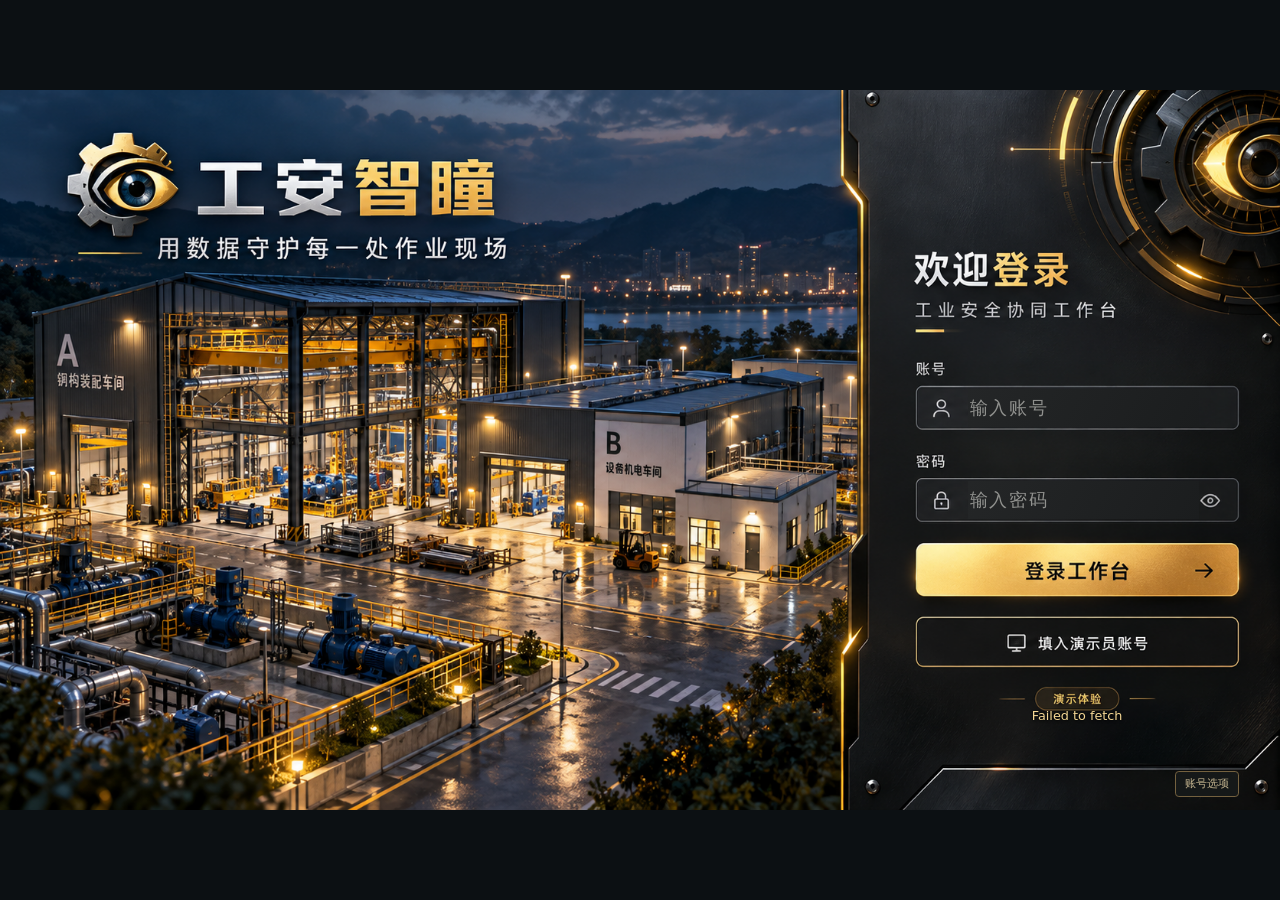
==== frontend/index.html @ b1e912f3 "校园安全数字孪生：场景校园化改造与AI决策过程可视化" ====
<!doctype html>
<html lang="zh-CN" class="workspace-pending">
<head><link rel="stylesheet" href="workspace-boot.css?v=46">
<meta charset="utf-8"><meta name="viewport" content="width=device-width,initial-scale=1">
<title>工安智瞳 · 校园安全首页</title>
<link rel="stylesheet" href="scene-model.css?v=7"><link rel="stylesheet" href="factory.css?v=2"><link rel="stylesheet" href="factory-home.css?v=18">
<script type="importmap">{"imports":{"three":"./vendor/three/three.module.js"}}</script>
<link rel="stylesheet" href="factory-metal.css?v=1"><script src="session-entry.js?v=22"></script><script src="config.js"></script><link rel="stylesheet" href="session-shell.css?v=22">
<link rel="stylesheet" href="factory-section.css?v=1"><link rel="stylesheet" href="industrial-themes.css?v=12"><link rel="stylesheet" href="factory-analysis.css?v=20"><link rel="stylesheet" href="steel-system.css?v=16"><link rel="stylesheet" href="workbench-navigation.css?v=46"><link rel="stylesheet" href="device-workflow.css?v=28"><link rel="stylesheet" href="ai-trace.css?v=1"><link rel="stylesheet" href="factory-refresh.css?v=21"><link rel="stylesheet" href="inspection-walk.css?v=28"><link rel="stylesheet" href="location-preview.css?v=26"><link rel="stylesheet" href="dashboard-polish.css?v=28"><link rel="stylesheet" href="blackgold-workspace.css?v=34"><link rel="stylesheet" href="workspace-refinement.css?v=34"><link rel="stylesheet" href="brand-system.css?v=34"><link rel="stylesheet" href="workspace-layout.css?v=39">
<link rel="stylesheet" href="cockpit.css?v=47">
</head>
<body class="factory-home">
<header class="app-header"><a class="brand-lockup" href="./" aria-label="工安智瞳首页"><span class="brand-emblem" aria-hidden="true"></span><span class="brand-type"><span class="brand-title">工安智瞳</span><span class="brand-subtitle">CONSTRUCTION SAFETY AI</span></span></a><span class="brand-motto">用数据守护每一处作业现场</span><span class="design-label"><i></i> 后台实时同步 · 演示</span><span id="data-refresh-result" class="refresh-result" role="status" aria-live="polite"></span><div class="account-toolbar"><span class="account-avatar" id="account-avatar">工</span><span id="account-name">验证登录…</span><button id="account-open">账号中心</button><button id="account-switch">切换账号</button></div></header>
<nav class="command-rail" aria-label="工作台导航"><span class="rail-caption">CONTROL</span><button data-drawer="overview" aria-label="全景" aria-expanded="false" class="selected"><svg viewBox="0 0 24 24" aria-hidden="true"><path d="M3 9 12 3l9 6v11H3Z M9 20v-7h6v7"/></svg><span>全景</span></button><button data-drawer="devices" aria-label="设备监测" aria-expanded="false"><svg viewBox="0 0 24 24" aria-hidden="true"><path d="M4 4h16v16H4Z M8 8h8 M8 12h5 M8 16h8"/></svg><span>设备监测</span></button><button data-drawer="people" aria-label="人员管理" aria-expanded="false"><svg viewBox="0 0 24 24" aria-hidden="true"><path d="M16 7a4 4 0 1 1-8 0 4 4 0 0 1 8 0 M4 21v-3a8 8 0 0 1 16 0v3"/></svg><span>人员管理</span></button><button data-drawer="zones" aria-label="危险区域" aria-expanded="false"><svg viewBox="0 0 24 24" aria-hidden="true"><path d="M12 3 22 20H2Z M12 9v5 M12 17v1"/></svg><span>危险区域</span></button><button data-drawer="alerts" aria-label="人员报警中心" aria-expanded="false"><svg viewBox="0 0 24 24" aria-hidden="true"><path d="M5 17h14l-2-3V8a5 5 0 0 0-10 0v6Z M10 21h4"/></svg><span>报警中心</span><b id="rail-alert-count" hidden></b></button><button data-drawer="settings" aria-label="图层调节" aria-expanded="false"><svg viewBox="0 0 24 24" aria-hidden="true"><path d="M4 6h16 M4 12h16 M4 18h16 M8 3v6 M16 9v6 M10 15v6"/></svg><span>图层调节</span></button><button id="data-refresh" class="rail-action" type="button" aria-label="刷新数据"><svg viewBox="0 0 24 24" aria-hidden="true"><path d="M20 10a8 8 0 1 0-1 7 M20 3v7h-7"/></svg><span>刷新数据</span></button><a href="workbench.html" class="rail-action" aria-label="GIS 工作台"><svg viewBox="0 0 24 24" aria-hidden="true"><path d="m3 5 6-2 6 2 6-2v16l-6 2-6-2-6 2Z M9 3v16 M15 5v16"/></svg><span>GIS 工作台 ↗</span></a></nav>
<aside id="dashboard-drawer" aria-label="可调节功能板块" hidden><div class="drawer-heading"><div><span class="eyebrow">CONTROL PANEL</span><h2 id="drawer-title">设备监测</h2></div><button id="drawer-close" aria-label="收起功能面板">‹</button></div><div id="drawer-content"></div><div class="drawer-footer">拖动右边界调节宽度 · Esc 收起</div><div id="drawer-resize" role="separator" tabindex="0" aria-label="调节面板宽度" aria-orientation="vertical" aria-valuemin="270" aria-valuemax="480" aria-valuenow="320"></div></aside>
<main>
<section class="page-intro"><div><span class="eyebrow">DIGITAL TWIN / CONSTRUCTION SAFETY</span><h1>校园安全数字孪生<span class="title-tag">空间监测</span></h1></div><p>全景与不同区域一键切换。查看人员、设备与危险区域，跟踪空间进入报警。<a class="task-shortcut" href="#my-tasks">查看我的待办 ↘</a></p></section>
<div class="live-strip" id="live-strip" role="status"><strong id="live-status"><i></i> 正在连接校园后台</strong><span id="live-source">位置 / 设备 / 区域报警 · 同源订阅</span><span id="live-time">等待首帧数据</span></div>
<div class="home-metrics" aria-label="A/B 区域台账概况"><div><span>校园视图</span><strong>04</strong><small>外观 / 剖面 / 区域 A / 区域 B</small></div><div><span>设备监测</span><strong id="metric-devices">—</strong><small>与模型编号一致</small></div><div><span>编号人员</span><strong id="metric-people">—</strong><small>A/B 区域人员 · 空间联动</small></div><div><span>危险区域</span><strong id="metric-zones">—</strong><small>A/B 区域危险范围</small></div><div class="alert-metric"><span>当前进入报警</span><strong id="metric-alerts">—</strong><small>A/B 区域人员进入</small></div></div><nav class="view-tabs" aria-label="校园场景视图">
<button data-view="overview" aria-pressed="true"><span>01</span><strong>全景总视图</strong><small>统一校区轮廓 · 纯建筑外观</small></button>
<button data-view="a" aria-pressed="false"><span>02</span><strong>局部 A · 教学实验</strong><small>高跨实验楼 / 机器人与输送线</small></button>
<button data-view="b" aria-pressed="false"><span>03</span><strong>局部 B · 后勤保障</strong><small>成套配电 / 换热水处理 / 控制侧翼</small></button>
<button data-view="section" aria-pressed="false"><span>04</span><strong>校区整体剖面</strong><small>A 教学 / B 后勤 · 同屏展示</small></button>
</nav>
<div class="viewer-grid">
<section class="scene-card" aria-label="交互三维校园">
<div class="scene-heading"><div><span id="view-code">OVERVIEW</span><h2 id="scene-title">校园全景总视图</h2></div><button id="factory-inspect">进入 A/B 巡视</button><button id="factory-reset">恢复视角</button></div>
<div id="factory-stage" tabindex="-1" aria-label="校园交互三维场景"><div id="loading" role="status">正在加载工业模型…</div>
<div class="scene-caption" id="scene-caption"></div><div id="scene-alert" class="scene-alert" role="status" hidden></div>
<div class="factory-detail" id="factory-detail" aria-live="polite" hidden><button id="factory-close" aria-label="关闭对象详情">×</button><span id="detail-id"></span><h3 id="detail-name"></h3><p id="detail-description"></p></div>
<div class="scene-footer"><span>拖动旋转 · 滚轮缩放 · 悬停图标查看名称</span><span>尺寸与布局为设计示意</span></div>
</div>
<div class="simulation-controls" hidden><span class="simulation-label"><i></i> 区域进入演示</span><select id="demo-source" aria-label="移动演示对象"><optgroup label="室内移动"><option value="a">室内 A 区 · 装配工 P005</option><option value="b">室内 B 区 · 电工 P016</option></optgroup><optgroup label="室外移动"><option value="overview">室外人员 · P023</option><option value="vehicle">室外车辆 · E-04</option><option value="outdoor">室外三人巡检</option></optgroup></select><button id="demo-start">开始移动</button><button id="demo-stop" disabled>停止</button><button id="demo-reset">恢复初始位置</button><span id="demo-status" role="status">本地模拟位置</span></div><div class="scene-status"><span class="scene-legend"><b class="device-key">■</b> 设备 <b class="person-key">●</b> 人员 <b class="zone-key">◆</b> 危险区域</span><span><i></i> 本地三维场景</span><span id="asset-status">模型加载中</span><button id="factory-export">导出当前视图 PNG</button></div>
</section>
<aside class="inspection-panel"><span class="eyebrow">INSPECTION DIRECTORY</span><h2 id="directory-title">园区功能分区</h2><p id="directory-note">选择分区进入区域，查看具体设备。</p><div id="equipment-directory"></div><div class="panel-note"><span>模型来源</span><p>Kenney / CC0<br>ModKit / CC0<br>专项设备补充建模</p><a href="assets/factory/manifest.json" target="_blank" rel="noopener">查看资产来源清单 ↗</a></div></aside>
</div>
<section class="metal my-tasks" id="my-tasks"><span class="eyebrow">MY OPERATIONS</span><h2>我的待办</h2><p id="my-task-status" role="status">读取岗位任务…</p><div class="my-task-grid" id="my-task-grid"></div></section>
<section class="home-module" id="equipment-management" aria-labelledby="equipment-heading">
<div class="module-heading"><div><span class="eyebrow">EQUIPMENT MONITORING</span><h2 id="equipment-heading">设备监测</h2></div><span id="equipment-total" class="module-count">加载场景台账…</span></div>
<div class="table-tools"><label for="equipment-search">搜索设备<input id="equipment-search" aria-label="搜索设备" type="search" placeholder="设备编号 / 中文名称"></label><label for="equipment-area">所在区域<select id="equipment-area" aria-label="所在区域"><option value="all">全部区域</option><option value="a">A · 教学实验</option><option value="b">B · 后勤保障</option></select></label><span>模型与台账共用编号</span></div>
<div class="table-scroll"><table><thead><tr><th>设备编号</th><th>设备名称</th><th>所在区域</th><th>监测 / 进入状态</th><th>监测读数</th><th>操作</th></tr></thead><tbody id="equipment-rows"></tbody></table></div>
<p class="module-note">后台每秒采样，页面自动同步；本页列出 A/B 区域设备与读数，传感器安全阈值待现场配置。</p></section>
<div class="home-management-grid">
<section class="home-module" id="personnel-management" aria-labelledby="personnel-heading"><div class="module-heading"><div><span class="eyebrow">NUMBERED PERSONNEL</span><h2 id="personnel-heading">人员管理</h2></div><span id="personnel-total" class="module-count"></span></div><div class="table-scroll"><table><thead><tr><th>人员编号</th><th>岗位</th><th>所在区域</th><th>区域状态</th><th>操作</th></tr></thead><tbody id="personnel-rows"></tbody></table></div><p class="module-note">本页仅列出 A/B 区域人员。工人、电工、焊工等角色逐一编号。红点表示进入危险区，绿点表示当前未进入限制范围；每条位置标注数据来源与采集时间，过期位置显示未知。</p></section>
<section class="home-module" id="zone-management" aria-labelledby="zone-heading"><div class="module-heading"><div><span class="eyebrow">HAZARDOUS AREAS</span><h2 id="zone-heading">危险区域</h2></div><span id="zone-total" class="module-count"></span></div><div class="table-scroll"><table><thead><tr><th>区域编号</th><th>危险区域</th><th>所在视图</th><th>关联设备</th><th>操作</th></tr></thead><tbody id="zone-rows"></tbody></table></div><p class="module-note">橙红色透明范围与边线标出危险区域。全景仅展示建筑外观；人员、危险范围与定位在整体剖面及局部 A / B 查看，位置与告警来自同一后台观测。</p></section>
</div><p id="home-status" role="status" aria-live="polite"></p>
<section class="home-module" id="alarm-management" aria-labelledby="alarm-heading"><div class="module-heading"><div><span class="eyebrow">SPATIAL ALERTS</span><h2 id="alarm-heading">人员报警中心</h2></div><span id="alarm-total" class="module-count"></span></div><div id="alarm-list" class="alarm-list"></div><details class="event-history"><summary>进入 / 离开记录</summary><div id="alarm-history"></div></details><p class="module-note">按实体位置与危险范围计算，进入产生报警，离开自动解除。固定设备不因位于自身作业区而触发进入报警；区域边界与位置为演示设计。</p></section>
<section id="dashboard-settings" hidden><div class="settings-group"><h3>板块调节</h3><label for="drawer-width">左侧面板宽度 <output id="drawer-width-value">320 px</output></label><input id="drawer-width" aria-label="面板宽度" type="range" min="270" max="480" value="320"><label for="scene-height">场景显示高度 <output id="scene-height-value">560 px</output></label><input id="scene-height" aria-label="场景高度" type="range" min="440" max="760" value="560"></div><div class="settings-group"><h3>图层显示</h3><label class="layer-toggle"><input type="checkbox" data-factory-layer="person" checked> 人员位置点与模型</label><label class="layer-toggle"><input type="checkbox" data-factory-layer="device" checked> 设备位置点与模型</label><label class="layer-toggle"><input type="checkbox" data-factory-layer="zone" checked> 危险区域范围</label><p>隐藏图层仍保留区域进入判断。</p></div></section>
<section id="factory-analysis"></section>
<footer>统一材质：混凝土灰 / 工业钢蓝 / 安全黄　 ·　 悬停展示设备中文名称，点击保留详情。<span id="scene-error" role="alert"></span></footer>
</main>
<dialog id="image-export"><div class="export-heading"><strong>当前场景配图</strong><button id="export-close" aria-label="关闭配图预览">×</button></div><img id="export-image" alt="当前校园三维场景配图"><a id="export-download" download>保存 PNG 配图 ↓</a></dialog>
<script type="module" src="location-preview.mjs?v=26"></script><script type="module" src="factory-app.mjs?v=46"></script>
<script type="module" src="factory-home.mjs?v=46"></script><script type="module" src="factory-panels.mjs?v=29"></script><script type="module" src="factory-analysis.mjs?v=49"></script><script type="module" src="workbench-navigation.mjs?v=25"></script><script type="module" src="session-shell.mjs?v=34"></script><script type="module" src="workspace-boot.mjs?v=46"></script><script type="module" src="brand-system.mjs?v=36"></script></body></html>
---- frontend/workspace-boot.css ----
/* Keep the original DOM measurable for scene setup without painting legacy UI. */
html.workspace-pending{background:#070f17}
html.workspace-pending body{visibility:hidden}
html.workspace-pending::after{content:'工作空间加载中…';position:fixed;inset:0;display:grid;place-items:center;background:#070f17;color:#d5bc82;font:14px system-ui;letter-spacing:3px;z-index:2147483646;pointer-events:none}
html.workspace-failed::after{display:none}
.workspace-boot-error{visibility:visible;position:fixed;inset:0;display:grid;place-content:center;gap:20px;text-align:center;color:#ead6a3;background:#070f17;z-index:2147483647;font:16px system-ui}
.workspace-boot-error button{padding:12px 24px;color:#ead6a3;background:#172633;border:1px solid #a9874a;cursor:pointer}
@view-transition{navigation:auto}
::view-transition-old(root){animation:workspace-out .12s ease both}
::view-transition-new(root){animation:workspace-in .12s ease both}
@keyframes workspace-out{to{opacity:0}}
@keyframes workspace-in{from{opacity:0}to{opacity:1}}
@media(prefers-reduced-motion:reduce){::view-transition-old(root),::view-transition-new(root){animation:none}}
---- frontend/scene-model.css ----
#scene3d{overflow:hidden}
#scene3d>canvas{display:block;width:100%;height:100%;touch-action:none}
.model-toolbar{position:absolute;top:38px;left:12px;right:12px;z-index:12;display:flex;gap:5px;flex-wrap:wrap;pointer-events:none}
.model-toolbar button{pointer-events:auto;padding:5px 8px;font-size:11px;color:#d8e3e1;background:#18292eea;border:1px solid #58716f;border-radius:4px;box-shadow:0 2px 5px #0004;min-height:28px}
.model-toolbar button[aria-pressed=true]{color:#ffe0a2;border-color:#ad8c48;background:#3d382beb}
.scene-labels{position:absolute;inset:0;z-index:9;pointer-events:none;overflow:hidden}
.model-label{position:absolute;top:0;left:0;pointer-events:auto;display:grid;place-items:center;box-sizing:border-box;width:22px;height:22px;min-height:0;padding:0;border:0;border-radius:50%;background:transparent;cursor:pointer;touch-action:manipulation}
.marker-glyph{display:block;box-sizing:border-box;width:7px;height:7px;border:1px solid #f3f7edd9;border-radius:1px;background:var(--label-color);box-shadow:0 0 0 1px #182a31d9,0 2px 4px #0008;pointer-events:none}
.model-label.person .marker-glyph{border-radius:50%;width:8px;height:8px}
.model-label.zone .marker-glyph{transform:rotate(45deg);width:6px;height:6px}
.model-label[hidden]{display:none!important}
.model-label:hover,.model-label.previewing,.model-label:focus-visible{background:#e9d4a633;outline:1px solid #e9d4a699;outline-offset:0}
.model-label:hover .marker-glyph,.model-label.previewing .marker-glyph{box-shadow:0 0 0 2px #182a31,0 0 8px var(--label-color)}
.scene-marker-tooltip{position:absolute;top:0;left:0;z-index:2;max-width:calc(100% - 10px);box-sizing:border-box;padding:5px 9px;border:1px solid #a5bab7;border-radius:4px;background:#152a32f5;color:#f5ead2;font:600 11px/16px 'Microsoft YaHei',sans-serif;box-shadow:0 3px 10px #0006;white-space:nowrap;overflow:hidden;text-overflow:ellipsis;pointer-events:none}
.scene-marker-tooltip[hidden]{display:none!important}
.model-note{position:absolute;bottom:12px;right:12px;max-width:60%;z-index:8;color:#b8cbc9;font-size:10px;line-height:1.5;background:#18282ccd;padding:4px 7px;border-radius:3px;pointer-events:none}
@media(max-width:600px){.model-toolbar{gap:3px;top:38px}.model-toolbar button{font-size:10px;padding:4px 5px}.model-note{font-size:9px;max-width:53%}}
---- frontend/factory.css ----
:root{font-family:'Microsoft YaHei','PingFang SC',sans-serif;color:#d6e0df;background:#10191f;color-scheme:dark;font-synthesis:none}*{box-sizing:border-box}body{margin:0}button,a{touch-action:manipulation}button{font:inherit;cursor:pointer}a{color:inherit;text-decoration:none}button:focus-visible,a:focus-visible{outline:2px solid #e8b958;outline-offset:3px}header{height:78px;padding:0 3.5%;display:flex;align-items:center;gap:24px;background:#142128;border-bottom:1px solid #34444a}.wordmark{display:flex;align-items:center;gap:12px;font-size:20px;font-weight:700;letter-spacing:2px}.brand-symbol{font-size:36px;color:#e8b958}.wordmark small{display:block;font-size:9px;font-weight:400;letter-spacing:2px;margin-top:6px;color:#829ca5}.design-label{margin-left:auto;font-size:11px;color:#baa775;border:1px solid #6b5b39;padding:5px 9px;border-radius:3px}.back-link{font-size:12px;color:#9bb1b5}main{max-width:1800px;margin:auto;padding:28px 3.5%}.page-intro{display:flex;align-items:end;justify-content:space-between;gap:25px;margin-bottom:23px}.eyebrow{font-size:10px;letter-spacing:1.8px;color:#819aa4}h1{font-size:29px;letter-spacing:2px;margin:7px 0 0;font-weight:600}.page-intro p{font-size:12px;color:#93a7ae;line-height:1.8;max-width:420px;margin:0}.view-tabs{display:grid;grid-template-columns:repeat(3,1fr);gap:10px;margin-bottom:18px}.view-tabs button{text-align:left;border:1px solid #34454d;background:#18272f;color:#9fb1b6;border-radius:5px;padding:14px 18px;position:relative;overflow:hidden}.view-tabs span{float:left;font:400 27px/40px Georgia,serif;color:#70878e;margin-right:14px}.view-tabs strong{display:block;font-size:13px;font-weight:500;margin:3px 0 7px}.view-tabs small{display:block;font-size:10px;color:#77909a}.view-tabs button[aria-pressed=true]{background:#263335;border-color:#a3864c;color:#efd297;box-shadow:inset 0 -2px #c89b4b}.view-tabs button[aria-pressed=true] span{color:#d9b468}.viewer-grid{display:grid;grid-template-columns:minmax(0,1fr) 260px;gap:18px}.scene-card{border:1px solid #3a4b51;border-radius:6px;overflow:hidden;background:#17252d}.scene-heading{min-height:64px;display:flex;align-items:center;justify-content:space-between;padding:11px 18px;border-bottom:1px solid #34464d}.scene-heading span{font-size:9px;letter-spacing:2px;color:#a8b8b9}.scene-heading h2{font-size:15px;font-weight:500;margin:5px 0 0}.scene-heading button,.scene-status button{font-size:11px;color:#cdd8d7;border:1px solid #596c71;background:#21333b;padding:7px 10px;border-radius:3px}#factory-stage{height:clamp(490px,64vh,780px);position:relative;overflow:hidden;background:#1d2e36}#factory-stage>canvas{display:block;width:100%;height:100%;touch-action:none}#loading{position:absolute;z-index:25;inset:0;display:grid;place-items:center;background:#192a32;color:#cbbb91;font-size:13px}#loading[hidden]{display:none}.scene-caption{position:absolute;top:17px;left:17px;right:17px;z-index:11;font-size:11px;letter-spacing:.6px;color:#c8d4d2;pointer-events:none}.scene-footer{position:absolute;bottom:14px;left:17px;right:17px;display:flex;justify-content:space-between;gap:10px;font-size:10px;color:#8eaaaf;pointer-events:none}.scene-status{display:flex;align-items:center;gap:14px;padding:11px 16px;color:#90a8ad;font-size:10px}.scene-status i{display:inline-block;width:5px;height:5px;border-radius:50%;background:#89b3a2;margin-right:5px}.scene-status button{margin-left:auto}.inspection-panel{padding:21px 17px;border:1px solid #34464d;border-radius:6px;background:#16242b}.inspection-panel h2{font-size:17px;font-weight:500;margin:10px 0}.inspection-panel>p{font-size:11px;line-height:1.8;color:#839da6;margin-bottom:17px}#equipment-directory{display:grid;gap:7px}#equipment-directory button{display:flex;align-items:center;gap:10px;text-align:left;width:100%;background:#1e3038;color:#c4d3d4;border:1px solid #33474e;border-radius:3px;padding:10px 9px;font-size:11px;line-height:1.5}#equipment-directory button:hover{border-color:#a38752;background:#2b383c}#equipment-directory span{font-size:9px;color:#c0a26a;min-width:30px}#equipment-directory strong{font-weight:400}.panel-note{margin-top:24px;border-top:1px solid #32454c;padding-top:16px;font-size:10px;color:#8ca4ac}.panel-note>span{color:#b8c4c5}.panel-note p{line-height:1.9}.panel-note a{color:#c0a779}.factory-detail{position:absolute;right:17px;bottom:45px;width:270px;max-width:calc(100% - 34px);z-index:14;padding:18px;border:1px solid #79918e;background:#13272ff5;box-shadow:0 6px 24px #0005;border-radius:5px}.factory-detail[hidden]{display:none}.factory-detail>button{float:right;width:23px;height:23px;min-height:0;border:1px solid #5f777e;border-radius:3px;background:#27404a;color:#dce3df;padding:0}.factory-detail>span{font-size:10px;letter-spacing:1px;color:#c2a16b}.factory-detail h3{font-size:14px;font-weight:500;margin:9px 0}.factory-detail p{font-size:11px;line-height:1.9;color:#acbdc1;margin:0}main>footer{margin-top:19px;font-size:10px;color:#7d939b;line-height:1.8}#scene-error{display:block;color:#e3b581;margin-top:6px}.scene-marker-tooltip{font-size:12px;padding:6px 10px;max-width:260px}.scene-labels{z-index:10}.model-label:hover .marker-glyph{box-shadow:0 0 0 1px #182a31,0 0 6px #e8ac42}button[disabled]{cursor:wait;opacity:.5}@media(max-width:1000px){.viewer-grid{grid-template-columns:minmax(0,1fr)}.inspection-panel{padding:17px}#equipment-directory{grid-template-columns:repeat(3,1fr)}.panel-note{display:none}.page-intro p{max-width:250px}.scene-status{gap:9px}}@media(max-width:600px){header{height:68px;padding:0 15px;gap:8px}.wordmark{font-size:17px;gap:8px}.wordmark small{font-size:8px;letter-spacing:1px}.brand-symbol{font-size:30px}.design-label{display:none}.back-link{margin-left:auto;font-size:10px}main{padding:20px 12px}.page-intro{display:block;margin-bottom:19px}.page-intro p{max-width:none;margin-top:12px;font-size:11px}h1{font-size:25px}.view-tabs{gap:6px}.view-tabs button{padding:9px 7px}.view-tabs span{float:none;font-size:17px;line-height:22px;margin:0}.view-tabs strong{font-size:10px;line-height:1.5;min-height:30px;margin-bottom:0}.view-tabs small{display:none}#factory-stage{height:510px}.scene-heading{padding:10px 12px}.scene-heading h2{font-size:13px}.scene-status{padding:10px;font-size:9px;flex-wrap:wrap}.scene-status button{font-size:10px}.scene-footer{font-size:9px;display:block}.scene-footer span{display:block;margin-top:4px}.factory-detail{bottom:57px;width:250px;padding:13px}#equipment-directory{grid-template-columns:repeat(2,1fr)}.inspection-panel h2{font-size:15px}.scene-caption{font-size:10px}}

#image-export{width:min(760px,92vw);max-height:94vh;padding:15px;border:1px solid #738981;border-radius:6px;background:#14252e;color:#dce6e3}#image-export::backdrop{background:#081219b3}.export-heading{display:flex;justify-content:space-between;align-items:center;font-size:12px;margin-bottom:12px}.export-heading button{background:#2b434e;border:1px solid #5c747c;color:#dce6e3;border-radius:3px;width:25px;height:25px}#export-image{display:block;max-width:100%;max-height:72vh;object-fit:contain;margin:auto}#export-download{display:block;text-align:center;color:#e4c17b;font-size:12px;margin-top:13px}
---- frontend/factory-home.css ----
.factory-home .viewer-grid{grid-template-columns:minmax(0,1fr)}
.factory-home .inspection-panel{display:none}
.home-nav{display:flex;align-items:center;gap:18px;font-size:12px;color:#9db6bb}.home-nav a:hover{color:#e4c17b}
.home-metrics{display:grid;grid-template-columns:repeat(4,1fr);gap:12px;margin-bottom:22px}.home-metrics>div{display:grid;grid-template-columns:1fr auto;gap:8px;border:1px solid #35464d;border-radius:5px;padding:14px 18px;background:#17262e}.home-metrics span{font-size:12px;color:#a6bbbe}.home-metrics strong{grid-row:span 2;font-size:29px;font-weight:500;color:#e3c27e;font-variant-numeric:tabular-nums}.home-metrics small{font-size:10px;color:#79969e}
.home-module{margin-top:24px;background:#16252d;border:1px solid #354b52;border-radius:6px;overflow:hidden;scroll-margin-top:18px}.module-heading{display:flex;align-items:center;justify-content:space-between;gap:16px;padding:18px 20px;border-bottom:1px solid #30444c}.module-heading h2{font-size:17px;font-weight:500;margin:7px 0 0}.module-count{font-size:11px;color:#c5ad78}.table-tools{display:flex;align-items:end;gap:16px;padding:16px 20px}.table-tools label{display:grid;gap:7px;font-size:11px;color:#9bb4bb}.table-tools input,.table-tools select{font:inherit;color:#d4e2e0;background:#1d323b;border:1px solid #47616b;border-radius:3px;padding:9px 11px}.table-tools input{width:250px}.table-tools select{min-width:175px}.table-tools>span{font-size:10px;color:#8aabb0;margin-left:auto;margin-bottom:9px}.table-scroll{overflow-x:auto}table{border-collapse:collapse;width:100%;text-align:left;font-size:12px;line-height:1.8}th{color:#94aeb7;font-weight:400;background:#1c2f38;white-space:nowrap}th,td{padding:12px 20px;border-bottom:1px solid #293e46}td{color:#c8d8d9}td:first-child strong{font-size:12px;color:#d4ba7e;font-variant-numeric:tabular-nums}tbody tr:hover{background:#20333b}tbody tr.row-selected{background:#343a31;box-shadow:inset 3px 0 #cfab60}.table-status{font-size:10px;padding:4px 7px;border:1px solid #536773;border-radius:3px;color:#9db4bf;white-space:nowrap}.table-status.design{color:#b7ae98;border-color:#6c6454}.row-action{font:inherit;font-size:11px;color:#d4bb80;background:#273d45;border:1px solid #526972;border-radius:3px;padding:5px 10px;white-space:nowrap}.row-action:hover{background:#364a4c;border-color:#b89d64}.module-note{margin:0;padding:14px 20px;font-size:11px;color:#809fa8;line-height:1.8}.home-management-grid{display:grid;grid-template-columns:minmax(0,.8fr) minmax(0,1.2fr);gap:20px}.home-management-grid th,.home-management-grid td{padding:11px 15px}.scene-legend{display:flex;align-items:center;gap:6px}.scene-legend b{font-size:9px;margin-left:5px}.device-key{color:#e8ac42}.person-key{color:#8ccfc5}.zone-key{color:#f18e65}.model-label.selected{background:#e9d4a644;outline:1px solid #e9d4a6}.model-label.selected .marker-glyph{box-shadow:0 0 0 2px #182a31,0 0 10px var(--label-color)}#home-status{font-size:11px;color:#ccb580;min-height:16px;line-height:1.7}.factory-home header .design-label{font-size:10px}
@media(max-width:1200px){.home-nav{gap:10px;font-size:11px}.factory-home header .design-label{display:none}.home-nav{margin-left:auto}.home-management-grid{grid-template-columns:1fr}.home-metrics{gap:8px}.home-metrics>div{padding:13px}}
@media(max-width:650px){.factory-home header{height:auto;min-height:78px;padding:13px 15px;flex-wrap:wrap}.home-nav{width:100%;justify-content:space-between;gap:8px;font-size:10px}.home-metrics{grid-template-columns:repeat(2,1fr)}.home-metrics strong{font-size:24px}.module-heading{padding:15px}.module-count{font-size:10px}.table-tools{padding:14px;gap:10px;flex-wrap:wrap}.table-tools input{width:180px}.table-tools select{min-width:145px}.table-tools>span{display:none}th,td{padding:10px 14px}.scene-status .scene-legend{width:100%}.module-note{padding:13px 15px}}

/* Shared dashboard shell: navigation stays on the left, panels are adjustable. */
.factory-home{--drawer-width:320px;--scene-height:560px;background:#0e171f;color:#dfebe9}
.factory-home header{height:76px;padding:0 28px;background:#131e28;border-bottom-color:#30414f;position:relative;z-index:35}
.factory-home .wordmark{font-size:19px;letter-spacing:1px}.factory-home .brand-symbol{color:#cba769;font-size:31px}.factory-home .wordmark small{letter-spacing:2.2px;color:#7294a3}.factory-home .design-label{border-radius:20px;color:#98b7bb;border:1px solid #345054;font-size:11px;padding:6px 10px;background:#182b30}.design-label i{display:inline-block;width:6px;height:6px;background:#68bfa4;border-radius:50%;margin-right:5px}
.factory-home main{max-width:1900px;margin-left:88px;padding:25px 28px 32px;transition:margin-left .18s}.factory-home .page-intro{margin-bottom:20px}.factory-home h1{font-size:27px;font-weight:600;letter-spacing:.5px}.title-tag{display:inline-block;font-size:10px;color:#79adb4;font-weight:400;margin-left:13px;padding:4px 7px;border:1px solid #365762;border-radius:4px;vertical-align:middle}.factory-home .page-intro p{font-size:11px;max-width:360px;color:#82a1af}
.home-metrics{grid-template-columns:repeat(5,minmax(0,1fr));gap:12px}.home-metrics>div{background:linear-gradient(125deg,#1b2b35,#15232d);border-color:#2e4653;border-radius:9px;padding:15px 16px;position:relative;box-shadow:0 4px 14px #0001}.home-metrics>div::before{content:'';position:absolute;left:0;top:16px;bottom:16px;width:2px;background:#5a9b9f}.home-metrics small{font-size:10px}.home-metrics strong{font-size:28px;color:#c4ddd8}.home-metrics .alert-metric::before{background:#cf6462}.home-metrics .alert-metric strong{color:#ed9690}
.factory-home .view-tabs{gap:10px;margin-bottom:16px}.factory-home .view-tabs button{padding:12px 16px;border-radius:8px;background:#182934;border-color:#2d4553}.factory-home .view-tabs button[aria-pressed=true]{background:linear-gradient(100deg,#243a41,#22343a);border-color:#729488;box-shadow:inset 0 -2px #89afa2;color:#dcece0}.factory-home .view-tabs span{font-size:24px;color:#60848f}.factory-home .view-tabs button[aria-pressed=true] span{color:#9bbfab}.factory-home .view-tabs small{color:#799ba6;font-size:10px}
.factory-home .scene-card{border:1px solid #3a5360;border-radius:11px;box-shadow:0 12px 30px #0002}.factory-home .scene-heading{background:#192c36;padding:13px 18px;min-height:67px}.factory-home .scene-heading h2{font-size:16px;color:#e4eae0}.factory-home .scene-heading span{color:#91b2bb}.factory-home #factory-stage{height:var(--scene-height);min-height:440px;max-height:760px}.factory-home .scene-caption{padding:7px 10px;border:1px solid #58757a52;border-radius:4px;background:#152b3590;left:16px;right:auto;max-width:calc(100% - 32px);font-size:10px}.scene-alert{position:absolute;z-index:12;top:55px;left:16px;max-width:calc(100% - 32px);font-size:11px;color:#ffb9a7;padding:9px 12px;border:1px solid #a55348;border-radius:5px;background:#4b282bd9;line-height:1.6;pointer-events:none}.scene-alert[hidden]{display:none}.factory-home .factory-detail{border-color:#587885;background:#142b35f5;border-radius:8px;box-shadow:0 10px 28px #0005}.factory-detail.risk-detail{border-color:#d48376;background:#30242bee}.factory-detail.risk-detail>span{color:#ffa090}.model-label.danger .marker-glyph{box-shadow:0 0 0 2px #4d2525,0 0 9px #ff6868}.model-label.danger{background:#b7484833}
.factory-home .scene-status{background:#182b35;border-top:1px solid #2e4653;flex-wrap:wrap}.simulation-controls{display:flex;align-items:center;gap:9px;padding:12px 16px;border-top:1px solid #324c58;background:#152630;font-size:11px;flex-wrap:wrap}.simulation-label{color:#b1caca;margin-right:3px}.simulation-label i{display:inline-block;width:6px;height:6px;background:#77b5ad;border-radius:50%;margin-right:6px}.simulation-controls select{font:inherit;color:#c1d6d8;background:#203944;border:1px solid #476572;border-radius:4px;padding:7px 9px}.simulation-controls button{font:inherit;border:1px solid #47636d;background:#253c46;color:#cddbdd;border-radius:4px;padding:7px 10px}.simulation-controls #demo-start{background:#335451;color:#d9eee4;border-color:#6d9c8e}.simulation-controls #demo-status{color:#73979f;font-size:10px;margin-left:auto}
.home-module{border-color:#2c4553;border-radius:9px;background:#172832}.module-heading{padding:17px 19px;background:#1a2e39}.module-heading h2{font-size:16px}.module-count{color:#8fb2b9;line-height:1.6}.module-fold{margin-left:4px;border:1px solid #435e6a;border-radius:5px;background:#233a45;color:#b7ced3;width:26px;height:26px;padding:0;font-size:16px}.module-collapsed .module-content{display:none}.module-collapsed .module-fold{transform:rotate(-90deg)}.module-placeholder{display:none}.factory-home table{font-size:11px}.factory-home th{background:#203642;font-size:10px;color:#83a7b4}.factory-home td{color:#c4d9da}.factory-home th,.factory-home td{padding:11px 17px;border-bottom-color:#28414e}.factory-home tbody tr:hover{background:#213944}.factory-home tbody tr.row-selected{background:#304845;box-shadow:inset 3px 0 #97b6a1}.table-status.danger{color:#ffb4a0;border-color:#9e5c55;background:#4a2c30}.table-status.clear{color:#98d2bb;border-color:#426e64;background:#203d39}.table-status.pending{color:#94adba}.factory-home .row-action{font-size:10px;background:#253f49;border-color:#3e6372;color:#a9c6c7}.factory-home .table-tools input,.factory-home .table-tools select{font-size:11px;background:#203641;border-color:#3d5967}.home-management-grid{gap:18px}
.command-rail{position:fixed;top:94px;bottom:24px;left:14px;width:70px;display:flex;align-items:stretch;flex-direction:column;gap:8px;padding:12px 7px;border:1px solid #344b58;border-radius:10px;background:#182934;z-index:30;box-shadow:0 8px 26px #0003;overflow-y:auto}.rail-caption{font-size:8px;letter-spacing:1px;color:#608795;text-align:center;margin:4px 0 9px}.command-rail button{position:relative;border:1px solid transparent;border-radius:7px;padding:10px 0 8px;background:transparent;color:#7d9fae;display:grid;place-items:center;gap:7px}.command-rail svg{width:22px;height:22px;fill:none;stroke:currentColor;stroke-width:1.5;stroke-linecap:round;stroke-linejoin:round}.command-rail button>span{font-size:9px;white-space:nowrap}.command-rail button:hover{background:#223c46;color:#b8d4d5}.command-rail button.selected{background:#2b4448;border-color:#527c7a;color:#b7d1ba}.command-rail button b{position:absolute;top:4px;right:1px;border-radius:9px;min-width:14px;padding:0 3px;font-size:9px;line-height:14px;background:#ad5552;color:#fff}.command-rail a{margin-top:auto;display:grid;place-items:center;gap:4px;color:#668f9f;padding:10px 0;font-size:18px}.command-rail a small{font-size:9px}
#dashboard-drawer{position:fixed;left:94px;top:94px;bottom:24px;width:var(--drawer-width);z-index:31;border:1px solid #3e5a67;border-radius:10px;background:#142630;box-shadow:8px 0 28px #0005;display:flex;flex-direction:column}#dashboard-drawer[hidden]{display:none}.drawer-heading{display:flex;align-items:center;justify-content:space-between;min-height:72px;padding:16px;border-bottom:1px solid #314e5b;background:#1c323e;border-radius:10px 10px 0 0}.drawer-heading h2{font-size:16px;font-weight:500;margin:6px 0 0}.drawer-heading .eyebrow{font-size:8px}.drawer-heading button{width:27px;height:27px;border:1px solid #516b76;background:#293f4a;color:#bad0d3;border-radius:5px;font-size:22px;line-height:19px;padding:0}#drawer-content{overflow:auto;flex:1;min-height:0}.drawer-footer{padding:11px 12px;font-size:9px;color:#7d9da7;border-top:1px solid #2d4956;text-align:center}#drawer-resize{position:absolute;right:-5px;top:70px;bottom:40px;width:10px;cursor:ew-resize;touch-action:none;border-radius:6px}#drawer-resize::after{content:'';position:absolute;width:3px;height:36px;top:50%;left:3px;border-radius:3px;background:#668e9b}#drawer-resize:hover,#drawer-resize:focus-visible{background:#77a3ad55}.resizing-panel{cursor:ew-resize;user-select:none}.resizing-panel main{transition:none}
#drawer-content .home-module{margin:0;border:0;border-radius:0;background:transparent}#drawer-content .module-heading{display:none}#drawer-content .table-tools{padding:15px 12px;gap:10px;display:grid;grid-template-columns:1fr}#drawer-content .table-tools input,#drawer-content .table-tools select{width:100%;min-width:0}#drawer-content .table-tools>span{display:none}#drawer-content table{font-size:10px;table-layout:fixed}#drawer-content th,#drawer-content td{padding:10px 7px;white-space:normal;overflow-wrap:anywhere}#drawer-content .row-action{padding:4px 6px;font-size:9px}#drawer-content td:first-child strong{font-size:10px}#drawer-content #equipment-management th:nth-child(3),#drawer-content #equipment-management td:nth-child(3),#drawer-content #equipment-management th:nth-child(5),#drawer-content #equipment-management td:nth-child(5){display:none}#drawer-content #equipment-management th:nth-child(1){width:17%}#drawer-content #equipment-management th:nth-child(2){width:31%}#drawer-content #equipment-management th:last-child{width:17%}#drawer-content #personnel-management th:nth-child(3),#drawer-content #personnel-management td:nth-child(3){display:none}#drawer-content #zone-management th:nth-child(3),#drawer-content #zone-management td:nth-child(3),#drawer-content #zone-management th:nth-child(4),#drawer-content #zone-management td:nth-child(4){display:none}#drawer-content .table-status{display:inline-block;white-space:normal;padding:3px 4px;font-size:9px}#drawer-content .module-note{font-size:10px;padding:13px}.settings-group{padding:20px 17px;border-bottom:1px solid #2d4956}.settings-group h3{font-size:13px;margin:0 0 19px;color:#c1d6d5;font-weight:500}.settings-group label:not(.layer-toggle){display:flex;justify-content:space-between;gap:8px;font-size:11px;color:#93b3bb}.settings-group output{font-size:10px;color:#aeb78c}.settings-group input[type=range]{width:100%;margin:16px 0 23px;accent-color:#85ae9a}.settings-group .layer-toggle{display:flex;gap:10px;align-items:center;font-size:12px;color:#a6c3c9;margin:15px 0}.layer-toggle input{accent-color:#85ae9a}.settings-group p{font-size:10px;color:#71939e;line-height:1.8}
.alarm-list{display:grid;grid-template-columns:repeat(3,minmax(0,1fr));gap:10px;padding:16px}.alarm-card{display:flex;align-items:start;gap:10px;padding:13px;background:#352b31;border:1px solid #684a4d;border-radius:6px}.alarm-icon{width:20px;height:20px;flex:none;display:grid;place-items:center;border-radius:50%;border:1px solid #dc8e7c;color:#ed9e8b;font-size:12px}.alarm-card>div{flex:1;min-width:0}.alarm-card strong{font-size:11px;font-weight:500;color:#e5b9a8}.alarm-card p{font-size:10px;color:#cda58f;margin:7px 0;line-height:1.6}.alarm-card small{font-size:9px;color:#917e7b;line-height:1.6}.alarm-empty{font-size:12px;color:#82b2a2;padding:10px}.event-history{padding:0 17px 15px;font-size:11px;color:#91a8b0}.event-history summary{cursor:pointer}.event-row{font-size:10px;line-height:1.8;border-bottom:1px solid #2b424d;padding:5px 0;margin:0}.event-row.enter{color:#d29a89}.event-row.leave{color:#84b9a7}#drawer-content .alarm-list{grid-template-columns:1fr;padding:12px;gap:9px}#drawer-content .alarm-card{padding:11px 9px;gap:8px}.alarm-card .row-action{margin-left:auto}
@media(min-width:1280px){.factory-home.drawer-open main{margin-left:calc(110px + var(--drawer-width))}}
@media(max-width:1100px){.factory-home header .design-label{display:none}.home-metrics{grid-template-columns:repeat(6,minmax(0,1fr))}.home-metrics>div{padding:12px;grid-column:span 2}.home-metrics>div:nth-last-child(-n+2){grid-column:span 3}.alarm-list{grid-template-columns:repeat(2,minmax(0,1fr))}.factory-home main{padding:23px 18px}.factory-home h1{font-size:24px}.factory-home .page-intro p{max-width:230px}.home-metrics strong{font-size:25px}.simulation-controls #demo-status{margin-left:0;flex-basis:100%}}
@media(max-width:720px){.factory-home header{height:76px;padding:0 15px;flex-wrap:nowrap}.factory-home .home-nav{width:auto;margin-left:auto}.factory-home .home-nav a[href^="#"]{display:none}.factory-home .wordmark{font-size:16px}.factory-home .wordmark small{font-size:7px;letter-spacing:1px}.factory-home main{margin-left:68px;padding:20px 10px}.command-rail{left:7px;width:53px;top:89px;bottom:12px;padding:9px 3px}.command-rail button>span{font-size:8px}.command-rail svg{width:19px;height:19px}.rail-caption{font-size:7px}.factory-home .page-intro{display:block}.factory-home h1{font-size:21px}.title-tag{display:none}.factory-home .page-intro p{max-width:none;font-size:10px;margin-top:12px}.home-metrics{grid-template-columns:repeat(2,minmax(0,1fr));gap:7px}.home-metrics>div{padding:10px}.home-metrics>div:last-child{grid-column:span 2}.home-metrics small{font-size:8px}.home-metrics span{font-size:10px}.factory-home .view-tabs button{padding:10px 6px}.factory-home .view-tabs strong{font-size:9px}.factory-home .scene-heading h2{font-size:12px}.factory-home .scene-heading{padding:10px}.scene-alert{font-size:9px}.simulation-controls{padding:10px;gap:6px}.simulation-controls select{max-width:180px}.simulation-controls button{font-size:9px;padding:6px 7px}.factory-home .scene-status{font-size:9px;padding:10px}.alarm-list{grid-template-columns:1fr}.module-count{font-size:9px}#dashboard-drawer{left:68px;top:89px;bottom:12px;width:min(var(--drawer-width),calc(100vw - 82px))}.factory-home .factory-detail{right:10px;width:230px;padding:12px}.home-management-grid{grid-template-columns:1fr}}
@media(prefers-reduced-motion:reduce){.factory-home main{transition:none}}
@media(max-width:720px){.home-metrics>div,.home-metrics>div:nth-last-child(-n+2){grid-column:span 1}.home-metrics>div:last-child{grid-column:span 2}}
.simulation-controls[hidden]{display:none!important}
---- frontend/factory-metal.css ----
/* The original 工安智瞳 identity and machined panel system. */
.factory-home{background:repeating-linear-gradient(112deg,#ffffff03 0 1px,transparent 1px 3px),radial-gradient(ellipse at 50% 0,#343a3b,#0b0e10 70%);background-attachment:fixed;color:#e4e8e9;--rail-size:156px}
.factory-home header{height:112px;border:2px solid #697173;border-bottom:8px solid #050709;box-shadow:inset 0 0 0 4px #2c3336;padding:0 28px;background:linear-gradient(90deg,#121719f5,#202526db 42%,#12171980),url('construction-bg.png') center 38%/cover;gap:24px}
.factory-home .wordmark{display:flex;flex-shrink:0}.factory-home .brand-logo{width:290px;height:88px;object-fit:contain}.brand-motto{border-left:4px solid #dfa747;padding-left:18px;color:#b6bec2;letter-spacing:2px;font-size:12px;white-space:nowrap}
.factory-home .home-nav{margin-left:auto;gap:8px;flex-wrap:wrap;justify-content:flex-end}.factory-home .home-nav a,.factory-home #data-refresh{font-size:11px;padding:10px 12px;border:1px solid #717b7f;border-radius:3px;background:linear-gradient(#424b50,#202629);color:#d8ddde;box-shadow:inset 0 1px #c0c9cc30,0 2px 4px #0008;cursor:pointer;white-space:nowrap}.factory-home .home-nav a:last-of-type{color:#f0cd88;border-color:#a98b4f;background:linear-gradient(#645233,#312a1f)}
.factory-home .design-label{display:none}.factory-home main{margin-left:calc(var(--rail-size) + 34px);padding:22px 25px 30px}.factory-home .page-intro{margin-bottom:18px}.factory-home h1{font-size:25px;letter-spacing:1px}.factory-home .eyebrow{color:#b9a16e}.factory-home .page-intro p{color:#a8b4b7}.factory-home .title-tag{color:#d5b982;border-color:#756345;border-radius:2px;background:#4f432833}
.metal-frame{position:relative!important;border:7px ridge #8b9598!important;box-shadow:inset 0 0 0 2px #050809,0 0 0 1px #9aa3a5,4px 5px 10px #0009!important;border-radius:7px!important;background:repeating-linear-gradient(115deg,#ffffff02 0 1px,transparent 1px 3px),linear-gradient(120deg,#303638,#151a1c)!important}
.factory-home .home-metrics{gap:15px}.home-metrics>.metal-frame{padding:24px 20px 17px;min-height:112px}.factory-home .home-metrics span{color:#aeb9bc;font-size:12px}.factory-home .home-metrics strong{font:700 34px Consolas,monospace;color:#ecf1f1}.factory-home .home-metrics small{color:#939fa3;font-size:10px;line-height:1.6}.factory-home .home-metrics>div::before{left:7px;top:25px;bottom:auto;height:32px;width:4px;background:#dfa747}.factory-home .home-metrics .alert-metric strong{color:#f1b688}
.factory-home .command-rail{position:fixed!important;left:20px;top:137px;bottom:24px;width:var(--rail-size);padding:27px 8px 22px;gap:0;z-index:30;overflow-y:auto}.factory-home .rail-caption{font:9px Consolas,monospace;letter-spacing:3px;color:#8c969a;margin:6px 0 22px}.factory-home .command-rail button{display:flex;align-items:center;justify-content:flex-start;gap:12px;border-radius:0;padding:23px 9px;border:0;border-bottom:1px solid #566065;color:#c1c9cc;flex:none}.factory-home .command-rail button>span{font-size:13px;font-weight:600}.factory-home .command-rail svg{width:24px;height:24px;flex-shrink:0;stroke-width:1.5}.factory-home .command-rail button.selected{background:linear-gradient(90deg,#99691c70,#523e201c);border:1px solid #bd9654;color:#ffe1a4;box-shadow:inset 4px 0 #e8b253}.factory-home .command-rail a{color:#bea879}.factory-home .command-rail button b{top:12px;right:2px}
.factory-home #dashboard-drawer{position:fixed!important;left:calc(var(--rail-size) + 35px);top:137px;bottom:24px;z-index:31}.factory-home .drawer-heading{border-radius:0;background:linear-gradient(120deg,#363e42,#191f22);border-bottom:1px solid #697276}.factory-home .drawer-footer{color:#9aabad;border-color:#535e63}.factory-home .settings-group{border-color:#424e54}.factory-home .settings-group h3{color:#d0c7b5}.factory-home input[type=range],.factory-home input[type=checkbox]{accent-color:#d9ad58}
.factory-home .view-tabs{gap:12px;margin-bottom:18px}.factory-home .view-tabs button{background:linear-gradient(#343b3e,#1b2124);border:1px solid #657176;border-radius:3px;box-shadow:inset 0 1px #c0c9cc20}.factory-home .view-tabs button[aria-pressed=true]{background:linear-gradient(100deg,#635233,#332b20);border-color:#b59657;box-shadow:inset 4px 0 #dfb660;color:#ffe1a4}.factory-home .view-tabs span{color:#9d9f99}.factory-home .view-tabs button[aria-pressed=true] span{color:#e7bb65}.factory-home .view-tabs small{color:#a0acaf}
.factory-home .scene-card{border-width:10px!important;overflow:hidden}.factory-home .scene-heading{background:linear-gradient(120deg,#343b3e,#171c1f);border-bottom:2px solid #687074;padding:17px 24px;min-height:76px}.factory-home .scene-heading h2{font-size:20px;font-weight:600}.factory-home .scene-heading h2::before{content:'◇';color:#dfa747;margin-right:11px}.factory-home .scene-heading span{color:#b9a16e}.factory-home .scene-heading button,.factory-home .simulation-controls button{background:linear-gradient(#424b50,#202629);border-color:#727e82;color:#d5dcde;border-radius:3px}.factory-home #demo-start{background:linear-gradient(#6d542f,#322719);border-color:#d2a559;color:#f2d396}
.factory-home .simulation-controls,.factory-home .scene-status{background:#20272b;border-color:#535f64}.factory-home .simulation-controls select{background:#2d363c;border-color:#6b777d;color:#d6dddd;border-radius:3px}.factory-home .simulation-label{color:#d6c7a4}.factory-home .scene-status{color:#aab9bd}.factory-home .scene-caption{background:#1b2328d9;color:#c0c9cb;border-radius:2px;border-left:3px solid #d9ad58}.factory-home .factory-detail{border-radius:3px;border-color:#9c8e6c;background:#1c262cf5}.factory-home .scene-footer{color:#a4b1b5}.factory-home .home-module{border-width:8px!important;scroll-margin-top:20px}.factory-home .module-heading{padding:22px 23px;background:linear-gradient(120deg,#363e42,#191f22);border-color:#606b71}.factory-home .module-heading h2{font-size:20px;letter-spacing:1px}.factory-home .module-count{color:#b6c3c7}.factory-home table th{background:#2d373d;color:#b0bfc4}.factory-home td{border-color:#3b474d}.factory-home tbody tr:hover{background:#ffffff06}.factory-home tbody tr.row-selected{background:#69512433;box-shadow:inset 4px 0 #dfb660}.factory-home .table-tools input,.factory-home .table-tools select{background:#273238;border-color:#64737a;color:#d0dcdc}.factory-home .row-action{background:linear-gradient(#46525a,#1d272d);color:#dfc58b;border-color:#67767d}.factory-home .alarm-card{border-radius:3px;background:#372a2b;border-color:#86645c}.factory-home .module-note{color:#98a9ad}.factory-home footer{color:#7f9299}
.frame-bolt{position:absolute;width:16px;height:16px;border-radius:50%;z-index:20;pointer-events:none;background:radial-gradient(circle at 32% 25%,#a9afb0 0,#777f82 20%,#202729 46%,#030607 58%,#737d80 65%,#161c1e 78%);border:1px solid #090c0e;box-shadow:0 1px 1px #aab0b1,inset 0 0 2px #e0e6e6}.frame-bolt::after{content:'';position:absolute;inset:4px;background:linear-gradient(145deg,#070a0b,#343e43);clip-path:polygon(25% 0,75% 0,100% 50%,75% 100%,25% 100%,0 50%)}.frame-bolt.tl{top:3px;left:3px}.frame-bolt.tr{top:3px;right:3px}.frame-bolt.bl{bottom:3px;left:3px}.frame-bolt.br{bottom:3px;right:3px}.home-metrics .frame-bolt{width:12px;height:12px}.home-metrics .frame-bolt::after{inset:3px}
.live-strip{display:flex;align-items:center;justify-content:space-between;gap:12px;margin:-2px 0 16px;padding:10px 14px;border:1px solid #59686e;background:#202a2f;color:#a8babd;font-size:10px;flex-wrap:wrap}.live-strip strong{font-size:11px;font-weight:500;color:#d8c795}.live-strip i{display:inline-block;width:7px;height:7px;border-radius:50%;background:#6dbe9c;margin-right:7px;box-shadow:0 0 7px #6dbe9c44}.live-strip.disconnected i{background:#ee756b}.live-strip.disconnected strong{color:#f0a28c}.live-strip span:last-child{font-family:Consolas,'Microsoft YaHei',monospace;color:#849ba0}
.factory-home #drawer-content .home-module{border:0!important;box-shadow:none!important;background:transparent!important}.factory-home #drawer-content .frame-bolt{display:none}
@media(min-width:1500px){.factory-home.drawer-open main{margin-left:calc(var(--rail-size) + 55px + var(--drawer-width))}}
@media(max-width:1499px){.brand-motto{display:none}.factory-home.drawer-open main{margin-left:calc(var(--rail-size) + 34px)}}
@media(max-width:1100px){.factory-home{--rail-size:124px}.factory-home header{gap:12px;padding:0 20px}.factory-home .brand-logo{width:245px;height:83px}.factory-home main{padding:22px 19px}.factory-home .command-rail{left:15px;padding:27px 4px 18px}.factory-home .command-rail button{gap:8px;padding:22px 7px}.factory-home .command-rail button>span{font-size:11px}.factory-home .home-metrics{gap:13px}.home-metrics>.metal-frame{padding:22px 16px 13px;min-height:103px}.factory-home .home-metrics strong{font-size:30px}.factory-home .scene-heading h2{font-size:17px}.factory-home .home-nav a{font-size:10px;padding:9px}.factory-home .home-nav a[href^='#']{display:none}}
@media(max-width:720px){.factory-home{--rail-size:58px}.factory-home header{height:97px;padding:0 11px;gap:7px}.factory-home .brand-logo{width:205px;height:70px}.factory-home .home-nav{gap:5px}.factory-home .home-nav a{font-size:9px;padding:7px}.factory-home #data-refresh{font-size:9px;padding:7px}.factory-home .command-rail{left:7px;top:117px;bottom:12px;padding:24px 2px 15px;border-width:5px!important}.factory-home .command-rail button{display:grid;place-items:center;gap:6px;padding:15px 0;justify-content:normal}.factory-home .command-rail button>span{font-size:8px}.factory-home .command-rail svg{width:20px;height:20px}.factory-home .rail-caption{font-size:7px;letter-spacing:0}.factory-home main,.factory-home.drawer-open main{margin-left:76px;padding:18px 9px}.factory-home #dashboard-drawer{left:77px;top:117px;bottom:12px;width:min(var(--drawer-width),calc(100vw - 87px))}.factory-home .scene-card{border-width:6px!important}.factory-home .scene-heading{padding:18px 14px}.factory-home .scene-heading h2{font-size:12px}.factory-home .home-metrics{gap:10px}.factory-home .home-metrics>div{padding:23px 13px 13px;min-height:104px;border-width:5px!important}.factory-home .home-metrics span{font-size:10px}.factory-home .home-metrics small{font-size:8px}.factory-home .home-metrics strong{font-size:27px}.factory-home .view-tabs button{padding:10px 7px}.factory-home h1{font-size:21px}.live-strip{padding:10px;font-size:9px}.factory-home .frame-bolt{width:13px;height:13px}}

.device-reading{display:none}#drawer-content .device-reading{display:block;color:#b1a07c;font-size:9px;line-height:1.6;margin-top:4px}
---- frontend/session-shell.css ----
.login-layout{max-width:1220px;margin:6vh auto;display:grid;grid-template-columns:1.2fr 1fr;gap:26px;padding:24px}.login-layout .metal{padding:42px}.login-story h1{font-size:clamp(28px,3vw,46px);line-height:1.45;margin:24px 0}.login-story li{margin:20px 0;color:#c5d2d8}.login-card form,.account-form{display:grid;gap:16px}.login-card label,.account-form label{display:grid;gap:8px}.login-card input,.account-form input,.account-form select{width:100%;box-sizing:border-box;padding:12px;background:#142129;border:1px solid #71868e;color:#ecf2f3;border-radius:4px}.account-note{font-size:13px;line-height:1.7;color:#a5b4bc}.account-actions{display:flex;flex-wrap:wrap;gap:8px;margin:16px 0}.account-toolbar{display:flex;align-items:center;gap:9px;margin-left:auto}.account-avatar{display:grid;place-items:center;width:36px;height:36px;border:1px solid #d7b36b;border-radius:50%;background:#354046;color:#f4d68e}.account-center{width:min(920px,94vw);max-height:85vh;overflow:auto;background:#1c2a31;color:#eaf0f1;border:2px solid #a4b2b8;padding:24px}.account-center::backdrop{background:#000b}.account-center h3{border-left:4px solid #d9b466;padding-left:12px}.account-center[open]{display:block}.account-sections{display:grid;grid-template-columns:1fr 1fr;gap:22px}.my-tasks{margin:18px 0;padding:22px}.my-task-grid{display:grid;grid-template-columns:repeat(3,1fr);gap:12px}.my-task-grid button{text-align:left;padding:16px}.my-task-grid b{display:block;font-size:28px;color:#efd59a}.account-feedback{white-space:pre-wrap}.account-list button{margin:4px}.login-card details{margin-top:22px}.login-card button{min-height:44px}.account-toolbar button{font-size:14px}.account-manager{grid-column:1/-1}.account-center pre{white-space:pre-wrap;max-height:180px;overflow:auto}@media(max-width:760px){.login-layout,.account-sections{grid-template-columns:1fr}.login-layout{margin:10px auto;padding:12px}.login-layout .metal{padding:24px}.my-task-grid{grid-template-columns:1fr}.account-toolbar{margin:12px 0}.account-toolbar #account-name{max-width:130px;overflow:hidden}.app-header{flex-wrap:wrap}}
.account-center.steel-panel{position:fixed!important}.login-story h1{font-size:clamp(28px,3vw,42px)}.login-page #entry-submit{border:1px solid #c8a658;background:linear-gradient(#6c5b36,#3e3728);color:#f2d99d;font-weight:600}.login-page .app-header{background-image:linear-gradient(90deg,#19262ced,#10191abf),url(construction-bg.png);background-size:cover;background-position:center}.login-page .brand-motto{font-size:14px}

@media(max-width:760px){.login-card{grid-row:1}.login-story{grid-row:2}}
---- frontend/factory-section.css ----
.view-tabs{grid-template-columns:repeat(4,minmax(0,1fr))}
.scene-legend[hidden]{display:none!important}
.section-area-labels{position:absolute;inset:0;pointer-events:none;z-index:3}
.section-area-label{position:absolute;min-width:146px;padding:9px 12px;background:#18323de8;border:1px solid #718b94;border-left:3px solid #82bcce;border-radius:3px;box-shadow:0 3px 10px #0004;color:#f0f0dd;font:13px 'Microsoft YaHei',sans-serif;pointer-events:none}
.section-area-label.b{border-left-color:#e6bc72;background:#343228e8}.section-area-label strong{display:block;font-size:13px;font-weight:600}.section-area-label small{display:block;margin-top:4px;font-size:10px;color:#c0d2d0}
.view-buttons{grid-template-columns:repeat(2,minmax(0,1fr))}.view-buttons button:first-child{grid-column:auto}
.inspection-layers{display:contents}.plan-building-name{border:0;background:#1d3543dd;color:#e2e9e4;box-shadow:none;padding:5px 9px;font-size:11px}
#factory-stage[data-site-view=exterior] .scene-caption,#factory-stage[data-site-view=section] .scene-caption{max-width:75%;background:#152d3799;border-left:3px solid #c7a65a;padding:9px 11px}
@media(max-width:1100px){.view-tabs{grid-template-columns:repeat(2,minmax(0,1fr))}.section-area-label{min-width:128px;padding:7px 9px}.section-area-label strong{font-size:12px}.section-area-label small{font-size:9px}}
@media(max-width:760px){.view-buttons{grid-template-columns:repeat(3,minmax(0,1fr))}}
---- frontend/industrial-themes.css ----
:root{--theme-accent:#e9b64d;--theme-panel:#252c30;--theme-edge:#8c969b;--theme-bg:#10161b}
body[data-industrial-theme]{background:radial-gradient(ellipse at 80% 0,#34414a44,transparent 60%),repeating-linear-gradient(115deg,var(--theme-bg) 0 2px,#ffffff04 2px 4px);--gold:var(--theme-accent);--side:290px}
body[data-industrial-theme] :is(.metal,.metal-frame,.scene-card,.home-module,#dashboard-drawer,.home-metrics>div){background:linear-gradient(130deg,#ffffff06,var(--theme-panel));border-color:var(--theme-edge);box-shadow:inset 0 1px #ffffff20,3px 5px 0 #04090d,5px 7px 0 #54616b}
body[data-industrial-theme] :is(.scene-head,.scene-heading,.module-heading){background:repeating-linear-gradient(110deg,#ffffff03 0 1px,transparent 1px 4px),linear-gradient(90deg,#ffffff0a,transparent);border-bottom-color:#93a3ad66}
body[data-industrial-theme] :is(.view-tabs button[aria-pressed=true],.view-buttons button[aria-pressed=true],.command-rail button.selected){background:linear-gradient(110deg,color-mix(in srgb,var(--theme-accent) 22%,#19232a),#1c282e);border-color:var(--theme-accent);box-shadow:inset 4px 0 var(--theme-accent);color:#ecf0f0}
body[data-industrial-theme=steel]{--theme-accent:#e9b64d;--theme-panel:#2a3032;--theme-edge:#979fa2;--theme-bg:#151a1d}
.gis-bolt{position:absolute;width:13px;height:13px;border-radius:50%;border:1px solid #000;background:radial-gradient(circle at 30% 25%,#b5bfc4,#4b565e 45%,#161d23 68%,#99a6ae 74%,#222a30);box-shadow:1px 2px 2px #0009;z-index:601;pointer-events:none}.gis-bolt:after{content:'';position:absolute;left:3px;right:3px;top:5px;height:2px;background:#121a20;transform:rotate(-35deg)}.gis-bolt.bl{bottom:6px;left:6px}.gis-bolt.br{bottom:6px;right:6px}
.outdoor-labels{position:absolute;inset:0;pointer-events:none;overflow:hidden}.outdoor-label{position:absolute;pointer-events:auto;transform:translate(-50%,-100%);font-size:10px;padding:3px 7px;border:1px solid var(--theme-accent);background:#101d25dd;color:#edf1ed;border-radius:2px}
button.section-area-label{pointer-events:auto;cursor:pointer;text-align:left}button.section-area-label:hover,button.section-area-label:focus-visible{border-color:var(--theme-accent);outline:1px solid var(--theme-accent)}
.data-connect{padding:10px 0;border-top:1px solid #62737c}.data-connect summary{cursor:pointer;color:var(--theme-accent)}.data-connect textarea{width:100%;box-sizing:border-box;resize:vertical;font:11px Consolas,monospace;padding:8px;color:#c8dce3;background:#101d25;border:1px solid #687d8b;margin:8px 0}
@media(max-width:760px){.sidebar .demo-settings{display:block}.view-buttons{grid-template-columns:repeat(2,1fr)}}
---- frontend/factory-analysis.css ----
#factory-analysis{margin:24px 0;padding:0 24px 24px;border:5px ridge #9aa4a7;border-radius:7px;background:linear-gradient(125deg,#303638,#20282d);box-shadow:inset 0 0 0 2px #0c1318,4px 6px #090e12;color:#dce5e8;scroll-margin-top:20px}#factory-analysis .module-heading{margin:0 -18px 12px;padding:22px;display:flex;align-items:center;justify-content:space-between;border-bottom:1px solid #69787f}#factory-analysis h2{font-size:20px;border-left:4px solid #d9ae55;padding-left:14px;margin:5px 0}#factory-analysis p,#factory-analysis small{line-height:1.8;color:#a9bbc5;font-size:12px}#factory-analysis .analysis-boundary{font-size:11px;color:#9babaf}#factory-analysis .error{color:#ee997b}#factory-analysis button,#factory-analysis input,#factory-analysis textarea,#factory-analysis select{font:inherit;font-size:12px;border:1px solid #697d87;color:#d8e5eb;background:linear-gradient(#394a53,#21313b);padding:9px;border-radius:3px}#factory-analysis button{cursor:pointer}#factory-analysis button:disabled{opacity:.5;cursor:default}#factory-analysis textarea{display:block;width:100%;background:#101e27;font:12px Consolas,'Microsoft YaHei';resize:vertical;margin:10px 0}#factory-analysis label{display:block;font-size:12px;color:#aabbc2;line-height:2}#factory-analysis label>input:not([type=file]),#factory-analysis label>select{display:block;width:100%}.analysis-tabs{display:flex;gap:9px;margin:14px 0;flex-wrap:wrap}.analysis-tabs button[aria-selected=true]{border-color:#d9ae55!important;box-shadow:inset 3px 0 #d9ae55;color:#f0d397!important}.analysis-controls{display:flex;gap:10px;align-items:end;flex-wrap:wrap;margin:12px 0}.analysis-controls label{min-width:240px}.analysis-content{min-height:230px}.impact-chain{display:flex;gap:12px;flex-wrap:wrap;margin:18px 0}.impact-node{border-left:3px solid #d9ae55!important;padding:15px!important}.analysis-warning{border:1px solid #b98452;border-left:4px solid #d9ae55;padding:16px;margin:15px 0;color:#efc89b}.order-grid{display:grid;grid-template-columns:minmax(250px,.8fr) minmax(300px,1.2fr);gap:28px}.order-item{display:block;margin:12px 0;width:100%;text-align:left}.analysis-stats{padding:12px;background:#122630;color:#d5b368}.order-evidence{max-width:100%;max-height:250px;display:block;margin:12px 0}#order-detail small{display:block}#replay-slider{width:100%;accent-color:#d9ae55}#replay-positions{display:flex;gap:15px;flex-wrap:wrap}.energy-card{padding:18px;border:1px solid #687e8b;margin:15px 0}.energy-card h3{color:#e7c980}.analysis-content details{border-top:1px solid #647780;padding-top:14px;margin-top:18px}.analysis-content summary{cursor:pointer;color:#d9b96d}.measure-result{position:absolute;left:18px;bottom:84px;z-index:550;background:#16252ef2;border:1px solid #af924e;border-left:4px solid #e2b257;padding:14px 18px;max-width:350px;box-shadow:0 5px 20px #0007}.measure-result strong{display:block;font:700 27px Consolas;color:#f3cf77}.measure-result p{font-size:11px;line-height:1.8;color:#b7c8d0;margin:7px 0}.measure-result b{display:block;color:#ecdcad;font-size:12px}.replay-notice{position:absolute;left:20px;top:80px;z-index:600;background:#684b1ded;border:1px solid #dbb665;color:#fff1c4;padding:12px;pointer-events:none}.replay-mode .live-strip{border-color:#dbb665}.measure-active #reference-map{cursor:crosshair!important}body[data-industrial-theme=steel] :is(.metal,.metal-frame,.scene-card,.home-module,.home-metrics>div,#factory-analysis){border-color:#98a2a6;border-width:5px;border-style:ridge;box-shadow:inset 0 0 0 2px #0a1116,3px 5px 0 #060c10,5px 7px 0 #535f65;background:repeating-linear-gradient(0deg,#ffffff02 0 1px,transparent 1px 3px),linear-gradient(125deg,#303638,#20272d)}body[data-industrial-theme=steel] header{border:5px ridge #96a0a4;background:linear-gradient(90deg,#171f24ed,#20272be3),url('construction-bg.png') center/cover}body[data-industrial-theme=steel] .gis-layout{padding:24px;gap:24px}body[data-industrial-theme=steel] .metric-row{gap:18px;margin-bottom:24px}
@media(max-width:900px){.order-grid{grid-template-columns:1fr}#factory-analysis{padding:0 15px 18px}.measure-result{max-width:270px;bottom:95px}.analysis-controls label{min-width:100%;width:100%}body[data-industrial-theme=steel] .gis-layout{padding:12px;gap:12px}}

#factory-analysis [hidden],.stage-wrap [hidden],.scene-card .replay-notice[hidden]{display:none!important}.replay-notice{max-width:calc(100% - 40px);font-size:12px;line-height:1.6}.scene-card{position:relative}

#factory-analysis{position:relative}.analysis-bolt{position:absolute;width:14px;height:14px;border-radius:50%;border:1px solid #9da9ad;background:linear-gradient(135deg,#9da9ad,#121a1d 50%,#606c73);box-shadow:0 1px 3px #000}.analysis-bolt:after{content:"";position:absolute;width:8px;height:2px;left:2px;top:5px;background:#111b20;transform:rotate(-40deg)}.analysis-bolt.tl{top:6px;left:6px}.analysis-bolt.tr{top:6px;right:6px}.analysis-bolt.bl{bottom:6px;left:6px}.analysis-bolt.br{bottom:6px;right:6px}.impact-node small{display:block;max-width:250px;margin-top:10px;text-align:left}
---- frontend/steel-system.css ----
/* Shared brand, panels, fasteners and controls on both pages. */
:root{--steel-gold:#e9b64d;--steel-grain:repeating-linear-gradient(0deg,#ffffff03 0 1px,transparent 1px 3px);--steel-fill:linear-gradient(125deg,#303638,#20272d);--steel-rim:linear-gradient(145deg,#d9e3e7,#7e929b 22%,#ccd6db 27%,#34464f 50%,#c4d0d6 73%,#62767f);--steel-shadow:inset 0 0 0 3px #080e12,inset 0 0 0 5px #687b85,3px 5px 0 #070b0e,7px 9px 0 #52636c,0 10px 24px #0008;--brand-icon-w:62px;--brand-icon-h:77px;--brand-sprite-w:245.9px;--brand-sprite-h:98.3px;--brand-sprite-x:-15.9px;--brand-sprite-y:-11.2px;--brand-title-size:48px;--brand-width:324px}
body[data-industrial-theme=steel]{background:repeating-linear-gradient(115deg,#12191d 0 2px,#1b242933 2px 4px),radial-gradient(ellipse at 75% 0,#343e45,#10171c 70%)!important;background-attachment:fixed!important;color:#dce5e8;--gold:var(--steel-gold)}
body[data-industrial-theme=steel] .steel-panel{position:relative;border:6px solid transparent!important;border-radius:8px!important;background:var(--steel-grain) padding-box,var(--steel-fill) padding-box,var(--steel-rim) border-box!important;box-shadow:var(--steel-shadow)!important}
body[data-industrial-theme=steel] .metal::before,body[data-industrial-theme=steel] .metal::after{display:none}
.steel-bolt{position:absolute;display:block;width:18px;height:18px;z-index:25;pointer-events:none;border:1px solid #0b1014;border-radius:50%;background:radial-gradient(circle at 29% 24%,#d3e0e5,#81949e 26%,#2c3b44 47%,#0b151c 60%,#9bafb9 67%,#202e37 82%);box-shadow:0 1px 2px #000,inset 0 0 1px #e8f1f4}.steel-bolt::after{content:'';position:absolute;inset:5px;background:linear-gradient(140deg,#060e14,#334954);clip-path:polygon(25% 0,75% 0,100% 50%,75% 100%,25% 100%,0 50%)}.steel-bolt.tl{top:7px;left:7px}.steel-bolt.tr{top:7px;right:7px}.steel-bolt.bl{bottom:7px;left:7px}.steel-bolt.br{bottom:7px;right:7px}
body[data-industrial-theme=steel] :is(.metric.steel-panel,.home-metrics>.steel-panel){min-height:124px;padding:31px 28px 25px!important}body[data-industrial-theme=steel] :is(.metric.steel-panel,.home-metrics>.steel-panel)::before{content:'';display:block;position:absolute;top:38px;left:15px;height:29px;width:3px;background:var(--steel-gold)}
body[data-industrial-theme=steel] :is(.metric b,.home-metrics strong){font:700 32px Consolas,'Microsoft YaHei',monospace;color:#edf2f4;line-height:1.3;margin:8px 0 5px}body[data-industrial-theme=steel] :is(.metric span,.home-metrics span){font-size:12px;color:#adbec7}body[data-industrial-theme=steel] :is(.metric small,.home-metrics small){font-size:11px;color:#90a5b1;line-height:1.6}
body[data-industrial-theme=steel] :is(.scene-head,.scene-heading,.module-heading,.drawer-heading){background:var(--steel-grain),linear-gradient(120deg,#343f45,#1d292f)!important;border-bottom:1px solid #788b96!important;padding:24px!important}body[data-industrial-theme=steel] :is(.scene-head h2,.scene-heading h2,.module-heading h2){font-size:20px;color:#e3ebee;font-weight:700}
body[data-industrial-theme=steel] :is(button,.row-action,.home-nav a,.app-header>a:last-child){border-radius:3px;background:linear-gradient(#465761,#22333e);border-color:#82959f;color:#dbe7ee;box-shadow:inset 0 1px #d9e3e526,0 2px 3px #0006}body[data-industrial-theme=steel] :is(button[aria-pressed=true],button[aria-selected=true],.command-rail button.selected){border-color:#dbad52;background:linear-gradient(120deg,#77603a,#322c21);color:#ffe3a6;box-shadow:inset 3px 0 #e9b64d,inset 0 1px #edd39535}
body[data-industrial-theme=steel] header.app-header{height:112px;min-height:112px;padding:12px 28px!important;gap:24px!important;display:flex;align-items:center;border:5px ridge #a2afb6!important;background:linear-gradient(90deg,#151d23ee,#1c252bd9),url('construction-bg.png') center 38%/cover!important;box-shadow:inset 0 0 0 2px #0a141b,0 5px 0 #080e13!important}
header.app-header .brand-lockup{display:flex!important;align-items:center;gap:17px;width:var(--brand-width);height:82px;flex:none;margin:0!important;padding:0!important;background:none!important;box-shadow:none!important;border:0!important;overflow:visible;color:inherit}
header.app-header .brand-emblem{display:block;width:var(--brand-icon-w);height:var(--brand-icon-h);flex:none;background:url('logo.png') var(--brand-sprite-x) var(--brand-sprite-y)/var(--brand-sprite-w) var(--brand-sprite-h) no-repeat}header.app-header .brand-type{width:241px;display:block;padding-bottom:2px;line-height:1.2}
header.app-header .brand-title{position:relative;display:block;white-space:nowrap;font:900 var(--brand-title-size)/1.2 'Microsoft YaHei',sans-serif;letter-spacing:4px;transform:skew(-7deg);color:#d6dde0;-webkit-text-stroke:.35px #9caab0;text-shadow:1px 1px #eff5f7,1px 2px #81949e,2px 3px #485a66,3px 4px #0a151d,5px 6px 4px #0009}header.app-header .brand-title::after{content:'工安智瞳';position:absolute;inset:0;background:linear-gradient(#f7fafb 0,#a7b8c1 32%,#e9eff1 45%,#8c9ea7 48%,#dbe4e7 64%,#b7c6ce 95%);background-clip:text;-webkit-background-clip:text;color:transparent;text-shadow:none}
header.app-header .brand-subtitle{display:block;margin:7px 0 0;color:#aebfc9;font:9px Consolas,monospace;letter-spacing:2.4px;white-space:nowrap}header.app-header .brand-motto{font:12px 'Microsoft YaHei',sans-serif;color:#aebfc8;letter-spacing:2px;border-left:4px solid #d7aa52;padding-left:18px;margin:0}
body[data-industrial-theme=steel] #drawer-content .steel-panel{border:0!important;box-shadow:none!important;background:transparent!important}#drawer-content .steel-bolt{display:none}
.feed-console{display:flex;gap:14px;flex-wrap:wrap;align-items:center;padding:17px 18px;margin:16px 0;border:1px solid #708792;background:linear-gradient(120deg,#273740,#15242e)}.feed-console strong{color:#e6c176}.feed-console p{flex-basis:100%;margin:0!important}.feed-console .feed-actions{display:flex;gap:10px}.feed-console[data-running=true]{border-left:4px solid #d9ad57}#demo-feed-state{font:12px Consolas,'Microsoft YaHei'!important}
body.factory-home :is(.command-rail,#dashboard-drawer){top:calc(var(--app-header-height,112px) + 24px)!important}
@media(max-width:760px){body.factory-home main,body.factory-home.drawer-open main{margin-left:76px!important;padding:20px 10px!important}body.factory-home .home-metrics{grid-template-columns:repeat(2,minmax(0,1fr))}body.factory-home .home-metrics>div{grid-column:auto}body.factory-home .home-metrics>div:last-child{grid-column:span 2}body.factory-home .module-heading{flex-wrap:wrap}body.factory-home .module-count{max-width:100%}body.factory-home table{min-width:620px}body.factory-home #factory-analysis{padding:0 12px 20px}}
@media(max-width:1499px){header.app-header .brand-motto{display:none}}
@media(max-width:760px){:root{--brand-icon-w:50px;--brand-icon-h:62px;--brand-sprite-w:198.3px;--brand-sprite-h:79.3px;--brand-sprite-x:-12.8px;--brand-sprite-y:-9px;--brand-title-size:39px;--brand-width:264px}body[data-industrial-theme=steel] header.app-header{height:auto;min-height:106px;flex-wrap:wrap;padding:12px 15px!important;gap:12px!important}header.app-header .brand-lockup{gap:14px;height:70px}header.app-header .brand-type{width:200px}header.app-header .brand-subtitle{font-size:7.5px;letter-spacing:1.8px}.steel-bolt{width:16px;height:16px}.steel-bolt::after{inset:4px}body[data-industrial-theme=steel] :is(.metric.steel-panel,.home-metrics>.steel-panel){padding:30px 24px 24px!important;min-height:124px}body[data-industrial-theme=steel] :is(.scene-head,.scene-heading,.module-heading){padding:24px 19px!important}body[data-industrial-theme=steel] :is(.metric b,.home-metrics strong){font-size:28px}.feed-console .feed-actions{flex-wrap:wrap}}
---- frontend/workbench-navigation.css ----
.analysis-nav-left summary{cursor:pointer;color:#e5c277;padding:10px 7px;list-style:none}.analysis-nav-links{display:grid;gap:5px}.analysis-nav-links button{white-space:nowrap;font:inherit;font-size:11px;color:#d2dddf;padding:9px 6px}.analysis-nav-links button[aria-current=true]{border-color:#e5b857;background:linear-gradient(#62543a,#393228)}.analysis-nav-left{margin:10px 0;border-top:1px solid #687378;padding-top:3px}.command-rail{overflow-y:auto}.command-rail .analysis-nav-left{width:100%;flex:none}.command-rail .analysis-nav-left summary{font-size:10px;padding:9px 3px;text-align:center}.command-rail .analysis-nav-links button{display:block;min-height:34px;padding:7px 2px;font-size:10px}.zone-index{display:grid;gap:6px}.zone-index button{text-align:left;font-size:11px}.zone-map-label{font-weight:600;font-size:12px;padding:6px 10px;background:#342922eb!important;border:1px solid #e69b70!important;color:#ffe2c1!important;white-space:nowrap}.zone-map-label.focused,.focused-person-label{border:2px solid #ffe0a0!important;color:#ffeec4!important}.zone-scene-label{font-size:12px!important;background:#402a24e8!important;border:1px solid #ec986d!important;padding:7px 9px!important;pointer-events:auto}.ingest-steps{padding-left:20px;font-size:11px;line-height:1.9;color:#bdcbcc}.observation-examples button{font-size:11px;padding:7px 9px}.observation-file{display:grid;gap:7px;margin:15px 0;font-size:11px;color:#c2cfd0}.observation-file input{max-width:100%;font-size:11px}.data-connect textarea{width:100%;font-size:12px}.analysis-help{margin:0 20px 15px;padding:12px;background:#19272e;border-left:3px solid #cdaa64;line-height:1.9;font-size:12px;color:#c0cfd0}.analysis-help strong{color:#e4c177}.analysis-endpoint{overflow-wrap:anywhere}.factory-home #factory-stage[data-site-view=section] .scene-labels{display:none}.factory-home #factory-stage[data-site-view=exterior] .scene-legend{display:none}.model-label.selected .marker-glyph{transform:scale(1.6);box-shadow:0 0 0 4px #ffd374,0 0 22px #ffd374}.location-readout{color:#efc879;font-size:11px}
@media(max-width:760px){.command-rail .analysis-nav-left summary{font-size:8px}.command-rail .analysis-nav-links button{font-size:8px;white-space:normal}.sidebar .demo-settings{display:block}.sidebar .analysis-nav-left .analysis-nav-links{grid-template-columns:repeat(2,minmax(0,1fr))}}
.model-label.selected::after{content:attr(aria-label);position:absolute;left:50%;bottom:28px;transform:translateX(-50%);padding:5px 8px;background:#19262eed;border:1px solid #e8bb60;color:#ffdf9a;font-size:11px;white-space:nowrap;pointer-events:none}

/* Keep the existing steel shell; every left-hand function uses one tile size. */
.factory-home .command-rail{--rail-tile-height:68px;scrollbar-gutter:stable}
.factory-home .command-rail :is(button,a.rail-action){box-sizing:border-box;width:100%;height:var(--rail-tile-height);min-height:var(--rail-tile-height);max-height:var(--rail-tile-height);flex:0 0 var(--rail-tile-height);display:flex;align-items:center;justify-content:flex-start;gap:12px;padding:12px 9px;margin:0;border:1px solid #82959f;border-radius:3px;font-size:13px;line-height:1.35;text-decoration:none;color:#dbe7ee;background:linear-gradient(#465761,#22333e);box-shadow:inset 0 1px #d9e3e526,0 2px 3px #0006}
.factory-home .command-rail :is(button,a.rail-action)>span{font-size:13px;font-weight:600;white-space:normal;text-align:left}
.factory-home .command-rail .analysis-nav-links button{width:100%;height:var(--rail-tile-height);min-height:var(--rail-tile-height);padding:12px 9px;font-size:13px}
.factory-home .command-rail :is(button,a.rail-action) svg{width:24px;height:24px;flex:0 0 24px;fill:none;stroke:currentColor;stroke-width:1.5;stroke-linecap:round;stroke-linejoin:round}
.factory-home .command-rail .rail-action:hover{border-color:#d7ad5a;color:#ffe0a0}
.factory-home .command-rail #data-refresh:disabled{opacity:.65;cursor:wait}
.factory-home .command-rail .analysis-nav-left{margin:12px 0;padding-top:3px}
.factory-home .app-header>.refresh-result{max-width:320px;font-size:11px;line-height:1.6;color:#b9c9cc;margin-left:auto}
.factory-home .app-header>.refresh-result:empty{display:none}
.factory-home .app-header>.refresh-error{color:#edb0a0}
@media(max-width:1100px){.factory-home .command-rail :is(button,a.rail-action){gap:8px;padding:10px 7px}.factory-home .command-rail :is(button,a.rail-action)>span{font-size:11px}.factory-home .command-rail .analysis-nav-links button{padding:10px 7px}.factory-home .app-header>.refresh-result{max-width:210px}}
@media(max-width:760px){.factory-home .command-rail{--rail-tile-height:64px}.factory-home .command-rail :is(button,a.rail-action){display:flex;flex-direction:column;justify-content:center;gap:5px;padding:6px 1px}.factory-home .command-rail :is(button,a.rail-action)>span{font-size:8px;line-height:1.3;text-align:center}.factory-home .command-rail :is(button,a.rail-action) svg{width:20px;height:20px;flex:0 0 20px}.factory-home .command-rail .analysis-nav-links button{padding:6px 1px}.factory-home .app-header>.refresh-result{order:5;flex-basis:100%;max-width:none;margin:0;font-size:10px}}

.factory-home .command-rail{scrollbar-width:thin;scrollbar-color:#899398 #263239}.factory-home .command-rail::-webkit-scrollbar{width:6px}.factory-home .command-rail::-webkit-scrollbar-thumb{background:#899398;border-radius:4px}
@media(max-width:760px){.factory-home .command-rail{scrollbar-gutter:auto}}
---- frontend/device-workflow.css ----
.workflow-console{margin:20px 0;padding:22px;border:2px solid #829098;border-left:5px solid #d9ae55;background:repeating-linear-gradient(0deg,#ffffff02 0 1px,transparent 1px 3px),linear-gradient(125deg,#28343a,#17242b);box-shadow:inset 0 0 0 2px #0b1217,3px 4px #080d11}.workflow-heading{display:flex;justify-content:space-between;align-items:center;gap:15px}.workflow-heading h3{margin:8px 0;color:#f0d397;font-size:20px}.workflow-heading .eyebrow{font-size:11px}.workflow-account{padding:12px 0;border-top:1px solid #596c75;border-bottom:1px solid #596c75}.workflow-account summary{cursor:pointer;color:#d9b96d}.workflow-account summary span{margin-left:12px;color:#b7c7cd;font-size:12px}.workflow-account form,.workflow-ask{display:flex;gap:12px;flex-wrap:wrap;align-items:end}.workflow-account label{flex:1;min-width:180px}.workflow-ask label{flex:1;min-width:200px}.workflow-facts{display:grid;grid-template-columns:repeat(2,minmax(0,1fr));gap:10px;margin:15px 0}.workflow-facts p{margin:0;padding:14px;border:1px solid #586d77;background:#12202a;overflow-wrap:anywhere}.workflow-console details{margin:12px 0}.workflow-test-rule{display:flex!important;align-items:center;gap:8px}.workflow-test-rule input{width:auto!important;accent-color:#d9ae55}#workflow-tools{max-height:300px;overflow:auto}#workflow-tools p{white-space:pre-wrap;overflow-wrap:anywhere;border-left:2px solid #b99b53;padding-left:10px}#workflow-answer{white-space:pre-wrap;padding:15px;border-left:3px solid #d9ae55;background:#12202a}.workflow-draft{padding:18px;border:2px solid #d9ae55;background:#403722}.workflow-draft h4{margin:0;color:#f2d496}.workflow-draft select{max-width:400px}.workflow-console .error{color:#f1a080}@media(max-width:650px){.workflow-console{padding:13px}.workflow-facts{grid-template-columns:1fr}.workflow-heading{align-items:start;flex-direction:column}.workflow-account form>label,.workflow-ask>label{min-width:100%}.workflow-account summary span{display:block;margin:6px 0}.workflow-questions button{flex:1 1 40%}}
.business-evidence{border-top:2px solid #829098;margin-top:22px;padding-top:18px}.business-evidence>h3{color:#eed29a}.business-evidence>details{border:1px solid #526873;padding:14px;background:#111e2580}.business-evidence summary{color:#e4c17a;cursor:pointer}.business-grid{display:grid;grid-template-columns:repeat(2,minmax(0,1fr));gap:12px;align-items:end;margin:16px 0}.business-grid .wide{grid-column:1/-1}.business-grid label{min-width:0}.business-evidence pre{white-space:pre-wrap;overflow-wrap:anywhere;border:1px solid #526873;background:#10202a;padding:12px;max-height:300px;overflow:auto}.business-evidence .error{color:#f1a080}.business-evidence #business-rule-list p{border-left:3px solid #bda058;padding:10px;overflow-wrap:anywhere}@media(max-width:650px){.business-grid{grid-template-columns:1fr}.business-evidence>details{padding:10px}}
---- frontend/ai-trace.css ----
.ai-trace{margin:0;padding:0;display:grid;gap:6px}
.ai-trace-head{display:flex;gap:12px;align-items:baseline;flex-wrap:wrap;margin:0 0 10px;color:#b7c7cd;font-size:12px}
.ai-trace-head strong{color:#f0d397;font-size:13px;letter-spacing:.02em}
.ai-trace-head b{color:#d9ae55;font-weight:500}
.ai-trace-step{display:grid;grid-template-columns:24px 1fr auto;gap:4px 10px;align-items:center;padding:9px 11px;border:1px solid #3d545e;border-left:3px solid #b99b53;background:#12202a}
.ai-trace-step.is-fallback{border-left-color:#d98a55}
.ai-trace-step.is-fail{border-left-color:#c94b4b}
.ai-trace-no{grid-row:1/3;align-self:start;color:#d9ae55;font-size:11px;font-variant-numeric:tabular-nums;padding-top:3px}
.ai-trace-name{color:#f0d397;font-size:13px;line-height:1.4}
.ai-trace-time{color:#8fa3ab;font-size:11px;white-space:nowrap;font-variant-numeric:tabular-nums}
.ai-trace-detail{grid-column:2/4;margin:0;color:#b7c7cd;font-size:12px;line-height:1.6;overflow-wrap:anywhere}
.ai-trace-empty{margin:0;color:#8fa3ab;font-size:12px}
@media(max-width:650px){.ai-trace-step{grid-template-columns:20px 1fr}.ai-trace-time{grid-column:2;justify-self:start}.ai-trace-detail{grid-column:2/3}}
---- frontend/factory-refresh.css ----
.refresh-result{display:block;color:#cbbb91;font-size:12px;line-height:1.65;margin:8px 0;max-width:920px;overflow-wrap:anywhere}.refresh-result:empty{display:none}.refresh-result.refresh-error{color:#ffb399}.factory-home header .home-nav{flex-wrap:wrap}.factory-home header .refresh-result{flex-basis:100%;margin:0;font-size:10px;max-width:560px}.factory-home header:has(.refresh-result:not(:empty)){height:auto;min-height:88px;padding-top:10px;padding-bottom:10px}button[aria-busy=true]{cursor:progress;opacity:.65}
---- frontend/inspection-walk.css ----
.walk-hud{position:absolute;z-index:8;bottom:18px;left:18px;max-width:410px;padding:18px;background:#172129e8;border:2px solid #b6c1c5;border-left:5px solid #dfb963;color:#e7edf0;box-shadow:6px 6px 0 #0009}.walk-hud[hidden]{display:none}.walk-hud p{font-size:13px;line-height:1.65;margin:8px 0}.walk-touch{display:flex;gap:7px;flex-wrap:wrap}.walk-touch button{min-width:42px;min-height:42px;touch-action:none}.walking canvas{touch-action:none;cursor:crosshair}.mouse-locked canvas{cursor:none}.walking .scene-labels,.walking .section-area-labels{pointer-events:none;opacity:.22}.inspection-actions{display:flex;gap:8px;margin:8px 0}@media(max-width:700px){.walk-hud{max-width:calc(100% - 55px);padding:12px;bottom:10px;left:10px}}
.walk-reticle{position:absolute;z-index:10;left:50%;top:50%;width:7px;height:7px;border-radius:50%;transform:translate(-50%,-50%);background:#fff5cf;box-shadow:0 0 0 2px #172129cc,0 0 0 5px #e9bd5f55,0 0 14px #ffd56c;pointer-events:none}.walk-reticle[hidden],.walk-lock-prompt[hidden]{display:none}.walk-lock-prompt{position:absolute;z-index:11;left:50%;top:calc(50% + 26px);transform:translateX(-50%);max-width:calc(100% - 24px);padding:12px 18px;background:#1b272ff2;border:1px solid #dfb963;color:#fff0c8;box-shadow:0 8px 25px #0008;cursor:pointer}.mouse-locked .walk-touch{display:none}
---- frontend/location-preview.css ----
.location-preview[hidden]{display:none!important}.location-preview{position:fixed;top:calc(var(--app-header-height,112px) + 24px);right:24px;bottom:24px;left:calc(var(--rail-size,156px) + 55px + var(--drawer-width,320px));z-index:32;display:flex;flex-direction:column;gap:8px;padding:10px;background:#16242ceF;border:2px solid #7d8b90;border-radius:5px;box-shadow:0 8px 25px #0009}.location-preview-heading{display:flex;align-items:center;justify-content:space-between;gap:10px;color:#e8c178;font-size:12px}.location-preview-heading button{font-size:12px;padding:7px 12px}.location-preview .scene-card{flex:1;display:flex;flex-direction:column;min-height:0;margin:0}.location-preview #factory-stage{flex:1;height:0!important;min-height:160px}.location-preview .scene-heading{flex:0 0 auto}.location-preview .scene-status,.location-preview .simulation-controls{flex:0 0 auto}.location-preview .factory-detail{max-height:160px;overflow:auto}.location-preview .scene-heading h2{font-size:16px!important}.location-preview .scene-heading{padding:14px!important;min-height:66px}.location-preview .scene-heading button{font-size:11px}.location-preview .scene-caption{font-size:10px;max-width:55%}@media(max-width:760px){.location-preview{left:76px;right:8px;top:calc(var(--app-header-height,180px) + 12px);bottom:auto;height:58dvh;padding:5px}.location-preview-heading{font-size:10px}.location-preview-heading button{font-size:10px;padding:5px}.location-preview .scene-heading{flex-wrap:wrap;min-height:40px;padding:7px!important}.location-preview .scene-heading h2{font-size:11px!important}.location-preview .scene-status{font-size:9px}.location-preview .simulation-controls{flex-wrap:wrap;font-size:9px;padding:4px}.location-preview .factory-detail{max-width:85%;max-height:100px}.location-preview .scene-status button{font-size:9px}}

.location-preview>.metal{flex:1;display:flex;flex-direction:column;min-height:0}.location-preview .stage-wrap{flex:1;height:0;min-height:160px}.location-preview #reference-map,.location-preview #reference-scene{height:100%!important}.location-preview .scene-head{flex:0 0 auto;padding:10px;gap:8px}.location-preview .scene-head h2{font-size:16px}.location-preview .scene-head .actions{gap:5px}.location-preview .scene-head button,.location-preview .scene-head a{font-size:11px;padding:6px}.location-preview .status-bar{flex:0 0 auto}.location-preview .detail-box{max-height:160px;overflow:auto}
---- frontend/dashboard-polish.css ----
/* Shared finishing layer: preserve the original metal shell and brand. */
body[data-industrial-theme=steel] {
  --ui-muted: #b1c2cb;
  --ui-accent: #ebbd63;
  --ui-surface: #192830;
}
body[data-industrial-theme=steel] :is(button,a,input,select,textarea,summary):focus-visible {
  outline: 2px solid var(--ui-accent);
  outline-offset: 3px;
}
body[data-industrial-theme=steel] :is(button,input,select,textarea) { font-family: inherit; }
body[data-industrial-theme=steel] :is(button,input,select) { min-height: 36px; }
body[data-industrial-theme=steel] :is(input[type=checkbox],input[type=range]) { min-height: auto; }
body[data-industrial-theme=steel] button:disabled { cursor: not-allowed; opacity: .58; }
body[data-industrial-theme=steel] header.app-header { height: auto; flex-wrap: wrap; row-gap: 10px !important; }
.app-header .account-toolbar { min-width: 0; flex-wrap: wrap; }
.app-header #account-name { overflow-wrap: anywhere; }
.task-shortcut { color: var(--ui-accent); display: inline-block; margin-left: 12px; text-decoration: underline; text-underline-offset: 4px; }
.factory-home .page-intro { margin-bottom: 16px; }
.factory-home .page-intro h1 { font-size: clamp(22px,2.1vw,30px); }
.factory-home .live-strip { margin-bottom: 16px; flex-wrap: wrap; gap: 10px 20px; }
.factory-home .home-metrics { gap: 14px; margin-bottom: 18px; }
.factory-home .home-metrics small { color: var(--ui-muted); font-size: 12px; }
.factory-home .view-tabs button { min-height: 78px; }
.factory-home .view-tabs strong { font-size: 14px; }
.factory-home .view-tabs small { color: var(--ui-muted); font-size: 12px; line-height: 1.5; }
.factory-home .scene-heading { flex-wrap: wrap; gap: 12px; }
.factory-home .scene-heading > div { margin-right: auto; }
.factory-home .scene-status { flex-wrap: wrap; gap: 10px 16px; font-size: 12px; }
.factory-home .scene-footer { flex-wrap: wrap; line-height: 1.6; }
.factory-home :is(.module-note,.module-count,.table-tools label,.device-reading) { font-size: 12px; line-height: 1.7; }
.factory-home :is(th,td) { font-size: 13px; padding: 13px 16px; }
.factory-home th { color: #b8cbd4; font-size: 12px; }
.factory-home :is(.row-action,.table-status) { font-size: 12px; }
.factory-home .table-scroll { max-height: 520px; overflow: auto; scrollbar-gutter: stable; }
.factory-home .table-scroll th { position: sticky; top: 0; z-index: 2; box-shadow: 0 1px #526672; }
.factory-home #drawer-content .table-scroll { max-height: none; }
.factory-home #drawer-content table { min-width: 0; }
.factory-home #drawer-content :is(th,td) { font-size: 12px; }
.factory-home #drawer-content :is(.table-status,.row-action) { font-size: 11px; }
.factory-home #drawer-content .module-note { font-size: 12px; }
.factory-home .alarm-card { align-items: center; }
.factory-home .alarm-card :is(strong,p,small) { font-size: 12px; line-height: 1.7; }
.factory-home .my-tasks { scroll-margin-top: 20px; margin: 24px 0; }
.workflow-console { padding: clamp(16px,2vw,26px); border-width: 1px; border-left-width: 3px; box-shadow: inset 0 1px #fff1,0 8px 24px #0002; }
.workflow-heading { flex-wrap: wrap; }
.workflow-heading h3 { font-size: 21px; }
.workflow-heading p { color: var(--ui-muted); line-height: 1.7; font-size: 13px; }
.workflow-account { margin: 16px 0; padding: 14px 0; font-size: 13px; }
.workflow-facts { gap: 12px; }
.workflow-facts p { font-size: 13px; line-height: 1.8; border-color: #425965; border-radius: 3px; }
.workflow-facts p:first-child { color: #f4d899; border-left: 3px solid var(--ui-accent); font-weight: 600; }
.workflow-console .workflow-ask { padding-top: 14px; gap: 12px; }
.workflow-ask label { display: grid; gap: 8px; font-size: 13px; }
.workflow-ask input { width: 100%; box-sizing: border-box; padding: 12px 14px; color: #edf2f3; border: 1px solid #6c818d; background: #132129; border-radius: 3px; font-size: 14px; }
.workflow-ask > button { min-height: 46px; padding: 10px 22px; }
#workflow-query-help { color: var(--ui-muted); font-size: 12px; line-height: 1.8; }
#workflow-answer { font-size: 14px; line-height: 1.9; overflow-wrap: anywhere; padding: 18px; }
.workflow-console details { padding: 12px 0; border-top: 1px solid #40555f; }
.workflow-console summary { cursor: pointer; color: #d5c196; font-size: 13px; }
.workflow-draft { border-width: 1px; border-left-width: 4px; line-height: 1.8; }
.workflow-draft h4 { font-size: 16px; }
#workflow-confirm { min-height: 44px; margin-top: 12px; font-weight: 600; }
.gis-layout > .main { min-width: 0; }
.gis-layout .scene-head { display: flex; flex-wrap: wrap; gap: 16px; }
.gis-layout .scene-head .actions { display: flex; flex-wrap: wrap; gap: 8px; }
.gis-layout .sidebar :is(p,label,dd) { font-size: 12px; line-height: 1.8; }
.gis-layout .facts dd { overflow-wrap: anywhere; }
.analysis-controls { flex-wrap: wrap; }
.analysis-controls > label { min-width: 0; }
.account-center { scrollbar-gutter: stable; }
@media (max-width: 1100px) {
  .factory-home .page-intro { align-items: start; flex-wrap: wrap; gap: 12px; }
  .factory-home .page-intro p { max-width: none; }
  .factory-home .view-tabs { grid-template-columns: repeat(2,minmax(0,1fr)); }
  .factory-home .home-metrics { gap: 10px; }
  .gis-layout .scene-head .actions { width: 100%; }
}
@media (max-width: 760px) {
  body[data-industrial-theme=steel] :is(.scene-head,.scene-heading,.module-heading) { padding: 18px 14px !important; }
  .factory-home .view-tabs button { padding: 12px 10px; min-height: 76px; }
  .factory-home .view-tabs span { display: none; }
  .factory-home .view-tabs strong { font-size: 13px; }
  .factory-home .view-tabs small { font-size: 11px; }
  .factory-home .home-metrics small { font-size: 11px; }
  .factory-home .scene-heading h2 { font-size: 17px; }
  .factory-home .scene-heading > div { flex-basis: 100%; }
  .factory-home .scene-heading button { flex: 1; }
  .factory-home .scene-status button { width: 100%; margin-left: 0; }
  .workflow-facts { grid-template-columns: 1fr; }
  .workflow-ask > button { width: 100%; }
  .workflow-console .analysis-controls { gap: 12px; }
  .task-shortcut { margin: 6px 0 0; display: block; }
  .app-header .account-toolbar { width: 100%; }
  .account-center { padding: 18px 14px; }
}
@media (prefers-reduced-motion: no-preference) {
  :is(.view-tabs button,.row-action,.workflow-ask button) { transition: border-color .15s,background-color .15s; }
}
---- frontend/blackgold-workspace.css ----
body.blackgold-workspace{--app-header-height:84px;--drawer-width:350px;margin:0!important;background:#081018!important;color:#e8e7e2!important;height:100svh;overflow:hidden;font-family:"Microsoft YaHei",system-ui,sans-serif}
.ws-archive{display:none!important}.workspace-shell{height:100svh;display:grid;grid-template-columns:196px minmax(360px,1fr) 350px;grid-template-rows:84px minmax(0,1fr) 78px;gap:10px;padding:0 8px 8px;background:radial-gradient(ellipse at 55% 0,#1c303e70,transparent 65%),repeating-linear-gradient(125deg,#ffffff03 0 1px,transparent 1px 4px),#071019}
.blackgold-workspace header .brand-title{transform:none;text-shadow:none;-webkit-text-stroke:0}.blackgold-workspace header .brand-title:after{display:none}.blackgold-workspace .ws-metrics>div>div{min-height:0!important;display:grid;grid-template-columns:1fr auto;align-items:center;gap:5px}.blackgold-workspace .ws-metrics small{grid-column:1/-1}.blackgold-workspace .scene-heading{min-height:0!important}.blackgold-workspace .ws-sub-button,.blackgold-workspace .ws-dock-button{background:linear-gradient(130deg,#1f2931,#071019);border-color:#95764d}.blackgold-workspace .ws-sub-button:hover,.blackgold-workspace .ws-filter:hover{color:#ffe3a7;background:#4c3d24}.blackgold-workspace .account-toolbar button{background:#17232c;color:#e7d5ad;border:1px solid #967747}.blackgold-workspace #factory-stage canvas{display:block;width:100%;height:100%}.blackgold-workspace .ws-dialog input,.blackgold-workspace .ws-dialog select,.blackgold-workspace .ws-dialog textarea{background:#0b1822;color:#e2e9ec;border:1px solid #5d7381;border-radius:4px;padding:8px}.blackgold-workspace .ws-dialog button{background:linear-gradient(125deg,#2c3943,#17232c);color:#ecd5a6;border:1px solid #967747;padding:8px}.blackgold-workspace .ws-dialog .analysis-tabs button[aria-selected=true]{background:linear-gradient(110deg,#e5c579,#886230);color:#131619}
.ws-header{grid-column:1/-1;min-width:0}.blackgold-workspace header.app-header{position:relative!important;inset:auto!important;display:flex!important;flex-wrap:nowrap!important;gap:14px!important;width:100%!important;height:84px!important;min-height:84px!important;padding:8px 16px!important;margin:0!important;border:0!important;border-bottom:1px solid #c99a4c!important;border-radius:0!important;background:linear-gradient(90deg,#08121deF,#101a23eF),url('construction-bg.png') center/cover!important;box-shadow:0 2px 8px #000!important}
.blackgold-workspace .brand-lockup{width:auto!important;gap:10px!important;flex:none}.blackgold-workspace .brand-emblem{width:54px!important;height:58px!important;background:url('assets/home-blackgold-reference.png') -34px -15px/1000px auto no-repeat!important;border:0!important}.blackgold-workspace header .brand-type{width:auto!important}.blackgold-workspace header .brand-title{font-size:30px!important;letter-spacing:2px!important;background:linear-gradient(110deg,#fff 45%,#fbd47e 65%);background-clip:text;color:transparent!important;font-weight:900;white-space:nowrap}.blackgold-workspace .brand-subtitle{display:none!important}.ws-page-title{font-size:23px;white-space:nowrap;padding-left:16px;border-left:1px solid #c19b60;color:#eae8df}.blackgold-workspace .brand-motto,.blackgold-workspace .design-label,.blackgold-workspace header>p,.blackgold-workspace header .refresh-result{display:none!important}.ws-home-link{margin-left:auto!important;text-decoration:none;color:#efd39b!important;white-space:nowrap;padding:10px;border:1px solid #9a7b48!important;border-radius:7px;font-size:13px}.ws-sync{font-size:12px;color:#64d0b5;white-space:nowrap}.ws-sync.offline{color:#ff907b}.blackgold-workspace .account-toolbar{gap:7px!important;margin:0!important;font-size:12px!important;flex-wrap:nowrap!important}.blackgold-workspace .account-avatar{width:38px;height:38px;border:1px solid #d1a85f;background:#151d22;color:#f5cf7d;border-radius:50%;display:grid;place-items:center}.blackgold-workspace #account-name{max-width:110px;overflow:hidden;text-overflow:ellipsis;white-space:nowrap}.blackgold-workspace #account-open,.blackgold-workspace #account-switch{font-size:11px!important;padding:6px!important;min-height:28px!important}
.ws-metal,.ws-nav,.ws-viewport,.ws-metrics>div>div,.ws-dock-button{background:linear-gradient(130deg,#202a31cc,#0a121bf0 60%),repeating-linear-gradient(125deg,#ffffff08 0 1px,transparent 1px 3px);border:1px solid #967748;box-shadow:inset 0 0 0 3px #071017,inset 0 0 0 4px #56606455,0 3px 6px #0007;border-radius:9px;position:relative}.ws-metal:before,.ws-nav:before,.ws-metrics>div>div:before{content:'';position:absolute;inset:7px;background:radial-gradient(circle at 0 0,#17252a 0 2px,#a8b4b3 3px,#050a0e 4px,transparent 6px),radial-gradient(circle at 100% 0,#17252a 0 2px,#a8b4b3 3px,#050a0e 4px,transparent 6px);pointer-events:none}
.blackgold-workspace button,.blackgold-workspace select,.blackgold-workspace input,.blackgold-workspace textarea{font-family:inherit}.blackgold-workspace button{cursor:pointer}.blackgold-workspace button:focus-visible,.blackgold-workspace a:focus-visible{outline:2px solid #ffde99;outline-offset:2px}.ws-nav{grid-row:2;overflow:auto;padding:20px 10px 10px;display:flex;flex-direction:column;gap:8px;scrollbar-width:thin;scrollbar-color:#947346 #0c151c}.ws-nav-button,.ws-nav-group>summary{display:flex;align-items:center;gap:13px;min-height:62px;padding:10px 14px;font-weight:700;font-size:17px;color:#e9e7df;background:linear-gradient(120deg,#26313b70,#111920);border:1px solid #675b43;border-radius:5px;width:100%;list-style:none;cursor:pointer;text-align:left}.ws-nav-group[open]>summary{color:#ffe2a2}.ws-nav-button.active,.ws-sub-button.active{background:linear-gradient(120deg,#fbdb86,#74501e)!important;color:#111!important;border-color:#ffe6ac!important;box-shadow:0 0 13px #e1ad4555}.ws-nav-icon{width:24px;text-align:center;font-size:24px;color:#efd390}.ws-sub-button{display:block;width:100%;text-align:left;border:0;border-bottom:1px solid #65707733;background:transparent;color:#d8dad5;padding:13px 10px 13px 25px;font-size:14px}.ws-nav-group{border-bottom:1px solid #808a8833;padding-bottom:8px}.ws-demo-badge{margin-top:auto;padding:12px 5px;font-size:11px;color:#aaacaa;line-height:1.5}
.ws-center{grid-column:2;grid-row:2;display:grid;grid-template-rows:108px minmax(0,1fr);gap:10px;min-width:0;min-height:0;margin:0!important;padding:0!important}.ws-metrics>div{display:flex!important;gap:10px!important;margin:0!important;height:100%}.ws-metrics>div>div{flex:1;min-width:0;padding:15px 18px!important;margin:0!important}.ws-extra-metric{display:none!important}.blackgold-workspace .ws-metrics .steel-bolt{display:none}.blackgold-workspace .ws-metrics strong,.blackgold-workspace .ws-metrics b{font-size:31px!important;color:#e8c16f!important;line-height:1.1}.blackgold-workspace .ws-metrics span{font-size:15px!important}.blackgold-workspace .ws-metrics small{font-size:11px!important;color:#99a7ac!important}.ws-gis .ws-metrics .metric:last-child{display:none!important}.ws-viewport{overflow:hidden;min-height:0;padding:0}
.blackgold-workspace .ws-viewport .scene-card,.blackgold-workspace .ws-viewport .ws-gis-scene{height:100%;min-height:0!important;border:0!important;border-radius:0!important;margin:0!important;padding:0!important;display:flex;flex-direction:column;background:#0b1722!important;box-shadow:none!important;position:relative}.blackgold-workspace .ws-viewport .steel-bolt{display:none}.blackgold-workspace .ws-viewport #factory-stage{flex:1;height:auto!important;min-height:0!important;max-height:none!important;background:#0a1725}.blackgold-workspace .ws-viewport .stage-wrap{flex:1;height:auto!important;min-height:0!important;max-height:none!important;overflow:hidden}.blackgold-workspace .ws-viewport #reference-map,.blackgold-workspace .ws-viewport #reference-scene{height:100%!important;min-height:0!important;width:100%!important}
.blackgold-workspace .view-tabs,.blackgold-workspace .view-buttons{display:flex!important;position:absolute;top:10px;left:10px;z-index:6;width:auto!important;gap:4px!important;margin:0!important;padding:3px!important;background:#0c1722d9;border:1px solid #b39051;border-radius:6px}.blackgold-workspace .view-tabs button,.blackgold-workspace .view-buttons button{width:auto!important;min-height:34px!important;padding:8px 20px!important;font-size:14px!important;border:1px solid #56616c!important;background:#101a23!important;border-radius:4px!important;color:#ddd!important}.blackgold-workspace .view-tabs button[aria-pressed=true],.blackgold-workspace .view-buttons button[aria-pressed=true]{background:linear-gradient(110deg,#ffe69a,#c28732)!important;color:#1d160a!important;border-color:#ffd67b!important}.blackgold-workspace .scene-heading{display:flex;padding:8px!important;position:absolute;right:5px;top:5px;z-index:7;background:transparent!important;border:0!important}.blackgold-workspace .scene-heading>div{display:none}.blackgold-workspace .scene-heading button{font-size:12px!important;padding:8px!important;min-height:34px!important}.blackgold-workspace .scene-status{font-size:10px!important;padding:5px!important;min-height:27px!important;background:#101a23!important}.blackgold-workspace .scene-footer{font-size:10px!important;background:#0b141eb8;padding:5px!important}.blackgold-workspace .scene-caption{display:none}.blackgold-workspace .scene-head{height:40px;flex:none;border:0!important;padding:5px!important;position:absolute;right:6px;top:5px;z-index:7}.blackgold-workspace .scene-head>div:first-child{display:none}.blackgold-workspace .ws-map-tools{display:flex;gap:3px!important}.blackgold-workspace .ws-map-tools a{display:none}.blackgold-workspace .ws-map-tools button{min-height:30px!important;padding:6px!important;font-size:10px!important}.blackgold-workspace .ws-map-tools #measure-example,.blackgold-workspace .ws-map-tools #reload-imagery{display:none}.blackgold-workspace .ws-gis-scene>.status-bar{font-size:10px;height:24px;padding:4px!important;overflow:hidden}.blackgold-workspace .ws-gis-scene>.refresh-result{display:none}.blackgold-workspace .factory-detail,.blackgold-workspace #reference-detail{display:none!important}
.ws-right{grid-column:3;grid-row:2;display:grid;grid-template-rows:42% minmax(0,1fr);gap:10px;position:relative;min-height:0}.ws-list-panel,.ws-detail-panel{padding:18px 13px 12px;min-height:0;overflow:auto;scrollbar-width:thin;scrollbar-color:#866538 #0d1720}.ws-list-panel{display:flex;flex-direction:column}.ws-list-panel h2,.ws-detail-panel h2{font-size:19px;margin:0 0 14px;color:#eedbb0;line-height:1.3}.blackgold-workspace #ws-search{padding:9px 12px;background:#071018;border:1px solid #68737a;border-radius:5px;color:#eee;width:100%;font-size:13px;flex:none}.ws-filters{display:flex;gap:5px;margin:8px 0;flex:none}.ws-filter{padding:5px 12px;background:#121b24;border:1px solid #695d49;color:#e2d3b2;border-radius:4px;font-size:12px}#ws-entity-list{overflow:auto;min-height:0;flex:1;scrollbar-width:thin}.ws-entity-row{width:100%;display:flex;align-items:center;gap:9px;padding:10px 8px;border:1px solid #4e606977;background:#101921;color:#e5e5dd;border-radius:5px;margin:0 0 7px;text-align:left;min-height:56px}.ws-entity-row.selected{border-color:#ffce74;background:linear-gradient(90deg,#664a1d80,#111922);box-shadow:inset 0 0 8px #eac66d33}.ws-entity-icon{color:#63cdf7;font-size:26px;flex:none}.ws-entity-label{font-size:13px;flex:1;line-height:1.5}.ws-entity-state{font-size:10px;max-width:66px;color:#9caaaf}.ws-entity-state[data-state=clear]{color:#73d2b5}.ws-entity-state[data-state=danger]{color:#ff9178}.ws-fact{display:flex;justify-content:space-between;gap:12px;padding:10px 0;border-bottom:1px solid #56646a66;font-size:12px}.ws-fact>span{color:#a4afb3;flex:none}.ws-fact>strong{font-weight:400;text-align:right;color:#e3e1d8;overflow-wrap:anywhere}.ws-reading{font-size:13px;line-height:1.6;color:#e5c883}.ws-gold,.ws-refresh{color:#1c160d!important;background:linear-gradient(110deg,#ffe8a2,#d39a43)!important;border:1px solid #fbd386!important;border-radius:5px!important;padding:10px 13px!important;font-weight:700!important;font-size:13px!important;white-space:nowrap;min-height:38px!important}.ws-button{padding:8px;color:#ead7b0;background:#1b2731;border:1px solid #86734d;border-radius:5px}.ws-detail-panel .ws-gold,.ws-detail-panel .ws-button{margin-top:12px;width:100%}.ws-bottom{grid-column:1/-1;grid-row:3;display:flex;gap:10px;align-items:stretch;min-width:0}.ws-dock-button{flex:1;color:#e8dfcc;font-size:18px;font-weight:700;padding:12px;min-width:0;white-space:nowrap}.ws-dock-button:hover{border-color:#ffda86;color:#ffe2a2;box-shadow:0 0 10px #e3a53855}.ws-toast{position:fixed;bottom:89px;left:220px;max-width:calc(100% - 600px);z-index:15;padding:5px 10px;font-size:11px;background:#0b171feb;color:#edd79f;pointer-events:none}.ws-toast:empty{display:none}
.blackgold-workspace #dashboard-drawer.ws-live-drawer{position:absolute!important;inset:0!important;width:100%!important;max-width:none!important;height:100%!important;z-index:12;border:1px solid #c6a268!important;border-radius:8px;background:#111c25!important;box-shadow:0 0 0 3px #081019!important;display:flex;flex-direction:column;transform:none!important;margin:0!important;padding:10px!important}.blackgold-workspace #dashboard-drawer[hidden]{display:none!important}.blackgold-workspace #dashboard-drawer .drawer-heading{padding:8px!important;min-height:50px!important}.blackgold-workspace #dashboard-drawer h2{font-size:19px!important}.blackgold-workspace #drawer-content{flex:1;min-height:0;overflow:auto!important;padding:0!important}.blackgold-workspace #drawer-content .home-module{margin:0!important;padding:6px!important;border:0!important}.blackgold-workspace #drawer-content table{font-size:12px!important;min-width:520px}.blackgold-workspace #drawer-content th,.blackgold-workspace #drawer-content td{padding:8px!important}.blackgold-workspace #drawer-resize,.blackgold-workspace .drawer-footer{display:none}.blackgold-workspace #drawer-content .module-heading{display:none}.blackgold-workspace #drawer-content .table-tools{display:flex!important;flex-direction:column;gap:7px}.blackgold-workspace #drawer-content .module-note{font-size:11px!important}
.ws-dialog{width:min(1120px,92vw)!important;max-width:92vw!important;max-height:86svh!important;padding:0!important;border:1px solid #b08b4b!important;border-radius:10px!important;background:linear-gradient(135deg,#192731,#0a131c)!important;color:#e5e4db!important;box-shadow:0 0 0 5px #080f16,0 20px 80px #000c!important;overflow:hidden}.ws-dialog::backdrop{background:#020811a8;backdrop-filter:blur(4px)}.ws-dialog-heading{display:flex;align-items:center;justify-content:space-between;padding:14px 20px;border-bottom:1px solid #977745}.ws-dialog-heading h2{margin:0;color:#f1d498;font-size:20px}.ws-dialog-heading button{background:#151f28;border:1px solid #826c48;color:#eee;font-size:24px;width:36px;height:36px}.ws-dialog-body{padding:18px;max-height:calc(86svh - 66px);overflow:auto;scrollbar-width:thin}.ws-dialog #factory-analysis{padding:14px!important;border:0!important;box-shadow:none!important;margin:0!important;max-width:none!important}.ws-dialog[data-mode=analysis] #device-workflow{display:none}.ws-dialog[data-mode=ai] #factory-analysis>.module-heading,.ws-dialog[data-mode=ai] .analysis-tabs,.ws-dialog[data-mode=ai] .analysis-body,.ws-dialog[data-mode=ai] #demo-feed-console{display:none}.ws-dialog .simulation-controls{display:flex!important}.ws-dialog .sidebar{width:100%!important;max-width:none!important;margin:0!important;position:static!important;height:auto!important;max-height:none!important;padding:18px!important}.ws-dialog .sidebar>.view-buttons{display:none!important}.ws-dialog .metal,.ws-dialog .home-module{background:#15212b!important}.ws-dialog button,.ws-dialog input,.ws-dialog select,.ws-dialog textarea{font-size:14px!important}.blackgold-workspace .location-preview{display:none!important}
@media(max-width:1200px){.workspace-shell{grid-template-columns:160px minmax(280px,1fr) 290px;grid-template-rows:78px minmax(0,1fr) 65px}.blackgold-workspace header.app-header{height:78px!important;min-height:78px!important;gap:8px!important}.ws-page-title{font-size:16px}.blackgold-workspace header .brand-title{font-size:24px!important}.ws-sync{display:none}.ws-home-link{font-size:11px;padding:7px}.ws-nav-button,.ws-nav-group>summary{font-size:15px;padding:9px;min-height:55px}.ws-dock-button{font-size:14px}.ws-center{grid-template-rows:96px minmax(0,1fr)}.blackgold-workspace .scene-heading #factory-reset{display:none}.blackgold-workspace .view-tabs button{padding:8px 13px!important}.ws-toast{left:180px;max-width:calc(100% - 500px)}}
@media(max-width:850px){body.blackgold-workspace{overflow:auto;height:auto}.workspace-shell{height:auto;min-height:100svh;grid-template-columns:1fr;grid-template-rows:auto auto auto auto auto}.ws-header{grid-column:1;grid-row:1}.blackgold-workspace header.app-header{flex-wrap:wrap!important;height:auto!important;min-height:100px!important;padding:8px!important}.ws-page-title{display:none}.blackgold-workspace .brand-emblem{display:none!important}.blackgold-workspace .account-toolbar{margin-left:auto!important}.ws-nav{grid-column:1;grid-row:2;display:flex;flex-direction:row;overflow:auto;max-height:145px;padding:8px}.ws-nav-group{min-width:150px}.ws-nav-button{min-width:110px;width:auto}.ws-demo-badge{display:none}.ws-center{grid-column:1;grid-row:3;height:650px}.ws-right{grid-column:1;grid-row:4;height:640px;grid-template-rows:280px minmax(0,1fr)}.ws-bottom{grid-column:1;grid-row:5;flex-wrap:wrap}.ws-dock-button{flex:1 0 30%;min-height:50px}.ws-toast{left:10px;right:10px;bottom:10px;max-width:none}.blackgold-workspace .view-tabs button{padding:8px!important}.ws-dialog-body{padding:8px}.ws-gis .ws-map-tools{display:none}}
.blackgold-workspace .ws-header{padding:0!important;border:0!important;background:none!important;box-shadow:none!important;height:auto!important}.blackgold-workspace .ws-header header.app-header{border:0!important;border-bottom:1px solid #b58a47!important}.blackgold-workspace .ws-metrics>div>div{border:1px solid #ad8847!important;background:linear-gradient(130deg,#1d2831,#071019)!important;box-shadow:inset 0 0 0 3px #071017,inset 0 0 0 4px #56606455!important;border-radius:9px!important}.blackgold-workspace header .brand-lockup{width:270px!important;height:70px!important;background:url('assets/twin-blackgold-reference.png') left top/1672px auto no-repeat!important;display:block!important}.blackgold-workspace header .brand-lockup>*{visibility:hidden}.blackgold-workspace .ws-dock-button{border:1px solid #c49a56!important;box-shadow:inset 0 0 0 3px #070f17,inset 0 0 0 4px #615e4b55!important;border-radius:10px!important;font-size:18px!important;background:linear-gradient(135deg,#18242c,#070f16)!important;text-shadow:0 2px #000}.blackgold-workspace .scene-heading,.blackgold-workspace .scene-head{background:transparent!important;border:0!important}.blackgold-workspace .ws-gis-metric-row>div{display:grid;grid-template-columns:1fr auto;align-items:center}.blackgold-workspace .ws-gis-metric-row small{grid-column:1/-1}
@media(max-width:1200px){.blackgold-workspace header .brand-lockup{width:210px!important;background-size:1300px auto!important;height:58px!important}.blackgold-workspace .ws-dock-button{font-size:14px!important}}
.blackgold-workspace .ws-dialog[data-mode=ai] .analysis-content,.blackgold-workspace .ws-dialog[data-mode=ai] .analysis-help{display:none}.ws-trend{width:100%;height:85px;background:repeating-linear-gradient(0deg,transparent 0 22px,#63747e22 23px 24px);margin-bottom:6px}.ws-chart-note{font-size:11px;color:#a9b2b4}.blackgold-workspace .ws-dialog #factory-analysis{border:0!important;background:none!important}.blackgold-workspace .ws-dialog .analysis-content{padding:0!important}
.ws-account-menu{position:relative}.ws-account-menu>summary{display:flex;align-items:center;gap:8px;cursor:pointer;list-style:none;color:#eee}.ws-account-actions{position:absolute;top:calc(100% + 12px);right:0;min-width:160px;padding:10px;background:#0e1a24;border:1px solid #bc954e;box-shadow:0 10px 25px #0008;z-index:50;display:grid;gap:8px}.ws-header-gear{position:absolute;width:150px;height:150px;right:-57px;top:-37px;opacity:.65;pointer-events:none;overflow:hidden}.ws-header-gear svg{width:100%;height:100%;animation:ws-gear-turn 75s linear infinite}.blackgold-workspace .account-toolbar{margin-right:45px!important;position:relative;z-index:2}@keyframes ws-gear-turn{to{transform:rotate(360deg)}}.blackgold-workspace .ws-metrics>div>div[data-metric-kind]{padding-left:68px!important;cursor:pointer}.blackgold-workspace .ws-metrics>div>div[data-metric-kind]:after{content:'⚙';position:absolute;left:19px;top:31px;font-size:35px;color:#f0cc75}.blackgold-workspace .ws-metrics>div>div[data-metric-kind='人员']:after{content:'♟';color:#5fc9f4}.blackgold-workspace .ws-metrics>div>div[data-metric-kind='待办']:after{content:'▤'}.blackgold-workspace .ws-metrics>div>div[data-metric-kind='告警']:after{content:'⚠';color:#ed8673}.blackgold-workspace .ws-metrics>div>div[data-metric-kind='观测']:after{content:'◉';color:#5fc9f4}.blackgold-workspace .ws-nav-button,.blackgold-workspace .ws-nav-group>summary{border:1px solid #a98748;background:linear-gradient(140deg,#25303c99,#0c151eeF);min-height:62px;box-shadow:inset 0 0 0 3px #081018,inset 0 0 0 4px #77818033}.blackgold-workspace .ws-nav-button.active{background:linear-gradient(115deg,#f4d17a,#80602f)!important;color:#171309;border-color:#ffe19c!important;box-shadow:inset 0 0 0 2px #f7d681,0 0 14px #dfae5444}.blackgold-workspace .ws-metal,.blackgold-workspace .ws-metrics>div>div{border-color:#a88750;box-shadow:inset 0 0 0 3px #081018,inset 0 0 0 4px #6b788333,0 0 9px #dfa54008!important}.blackgold-workspace .ws-dock-button{font-size:19px!important;color:#eee5d3}.blackgold-workspace .ws-entity-row{min-height:62px;padding:11px 9px}.blackgold-workspace .ws-entity-label{font-size:14px}
@media(max-width:1200px){.blackgold-workspace .ws-dock-button{font-size:14px!important}.blackgold-workspace .ws-metrics>div>div[data-metric-kind]{padding-left:45px!important}.blackgold-workspace .ws-metrics>div>div[data-metric-kind]:after{left:12px;font-size:25px}}
@media(max-width:850px){.blackgold-workspace .ws-center{margin:0!important;padding:0!important;min-width:0}.blackgold-workspace .account-toolbar{margin-right:0!important}.ws-header-gear{display:none}.blackgold-workspace .ws-header header.app-header{height:auto!important;min-height:100px!important}.blackgold-workspace header .brand-lockup{width:190px!important;background-size:1170px auto!important;height:50px!important}.blackgold-workspace .ws-metrics>div>div[data-metric-kind]{padding-left:12px!important}.blackgold-workspace .ws-metrics>div>div[data-metric-kind]:after{display:none}}
@media(prefers-reduced-motion:reduce){.ws-header-gear svg{animation:none}}
.ws-alert-heading{font-size:14px;color:#ead199;border-top:1px solid #736442;margin-top:15px;padding-top:12px}.ws-detail-panel #reference-alerts{font-size:12px;padding:0}.ws-detail-panel #reference-alerts button{width:100%;font-size:12px;background:#18232d;color:#f0d9aa;border:1px solid #685d48;text-align:left;padding:9px;margin-bottom:5px}.blackgold-workspace .ws-dialog .data-connect{color:#d3dedf}
/* Approved artwork is used only for metal edging, bolts, grain and icons. */
.blackgold-workspace .ws-art-skinned{position:relative;isolation:isolate;background:#10171d!important;border:0!important;border-radius:0!important;box-shadow:none!important}.ws-art-frame{position:absolute!important;inset:0;width:100%!important;height:100%!important;pointer-events:none;z-index:-1;overflow:hidden}.ws-art-icon{display:block;width:100%;height:100%}.blackgold-workspace .ws-art-skinned:before,.blackgold-workspace .ws-art-skinned:after{display:none!important}.blackgold-workspace .ws-metrics>div>div.ws-art-skinned{padding:24px 22px 18px 80px!important;grid-template-columns:1fr auto;grid-template-rows:40px auto;gap:4px;align-items:center;min-height:0!important}.ws-metric-art{position:absolute;left:22px;top:19px;width:42px;height:45px;pointer-events:none}.blackgold-workspace .ws-metrics>div>div>span:not(.ws-metric-art){font-size:18px!important;font-weight:700;color:#e9e7dd!important}.blackgold-workspace .ws-metrics>div>div>strong,.blackgold-workspace .ws-metrics>div>div>b{font-size:35px!important;grid-row:2;grid-column:1;color:#fff0c8!important;font-weight:800;justify-self:start}.blackgold-workspace .ws-metrics>div>div>small{font-size:11px!important;grid-column:2;grid-row:2;text-align:right;max-width:115px;line-height:1.5}.blackgold-workspace .ws-metrics>div>div:first-child>strong,.blackgold-workspace .ws-metrics>div>div:first-child>b{color:#55ccfc!important}.blackgold-workspace .ws-metrics>div>div>.ws-metric-art{position:absolute}.blackgold-workspace .ws-dock-button.ws-art-skinned{display:flex;align-items:center;justify-content:center;gap:14px;padding:12px 18px!important;font-size:20px!important;color:#eeeae0!important;font-weight:700;letter-spacing:.2px;transition:filter .18s}.ws-dock-art{width:45px;height:49px;flex:none}.ws-dock-button:hover{filter:brightness(1.3)}.blackgold-workspace .ws-list-panel,.blackgold-workspace .ws-detail-panel{padding:22px 19px 16px}.blackgold-workspace .ws-list-panel h2,.blackgold-workspace .ws-detail-panel h2{color:#f0dca7;font-size:21px;margin-bottom:15px;padding:0 0 0 6px}.blackgold-workspace .ws-nav{padding:25px 10px 14px}.blackgold-workspace .ws-nav-button,.blackgold-workspace .ws-nav-group>summary{min-height:70px;font-size:18px;box-shadow:none!important}.blackgold-workspace .ws-nav-button.active{background:linear-gradient(110deg,#f4d07d,#6c4a20)!important}.ws-object-identity{display:flex;align-items:center;gap:14px;border-bottom:1px solid #69727366;padding:2px 0 14px;margin-bottom:9px}.ws-object-picture{display:block;width:72px;height:90px;flex:none}.ws-object-identity strong{font-size:16px;color:#eee9df;line-height:1.5}.ws-object-identity small{display:block;font-size:12px;color:#9aa7ac;margin-top:7px}.ws-pump-picture{width:100%;height:100%;display:block}.ws-generic-picture{display:grid;place-items:center;border:1px solid #d5b875;background:linear-gradient(130deg,#263b4a,#101e28);border-radius:8px;font-size:16px;color:#6dd2ef}.blackgold-workspace .ws-detail-panel .ws-fact{font-size:13px;padding:9px 0}.blackgold-workspace .ws-detail-panel .ws-gold{background:linear-gradient(110deg,#fff0b3,#d8a24f)!important;box-shadow:inset 0 1px #fff6d6,0 0 12px #e9b95333;border-color:#edc679!important}
@media(min-width:601px){body.blackgold-workspace{height:100svh;overflow:hidden!important}.blackgold-workspace .workspace-shell{width:var(--ws-layout-width,100vw);height:var(--ws-layout-height,100svh);transform:scale(var(--ws-scale,1));transform-origin:top left;grid-template-columns:200px minmax(360px,1fr) 360px!important;grid-template-rows:84px minmax(0,1fr) 84px!important;padding:0 8px 8px;gap:10px}.blackgold-workspace .ws-header{grid-column:1/-1;grid-row:1;min-width:0}.blackgold-workspace .ws-nav{grid-column:1;grid-row:2;display:flex;flex-direction:column;max-height:none;overflow:auto}.blackgold-workspace .ws-center{grid-column:2;grid-row:2;height:auto!important;grid-template-rows:130px minmax(0,1fr)!important;min-width:0;margin:0!important;padding:0!important}.blackgold-workspace .ws-right{grid-column:3;grid-row:2;height:auto;grid-template-rows:42% minmax(0,1fr)}.blackgold-workspace .ws-bottom{grid-column:1/-1;grid-row:3;flex-wrap:nowrap!important;gap:10px}.blackgold-workspace .ws-dock-button{flex:1 1 0!important;min-width:0;min-height:0;font-size:18px!important;white-space:nowrap}.blackgold-workspace .ws-header header.app-header{height:84px!important;min-height:84px!important;flex-wrap:nowrap!important;gap:12px!important}.blackgold-workspace header .brand-lockup{width:270px!important;height:70px!important;background-size:1672px auto!important}.blackgold-workspace .ws-page-title{display:block;font-size:21px}.blackgold-workspace .account-toolbar{margin-right:45px!important}.blackgold-workspace .ws-header-gear{display:block}.blackgold-workspace .ws-sync{display:inline;font-size:11px}.blackgold-workspace .ws-demo-badge{display:block}.blackgold-workspace .ws-metrics>div>div.ws-art-skinned{padding-left:80px!important}.blackgold-workspace .ws-metrics>div>div.ws-art-skinned:after{display:none!important}.blackgold-workspace .ws-map-tools{display:flex}.blackgold-workspace .ws-toast{position:absolute;bottom:94px;left:220px;max-width:calc(100% - 600px)}.blackgold-workspace .scene-heading #factory-inspect{font-size:12px!important}.blackgold-workspace .view-tabs button{padding:8px 15px!important}}
@media(max-width:600px){.blackgold-workspace .workspace-shell{transform:none;width:100%;height:auto}.blackgold-workspace .ws-art-skinned{min-height:82px}.blackgold-workspace .ws-metrics>div>div.ws-art-skinned{padding:14px 12px!important;grid-template-rows:30px auto}.blackgold-workspace .ws-metrics>div>div>span:not(.ws-metric-art){font-size:12px!important}.blackgold-workspace .ws-metrics>div>div>small,.ws-metric-art{display:none}.blackgold-workspace .ws-metrics>div>div>strong,.blackgold-workspace .ws-metrics>div>div>b{font-size:27px!important}.blackgold-workspace .ws-dock-button.ws-art-skinned{font-size:14px!important;gap:6px}.ws-dock-art{width:30px;height:35px}}
@media(prefers-reduced-motion:reduce){.blackgold-workspace .ws-dock-button{transition:none}}
.blackgold-workspace .ws-header-gear{right:0;top:0;width:100px;height:84px;overflow:hidden}.blackgold-workspace .ws-header-gear>svg{position:absolute;width:150px;height:150px;right:-57px;top:-37px}.blackgold-workspace .ws-art-frame>svg{overflow:hidden}
.blackgold-workspace .ws-metrics>div>div>span:not(.ws-metric-art){grid-column:1/-1;grid-row:1;white-space:nowrap}.blackgold-workspace .ws-detail-panel h2{font-size:18px;margin-bottom:8px}.blackgold-workspace .ws-object-identity{padding-bottom:8px;margin-bottom:4px;gap:10px}.blackgold-workspace .ws-object-picture{width:54px;height:68px}.blackgold-workspace .ws-object-identity strong{font-size:14px}.blackgold-workspace .ws-detail-panel .ws-fact{padding:6px 0;font-size:12px}.blackgold-workspace .ws-detail-panel .ws-reading{font-size:12px;line-height:1.5;margin:8px 0}.blackgold-workspace .ws-detail-panel .ws-gold,.blackgold-workspace .ws-detail-panel .ws-button{font-size:12px!important;padding:7px 10px!important;min-height:30px!important;margin-top:8px}.blackgold-workspace .ws-detail-panel .ws-trend{height:65px;margin:5px 0}.blackgold-workspace .ws-detail-panel .ws-chart-note{font-size:10px}.blackgold-workspace .ws-nav-group>summary.ws-art-skinned{background:linear-gradient(120deg,#202831,#10171d)!important}.blackgold-workspace .ws-nav-button.ws-art-skinned:not(.active){background:linear-gradient(120deg,#202831,#10171d)!important}
.ws-twin .ws-detail-panel{display:flex;flex-direction:column;overflow:hidden}.ws-twin #ws-detail-title{flex:none}.ws-twin #ws-detail-content{flex:1;min-height:0;overflow:auto;scrollbar-width:thin;scrollbar-color:#977646 #10171d}.ws-detail-actions{flex:none;padding-top:6px;border-top:1px solid #6b634b;background:#10171d}.blackgold-workspace .ws-detail-actions .ws-gold,.blackgold-workspace .ws-detail-actions .ws-button{margin-top:5px!important}
---- frontend/workspace-refinement.css ----
/* One control hierarchy across both live workspaces and their dialogs. */
.ws-vector-icon{width:23px;height:23px;flex:none;fill:none;stroke:currentColor;stroke-width:1.6;stroke-linecap:round;stroke-linejoin:round;overflow:hidden;display:block}
.blackgold-workspace .ws-page-title{display:none!important}.ws-space-switch{display:flex;gap:5px;padding:4px;border:1px solid #645b45;border-radius:7px;background:#08121bdd;flex:none}.ws-space-switch a{display:flex;align-items:center;gap:8px;padding:9px 12px;text-decoration:none;color:#bbc7cd;font-size:14px;white-space:nowrap;border:1px solid transparent;border-radius:4px}.ws-space-switch a.active{color:#181510;background:linear-gradient(120deg,#fce5a2,#ba8336);border-color:#f4d18b;box-shadow:inset 0 1px #fff5d6,0 0 10px #d6a34b33}.ws-space-switch a:hover{border-color:#edca83}.blackgold-workspace .ws-home-link{margin-left:auto!important}.blackgold-workspace .ws-sync{max-width:100px;overflow:hidden;text-overflow:ellipsis}.blackgold-workspace .ws-header-gear{opacity:.4}
.ws-rail-toggle{display:flex;align-items:center;justify-content:center;gap:8px;background:linear-gradient(#29333b,#111a22);border:1px solid #9e814b;color:#ead4a0;border-radius:5px;min-height:34px;cursor:pointer;flex:none;position:relative;z-index:2;font-size:13px;margin-bottom:7px}.ws-expand-view,.ws-fullscreen{position:absolute;z-index:19;right:12px;bottom:52px;display:flex;align-items:center;gap:7px;padding:8px 12px;border:1px solid #b49762;border-radius:6px;background:linear-gradient(130deg,#273541ee,#111c26f5);color:#f5e0ad;box-shadow:inset 0 1px #fff3,0 3px 10px #0006;font-size:12px;cursor:pointer}.ws-fullscreen{right:139px}.blackgold-workspace .ws-viewport:fullscreen{width:100vw!important;height:100vh!important;max-height:none!important;border:0!important;border-radius:0!important;background:#0b1824!important;display:flex;flex-direction:column}.blackgold-workspace .ws-viewport:fullscreen .scene-card,.blackgold-workspace .ws-viewport:fullscreen .ws-gis-scene{flex:1;width:100%;height:100%!important}.blackgold-workspace .ws-viewport:fullscreen .ws-expand-view{display:none}.blackgold-workspace .ws-viewport:fullscreen .ws-fullscreen{right:16px;bottom:65px}
.ws-list-selectors{display:flex;gap:6px;flex:none;margin-bottom:7px}.ws-list-selectors select{min-width:0;flex:1;background:#101b25;color:#e9d9b5;border:1px solid #776746;border-radius:5px;font-size:12px;padding:7px}.ws-clear-filters{font-size:11px;color:#b9c4c8;border:1px solid #5c6c73;background:#15222d;border-radius:4px;cursor:pointer;padding:5px 8px}.ws-list-count{font-size:11px;color:#9eafb6;margin:0 0 8px;flex:none;line-height:1.5}.ws-object-picker{display:flex;align-items:center;gap:5px;margin:0 0 9px;flex:none;min-width:0}.ws-object-picker select{flex:1;min-width:0;padding:7px 5px;background:#101c26;color:#efd7a1;border:1px solid #8e784c;border-radius:4px;font-size:12px}.ws-object-picker button{width:29px;min-height:31px;background:linear-gradient(#35434b,#121d25);border:1px solid #9c7e4a;border-radius:4px;color:#edcf8d;font-size:20px;cursor:pointer}.blackgold-workspace .ws-entity-row{min-height:75px;padding:9px 7px;gap:9px;position:relative;transition:background .16s,border-color .16s}.ws-entity-text{flex:1;min-width:0;display:flex;flex-direction:column;gap:6px}.blackgold-workspace .ws-entity-label{font-size:13px;font-weight:700;line-height:1.4;overflow-wrap:anywhere}.ws-entity-meta{color:#8fa4ae;font-size:10px;line-height:1.4}.ws-entity-state{font-size:10px;max-width:56px;line-height:1.4}.ws-entity-row.selected{border-color:#efc97b!important;background:linear-gradient(110deg,#76531d55,#19212b)!important;box-shadow:inset 0 0 10px #f4c87924,0 0 8px #eec27622}.ws-equipment-thumbnail{display:grid;place-items:center;width:43px;height:49px;flex:none;border:1px solid #536575;border-radius:5px;background:radial-gradient(ellipse at 50% 80%,#33546b,#0a1824 72%);color:#84b8d7;overflow:hidden}.ws-equipment-thumbnail>svg{width:100%;height:100%;max-width:100%;max-height:100%;display:block}.ws-equipment-thumbnail>.ws-vector-icon{width:29px;height:29px;filter:drop-shadow(0 1px 2px #071018)}
.blackgold-workspace .ws-sub-button{display:flex;align-items:center;gap:10px;padding:11px 12px!important;margin:5px 0;border:1px solid #394b57!important;background:linear-gradient(120deg,#20303b80,#101a24)!important;color:#cdd6d9!important;border-radius:5px;min-height:41px;position:relative;transition:background .16s,border-color .16s,transform .16s;white-space:normal;font-size:13px}.ws-sub-button>.ws-vector-icon{width:18px;height:18px;color:#e7c278}.blackgold-workspace .ws-sub-button:hover,.blackgold-workspace .ws-sub-button.active{color:#ffe3a5!important;background:linear-gradient(110deg,#66502c,#20282e)!important;border-color:#c8a15d!important;box-shadow:inset 3px 0 #efd18f,0 0 9px #e8b14a22}.blackgold-workspace .ws-nav-group>summary{position:relative;padding-right:22px}.ws-nav-group>summary:after{content:'⌄';position:absolute;right:12px;top:25px;color:#c4a263}.ws-nav-group[open]>summary:after{content:'⌃'}
.blackgold-workspace button:not(:disabled),.blackgold-workspace summary{transition:filter .15s,transform .12s,box-shadow .15s,border-color .15s}.blackgold-workspace button:not(:disabled):hover{filter:brightness(1.13)}.blackgold-workspace button:not(:disabled):active,.blackgold-workspace .ws-pressed{filter:brightness(1.25);box-shadow:inset 0 2px 8px #0008,0 0 12px #e3ba5b44;transform:translateY(1px)}.blackgold-workspace button:disabled{opacity:.45;cursor:not-allowed}.ws-acknowledged{background:#526340!important;color:#fff!important}.blackgold-workspace .scene-heading button{display:flex;align-items:center;gap:7px;min-height:38px!important;padding:9px 12px!important;background:linear-gradient(130deg,#3b4141,#14202a)!important;border:1px solid #b39866!important;border-radius:6px!important;color:#f2dfb6!important;box-shadow:inset 0 1px #ece6ce33,0 3px 8px #0005}.blackgold-workspace .scene-heading button .ws-vector-icon{width:19px;height:19px;color:#edc97a}
.wd-identity{display:flex;gap:12px;align-items:center;padding:2px 0 9px;border-bottom:1px solid #6e747344;flex:none}.wd-identity>.ws-equipment-thumbnail{width:73px;height:76px}.wd-identity>div{flex:1;min-width:0}.wd-identity strong{display:block;font-size:15px;color:#e9e6dc;line-height:1.5}.wd-identity small{display:block;color:#8fa6b1;font-size:11px;margin-top:6px}.wd-tabs{display:grid;grid-template-columns:repeat(4,minmax(0,1fr));margin:9px 0;background:#0d1822;border:1px solid #576170;border-radius:5px;padding:2px;gap:2px}.wd-tabs button{padding:7px 2px;border:1px solid transparent;border-radius:3px;background:transparent;color:#b6c2c7;min-width:0;white-space:nowrap;font-size:11px;cursor:pointer}.wd-tabs button[aria-selected=true]{background:linear-gradient(110deg,#ffe6a0,#c99a4c);color:#181a16;border-color:#ffe8b1;box-shadow:0 0 8px #ddb45a33}.wd-badge{font-size:11px;color:#d9c9a5;display:inline-flex;align-items:center;gap:5px;padding:4px 8px;background:#172832;border:1px solid #425865;border-radius:12px}.wd-badge:before{content:'';height:6px;width:6px;border-radius:50%;background:#9ca6a8}.wd-badge[data-state=clear]:before{background:#65d7b2}.wd-badge[data-state=danger]:before{background:#ec8c73}.wd-chart-tools{display:flex;gap:6px;align-items:center;justify-content:space-between;margin:10px 0 5px}.wd-chart-tools label{display:flex;align-items:center;gap:4px;font-size:10px;color:#9fb0b7;white-space:nowrap}.wd-metric{max-width:90px;background:#13222d;border:1px solid #62727b;color:#d4e0e3;border-radius:4px;font-size:11px;padding:5px}.wd-ranges{display:flex;gap:2px}.wd-ranges button{font-size:10px;padding:5px 6px;color:#9caeb5;background:#101c26;border:1px solid #4b5961;border-radius:3px;cursor:pointer;white-space:nowrap}.wd-ranges button[aria-pressed=true]{color:#171c1b;background:linear-gradient(#eed89b,#bd9752);border-color:#edd3a1}.wd-reading{display:flex;align-items:baseline;gap:6px;margin:4px 0 0}.wd-reading>span{font-size:11px;color:#9eaeb6;margin-right:auto}.wd-reading strong{font-size:28px;font-family:Consolas,monospace;color:#89ddf6}.wd-reading small{font-size:12px;color:#a4c3d0}.wd-chart svg{width:100%;height:auto;display:block;max-height:125px}.wd-chart-note{font-size:10px;line-height:1.5;color:#8ba1ac;margin:4px 0 7px}.wd-empty{font-size:11px;color:#adbbc1;line-height:1.6;padding:16px 6px;background:#14232d88;border:1px dashed #4b5f6c}.wd-info .ws-fact{align-items:start}.wd-info .ws-fact:last-child strong{font-size:11px;line-height:1.6}.wd-records p{font-size:12px;color:#c6d1d4;line-height:1.6}.wd-record{padding:10px;border:1px solid #5c6e76;border-radius:6px;margin:8px 0;background:#14232d}.wd-record strong{font-size:12px;color:#ecd7a4}.wd-record small{font-size:10px;color:#a2b5bf}.ws-detail-actions .ws-vector-icon{width:18px;height:18px}.blackgold-workspace .ws-detail-actions>button{display:flex;align-items:center;justify-content:center;gap:7px}.ws-twin #ws-detail-content,.ws-gis #ws-detail-content{min-height:0;overflow:auto;scrollbar-width:thin}.wd-state[hidden],.wd-info[hidden],.wd-records[hidden],.wd-chart-tools[hidden],.wd-reading[hidden],.wd-chart[hidden],.wd-chart-note[hidden]{display:none!important}
.ws-motion-controls{display:flex;gap:8px;align-items:center;flex-wrap:wrap;min-height:58px;padding:10px 12px;border-top:1px solid #b18d50;background:linear-gradient(120deg,#1d303beF,#0d1c28f5);color:#c6d8df;font-size:12px;flex:none;z-index:20}.ws-motion-controls[hidden]{display:none!important}.ws-motion-controls .simulation-label{display:none}.ws-motion-controls select{background:#0b1a25;border:1px solid #7c8b88;color:#e7d7b5;padding:7px;border-radius:5px}.ws-motion-controls button{min-height:33px;padding:7px 12px;background:linear-gradient(#38434a,#182732);border:1px solid #ab8e58;color:#f4dfae;border-radius:5px}.ws-motion-controls #demo-start{background:linear-gradient(#e5c983,#ad853d);color:#141c21}.ws-motion-controls #demo-status,.ws-motion-controls #demo-state{margin-left:auto;font-size:11px;color:#87c6cb}.ws-gis .ws-motion-controls{position:absolute;bottom:34px;left:8px;right:8px;border:1px solid #ab8b52;border-radius:6px;box-shadow:0 4px 20px #0009}.ws-gis .ws-motion-controls .actions{display:flex;gap:5px;flex-wrap:wrap}.blackgold-workspace .ws-viewport:has(.ws-motion-controls:not([hidden])) .ws-expand-view,.blackgold-workspace .ws-viewport:has(.ws-motion-controls:not([hidden])) .ws-fullscreen{bottom:110px}
.blackgold-workspace .ws-dialog,.blackgold-workspace .ws-account-dialog{color:#dbe4e7;background:repeating-linear-gradient(125deg,#ffffff02 0 1px,transparent 1px 4px),linear-gradient(135deg,#172936,#0b1722 70%)!important;border:1px solid #bc985c!important;border-radius:12px!important;box-shadow:inset 0 0 0 3px #08131c,inset 0 0 0 4px #57636c88,0 18px 65px #000b!important}.blackgold-workspace .ws-dialog-heading,.blackgold-workspace .ws-account-heading{background:linear-gradient(100deg,#31414be8,#12212df5);padding:17px 22px!important;min-height:64px;border-bottom:1px solid #a5844e;box-shadow:inset 0 1px #becbd033}.blackgold-workspace .ws-dialog-heading h2,.blackgold-workspace .ws-account-heading h2{font-size:20px;margin:0;color:#edce89;font-weight:700}.blackgold-workspace .ws-dialog-body{padding:20px;scrollbar-color:#a58c5e #0c1924}.blackgold-workspace .ws-dialog-body>#factory-analysis>.module-heading{display:none}.blackgold-workspace .ws-dialog-body #factory-analysis{padding:0!important;border:0!important;box-shadow:none!important;background:none!important}.blackgold-workspace .ws-dialog-body #factory-analysis>.steel-bolt{display:none}.blackgold-workspace .ws-dialog-body #demo-feed-console{display:grid;grid-template-columns:auto 1fr auto;gap:10px;align-items:center;padding:14px 16px;margin:0 0 14px;background:#1e3440;border:1px solid #526871;border-left:3px solid #cdaa61;border-radius:6px}.blackgold-workspace .ws-dialog-body #demo-feed-console>p{grid-column:1/-1;margin:0;font-size:11px;color:#9dafb7;line-height:1.6}.blackgold-workspace .ws-dialog-body #demo-feed-state{font-size:12px;color:#abd2d4}.blackgold-workspace .ws-dialog-body #demo-feed-console>strong{font-size:14px;color:#edca7d}.blackgold-workspace .ws-dialog-body .feed-actions{display:flex;gap:7px}.blackgold-workspace .ws-dialog-body #analysis-status{font-size:11px;color:#82c8ca;margin:9px 0}.blackgold-workspace .ws-dialog-body .analysis-boundary{font-size:11px!important;line-height:1.6;color:#95acb9;margin:8px 0 12px}.blackgold-workspace .ws-dialog-body .analysis-tabs{display:flex;gap:5px;border:1px solid #4a6271;border-radius:7px;padding:5px;background:#0c1a25;margin:10px 0 12px}.blackgold-workspace .ws-dialog-body .analysis-tabs button{flex:1;border-radius:4px;color:#c9d4d8;background:#172b38;border:1px solid #536974;padding:9px 12px;font-size:13px!important}.blackgold-workspace .ws-dialog-body .analysis-tabs button[aria-selected=true]{background:linear-gradient(110deg,#e9d297,#a37d3c);color:#172126;border-color:#f1d592;box-shadow:inset 0 1px #ffefc7}.blackgold-workspace .ws-dialog-body .analysis-help{padding:12px 15px;background:#1b303b;border:1px solid #456071;border-left:3px solid #cda85f;color:#afc5d0;font-size:12px;line-height:1.6;border-radius:5px}.blackgold-workspace .ws-dialog-body .analysis-controls{gap:9px;align-items:end}.blackgold-workspace .ws-dialog-body .analysis-content>section>p{font-size:12px;color:#b3c3cc;line-height:1.7}.blackgold-workspace .ws-dialog-body button:not(.ws-dialog-close),.blackgold-workspace .ws-account-body button{border:1px solid #9d865b;background:linear-gradient(135deg,#38444a,#172733);color:#f0d69d;box-shadow:inset 0 1px #fff2,0 2px 5px #0004;border-radius:5px;padding:8px 12px;font-size:13px;min-height:35px;cursor:pointer}.blackgold-workspace .ws-dialog-body button:disabled,.blackgold-workspace .ws-account-body button:disabled{opacity:.4;cursor:not-allowed;box-shadow:none}.blackgold-workspace .ws-dialog-body input:not([type=checkbox]):not([type=range]),.blackgold-workspace .ws-dialog-body select,.blackgold-workspace .ws-dialog-body textarea,.blackgold-workspace .ws-account-body input,.blackgold-workspace .ws-account-body select{background:#0d1e2b!important;border:1px solid #526e7e!important;color:#e1e9e9!important;border-radius:5px;padding:10px;font-size:13px;max-width:100%}.blackgold-workspace .ws-dialog-body label{font-size:12px;color:#b6c7cf}.blackgold-workspace input[type=range]{accent-color:#e4bd6b;cursor:pointer}.blackgold-workspace input[type=checkbox]{accent-color:#e4bd6b;cursor:pointer}.blackgold-workspace .ws-dialog-body .workflow-console{background:#142c39;border:1px solid #586d77;border-radius:7px;padding:16px}.blackgold-workspace .ws-dialog-body .my-tasks{background:none!important;border:0!important;box-shadow:none!important;padding:0!important;margin:0}.blackgold-workspace .ws-dialog-body .my-tasks>h2,.blackgold-workspace .ws-dialog-body .my-tasks>.eyebrow,.blackgold-workspace .ws-dialog-body .my-tasks>.steel-bolt{display:none}.blackgold-workspace .ws-dialog-body .my-task-grid>button{padding:18px;background:linear-gradient(120deg,#263e4c,#152733);border:1px solid #9a8256;position:relative}.my-task-grid>button:after{content:'进入 →';position:absolute;right:12px;top:18px;font-size:12px;color:#e8d094}
.blackgold-workspace .ws-account-dialog{padding:0!important;width:min(1000px,94vw);max-height:90svh!important;overflow:hidden!important}.blackgold-workspace .ws-account-dialog>.steel-bolt{display:none!important}.blackgold-workspace .ws-account-heading{display:flex;justify-content:space-between;align-items:center;position:relative;gap:12px;margin:0!important;flex-wrap:nowrap!important;padding-right:72px!important}.blackgold-workspace #account-close,.blackgold-workspace #ws-dialog-close{position:absolute!important;right:18px;top:14px;width:36px;height:36px;display:grid;place-items:center;background:linear-gradient(#37434b,#15222d)!important;border:1px solid #b19359!important;color:#eed395;font-size:23px!important;border-radius:5px;min-height:0!important;padding:0!important}.blackgold-workspace .ws-dialog-heading{position:relative;padding-right:72px!important}.ws-account-tabs{display:flex;gap:7px;flex-wrap:wrap;padding:12px 20px;border-bottom:1px solid #576b76;background:#142733}.ws-account-tabs button{padding:8px 16px;color:#bccbd0;background:#1c3341;border:1px solid #576f7e;border-radius:5px;cursor:pointer}.ws-account-tabs button.selected{color:#1b2428;background:linear-gradient(#ecd8a1,#b28a43);border-color:#ead3a0}.ws-account-body{padding:20px;max-height:calc(90svh - 130px);overflow:auto;scrollbar-width:thin;scrollbar-color:#b29661 #0e1d29}.blackgold-workspace .ws-account-body .account-sections{gap:22px}.ws-account-body .account-sections>section{min-width:0;padding:16px;border:1px solid #465e6e;border-radius:7px;background:#162c39}.ws-account-body h3{font-size:17px;color:#ebcd88;margin:0 0 18px;padding-top:4px}.ws-account-body .account-form+h3{margin-top:24px}.ws-account-body .account-form{gap:13px}.ws-account-body .account-form label{font-size:12px;color:#b8cbd3}.ws-account-body .account-note{font-size:11px;color:#97afb9}.ws-account-body #account-review{scroll-margin-top:12px}.ws-account-body pre{overflow-wrap:anywhere;word-break:break-word}
@media(min-width:601px){.blackgold-workspace .workspace-shell.ws-no-dock{grid-template-columns:200px minmax(360px,1fr) var(--ws-right-width,380px)!important;grid-template-rows:84px minmax(0,1fr)!important}.blackgold-workspace .workspace-shell.ws-rail-collapsed{grid-template-columns:44px minmax(360px,1fr) var(--ws-right-width,380px)!important}.blackgold-workspace .workspace-shell.ws-rail-collapsed .ws-nav{padding:12px 4px;overflow:hidden}.ws-rail-collapsed .ws-nav>*:not(.ws-rail-toggle):not(.ws-art-frame){display:none!important}.ws-rail-collapsed .ws-rail-toggle{padding:0;width:32px;font-size:24px}.blackgold-workspace .workspace-shell.ws-focus-view{grid-template-columns:44px minmax(360px,1fr)!important}.ws-focus-view .ws-right{display:none}.ws-focus-view .ws-nav>*:not(.ws-rail-toggle):not(.ws-art-frame){display:none!important}.blackgold-workspace .ws-focus-view .ws-nav{padding:12px 4px}.blackgold-workspace .ws-focus-view .ws-center{grid-column:2}.blackgold-workspace .ws-focus-view .ws-viewport{height:100%!important;max-height:none!important}.blackgold-workspace .ws-no-dock .ws-toast{bottom:12px;left:225px}.blackgold-workspace .ws-rail-collapsed .ws-toast{left:60px}.blackgold-workspace header .brand-lockup{flex:none}.blackgold-workspace .ws-space-switch{flex:none}}
@media(max-width:600px){.ws-space-switch a{font-size:12px;padding:7px}.ws-space-switch .ws-vector-icon{width:17px;height:17px}.ws-rail-toggle{min-width:90px}.blackgold-workspace .workspace-shell.ws-rail-collapsed .ws-nav>*:not(.ws-rail-toggle):not(.ws-art-frame){display:none!important}.blackgold-workspace .workspace-shell.ws-focus-view .ws-nav,.blackgold-workspace .workspace-shell.ws-focus-view .ws-right{display:none}.blackgold-workspace .workspace-shell.ws-focus-view .ws-center{height:calc(100svh - 115px)}.ws-object-picker select{font-size:13px}.ws-dialog-body #demo-feed-console{grid-template-columns:1fr!important}.blackgold-workspace .ws-dialog-body .analysis-tabs{overflow:auto}.blackgold-workspace .ws-dialog-body .analysis-tabs button{flex:none}.ws-account-body .account-sections{grid-template-columns:1fr}.ws-fullscreen{bottom:52px}}
@media(prefers-reduced-motion:reduce){.blackgold-workspace button,.blackgold-workspace summary{transition:none!important}.ws-pressed{transform:none!important}}
---- frontend/brand-system.css ----
.ws-brand-image{display:block;width:100%;height:100%;object-fit:contain}.blackgold-workspace header .brand-lockup{background:none!important;width:295px!important;height:74px!important}.blackgold-workspace header .brand-lockup>.ws-brand-image{visibility:visible!important}.brand-overlay{position:absolute;display:block;z-index:5;background:linear-gradient(120deg,#111b23f5,#121e28ec);border-radius:5px;text-decoration:none}.login-stage>.brand-overlay{left:3%;top:3.3%;width:38.5%;height:16.8%;padding:2px 5px}.home-stage>.brand-overlay{left:1.3%;top:.5%;width:21.8%;height:10.4%;padding:2px 5px}.brand-overlay:focus-visible{outline:2px solid #efd092}
@media(min-width:601px){.blackgold-workspace header .brand-lockup{width:295px!important;height:74px!important}}
@media(max-width:600px){.blackgold-workspace header .brand-lockup{width:205px!important;height:56px!important}.login-stage>.brand-overlay{left:3%;top:7px;width:72%;height:20vw;background:#101d28ec}.home-stage>.brand-overlay{left:12px;top:10px;width:62%;height:18vw;max-height:90px}}
---- frontend/workspace-layout.css ----
/* Live view lanes: controls never share pixels with map captions. */
.blackgold-workspace .workspace-shell{background:linear-gradient(#06101a18,#06101a25),url('assets/workspace-industrial-night-v1.png') center/cover no-repeat}
body.blackgold-workspace{background:#07111b url('assets/workspace-industrial-night-v1.png') center/cover fixed!important}
.blackgold-workspace .ws-header header.app-header{background:linear-gradient(90deg,#06101bad,#101a23bb)!important}
.blackgold-workspace .ws-nav,.blackgold-workspace .ws-metal{background-color:#08121bce!important}
.blackgold-workspace .ws-viewport{background:transparent!important}
.blackgold-workspace .scene-card,.blackgold-workspace .ws-gis-scene{background:#08131b40!important;border:1px solid #aa884b!important;box-shadow:none!important;overflow:hidden}
.blackgold-workspace #factory-stage,.blackgold-workspace #reference-scene{background:transparent!important}
.blackgold-workspace .ws-viewport .steel-bolt,.blackgold-workspace .ws-gis-scene:before,.blackgold-workspace .ws-gis-scene:after{display:none!important}
.blackgold-workspace .ws-view-toolbar{display:flex;align-items:center;justify-content:space-between;gap:8px;flex-wrap:wrap;flex:none;padding:8px;background:linear-gradient(110deg,#07131beF,#15232bdd);border-bottom:1px solid #92713e;position:relative;z-index:20}
.blackgold-workspace .ws-view-toolbar .view-tabs,.blackgold-workspace .ws-view-toolbar .view-buttons,.blackgold-workspace .ws-view-toolbar .scene-heading,.blackgold-workspace .ws-view-toolbar .ws-map-tools{position:static!important;inset:auto!important;margin:0!important;display:flex!important;align-items:center;flex-wrap:wrap;gap:5px;width:auto!important;padding:0!important;min-height:0!important;background:none!important;border:0!important;box-shadow:none!important}
.blackgold-workspace .ws-view-toolbar .view-buttons button{grid-column:auto!important}
.blackgold-workspace .ws-view-toolbar button{min-height:35px!important;white-space:nowrap;padding:7px 12px!important}
.blackgold-workspace .ws-view-toolbar .scene-heading>div:first-child,.blackgold-workspace .ws-gis-scene>.scene-head{display:none!important}
.blackgold-workspace .ws-view-footer{display:flex;align-items:center;justify-content:space-between;gap:10px;padding:7px 10px;min-height:52px;flex:none;background:#08121be8;border-top:1px solid #8d713f;position:relative;z-index:20}
.ws-view-information{flex:1;min-width:0;font-size:11px;line-height:1.6;color:#b7c5c9}
.blackgold-workspace .ws-view-footer .map-note,.blackgold-workspace .ws-view-footer .scene-footer{position:static!important;inset:auto!important;max-width:none!important;width:auto!important;background:none!important;padding:0!important;margin:0!important;white-space:normal!important;overflow-wrap:anywhere;border:0!important;box-shadow:none!important}
.ws-view-action-buttons{display:flex;gap:8px;flex:none}
.blackgold-workspace .ws-view-action-buttons .ws-fullscreen,.blackgold-workspace .ws-view-action-buttons .ws-expand-view{position:static!important;inset:auto!important;display:flex;align-items:center;gap:7px;min-height:36px;padding:7px 11px!important;font-size:12px!important;transform:none!important}
.blackgold-workspace .ws-right{position:relative}
.ws-layer-panel{position:absolute;inset:0;z-index:45;background:linear-gradient(130deg,#17232bf5,#08131bf9);border:1px solid #c09b59;border-radius:8px;padding:16px;overflow:auto;box-shadow:0 8px 30px #0008}
.ws-layer-heading{display:flex;justify-content:space-between;align-items:center;border-bottom:1px solid #827044;padding-bottom:12px;gap:10px}
.ws-layer-heading h2{font-size:19px;margin:0;color:#f1d691}.ws-layer-heading button{width:34px;height:34px;padding:0;font-size:24px}
.ws-layer-hint{font-size:12px;color:#aabdc4;line-height:1.7}.ws-layer-panel .layers{display:block!important;padding:12px 0;border-bottom:1px solid #556067}.ws-layer-panel .layers label{display:flex;gap:9px;margin:17px 0;font-size:14px}.ws-layer-panel>label{display:block;margin:25px 0 12px}.ws-layer-panel>input[type=range]{width:100%}.ws-layer-reset{margin-top:24px;width:100%}
.blackgold-workspace header.app-header .brand-lockup>.ws-brand-image{width:100%!important;height:100%!important;max-width:none!important;max-height:none!important;object-fit:contain!important}
.blackgold-workspace header.app-header .brand-lockup{flex:0 0 295px!important;width:295px!important;height:74px!important;padding:0!important;border:0!important}
.blackgold-workspace .ws-home-link,.blackgold-workspace .ws-refresh{border:1px solid #caac6e!important;border-radius:0!important;clip-path:polygon(10px 0,calc(100% - 10px) 0,100% 10px,100% calc(100% - 10px),calc(100% - 10px) 100%,10px 100%,0 calc(100% - 10px),0 10px);background:linear-gradient(145deg,#26333dcc,#07111ceF)!important;box-shadow:inset 0 0 0 3px #0b151d,inset 0 0 12px #c79c4d22!important;color:#eee4cf!important;min-height:42px;padding:10px 17px!important;font-size:13px!important;font-weight:600}
.blackgold-workspace .ws-sync{display:block;max-width:none;width:135px;flex:none;white-space:normal;line-height:1.8;padding:7px 10px;border:1px solid #3e505b;border-radius:5px;background:#091622b8;color:#7ee1c3;font-size:11px}
.blackgold-workspace .account-toolbar{margin-right:70px!important}.blackgold-workspace .ws-account-menu>summary{padding:3px 10px 3px 0;gap:10px;border-bottom:1px solid #b99957;min-height:58px}.blackgold-workspace .account-avatar{width:52px!important;height:52px!important;flex:none;border:2px solid #ddba6b!important;box-shadow:0 0 0 4px #071018,inset 0 0 12px #000;background:radial-gradient(#263642,#060c12)!important;overflow:hidden}.account-avatar svg{width:46px;height:46px}.blackgold-workspace .ws-header-gear{opacity:1!important;width:120px!important}.blackgold-workspace .ws-header-gear>svg{filter:drop-shadow(0 0 5px #dca94b88)}
@media(max-width:600px){.blackgold-workspace header.app-header .brand-lockup{flex-basis:205px!important;width:205px!important;height:56px!important}.blackgold-workspace .ws-sync{display:none}.blackgold-workspace .account-toolbar{margin-right:0!important}.ws-view-footer{flex-wrap:wrap}.ws-view-action-buttons{margin-left:auto}}
/* Match the specificity of the original opaque scene rule. */
.blackgold-workspace .ws-viewport .scene-card,.blackgold-workspace .ws-viewport .ws-gis-scene{background:#08131b40!important}
.blackgold-workspace .ws-viewport #factory-stage,.blackgold-workspace .ws-viewport #reference-scene{background:transparent!important}
/* User requested removal of the photographic workspace background. */
body.blackgold-workspace{background:#081018!important}
.blackgold-workspace .workspace-shell{background:#081018!important}
.blackgold-workspace .ws-header header.app-header{background:linear-gradient(90deg,#08121d,#101a23)!important}
.blackgold-workspace .ws-viewport .scene-card,.blackgold-workspace .ws-viewport .ws-gis-scene{background:#0b1722!important}
.blackgold-workspace .ws-viewport #factory-stage,.blackgold-workspace .ws-viewport #reference-scene{background:#0b1722!important}
/* Position markers must follow the current camera without CSS interpolation. */
.blackgold-workspace .model-label{transition:filter .12s!important}
.blackgold-workspace .model-label:active,.blackgold-workspace .model-label.ws-pressed{transform:translate(var(--marker-x),var(--marker-y))!important}
.blackgold-workspace .outdoor-label,.blackgold-workspace .section-area-label{transition:filter .12s!important}
---- frontend/cockpit.css ----
/* Approved continuous industrial cockpit. All values and controls remain live. */
body.cockpit-theme{--cp-gold:#e9bd68;--cp-ivory:#f2eee3;--cp-muted:#a5b7c2;--cp-cyan:#5de2ec;background:#060e15!important;font-family:'Microsoft YaHei UI','Microsoft YaHei',system-ui,sans-serif!important;color:var(--cp-ivory)}
.cockpit-theme .cp-cockpit{isolation:isolate;background:radial-gradient(ellipse at 48% 35%,#18324366,transparent 60%),repeating-linear-gradient(132deg,#ffffff02 0 1px,transparent 1px 5px),#060e15!important;gap:8px!important;padding:0 8px 6px!important}
.cp-cockpit .cp-chassis{position:relative;isolation:isolate}.cp-chassis-art{position:absolute;inset:0;pointer-events:none;z-index:-1}.cp-chassis-art>svg{display:block;width:100%;height:100%;filter:drop-shadow(0 3px 3px #000b)}
.cp-cockpit .ws-header{position:relative;z-index:70;isolation:isolate;overflow:visible;background:linear-gradient(120deg,#30434e,#08121b 27%,#142731 65%,#263945)!important;clip-path:polygon(0 0,100% 0,100% 96%,76% 96%,73% 100%,29% 100%,27% 90%,0 90%);border-bottom:1px solid #a88243!important}
.cockpit-theme .ws-header header.app-header{background:repeating-linear-gradient(132deg,#d9e9f904 0 1px,transparent 1px 4px),linear-gradient(118deg,#10202b,#06111c 48%,#10212b)!important;box-shadow:inset 0 -3px #3a4c55,inset 0 -4px #a27b3d!important;border:0!important;padding:5px 22px 8px 100px!important;gap:12px!important;position:relative!important;height:88px!important;min-height:88px!important;overflow:visible}
.cockpit-theme .ws-header header.app-header:before{content:'';pointer-events:none;position:absolute;inset:0;border-top:2px solid #596d79;background:linear-gradient(128deg,transparent 0 23%,#72869344 23% 23.4%,#07111a 23.5% 25%,transparent 25.2% 72%,#71818b55 72.2% 72.6%,transparent 73%);z-index:-1}
.cockpit-theme .ws-header header.app-header:after{content:'';pointer-events:none;position:absolute;bottom:4px;left:36%;right:38%;height:2px;background:linear-gradient(90deg,transparent,#bd8c39,#fff0bc,#bd8c39,transparent);box-shadow:0 0 12px #d7a344;animation:cp-header-light 7s ease-in-out infinite}
.cockpit-theme header.app-header .brand-lockup{flex:0 0 245px!important;width:245px!important;height:66px!important;margin:0!important}.cp-title{font-size:clamp(23px,2.05vw,35px)!important;letter-spacing:2px;line-height:1.15;font-weight:850;color:#fff4df;margin:0 auto!important;white-space:nowrap;text-shadow:0 2px #000,0 0 15px #e7bb581c;flex:1;text-align:center}
.cp-cockpit .ws-page-title{display:none!important}.cp-cockpit .ws-space-switch{padding:3px;gap:2px;background:#07121d;border:1px solid #5b6c75;border-radius:5px;box-shadow:inset 0 0 0 2px #111d25,0 2px 7px #0008;margin:0!important}.cp-cockpit .ws-space-switch a{padding:8px 10px;font-size:12px;border-radius:2px;gap:5px}.cp-cockpit .ws-space-switch .ws-vector-icon{display:none}.cp-cockpit .ws-space-switch a.active{background:linear-gradient(130deg,#ffe6a1,#d6aa55 60%,#b57b2c);border-color:#f3d18d;box-shadow:inset 0 1px #fff2cc,0 0 12px #e0a84a25}
.cockpit-theme .cp-cockpit .ws-home-link,.cockpit-theme .cp-cockpit .ws-refresh{width:30px;min-width:30px;min-height:32px!important;height:32px;margin:0!important;padding:5px!important;display:grid;place-items:center;background:#10212b!important;border:1px solid #425967!important;clip-path:none!important;box-shadow:none!important;color:#bacbd2!important;border-radius:3px!important}.cp-cockpit .ws-home-link svg,.cp-cockpit .ws-refresh svg{width:17px;height:17px}.cockpit-theme .cp-cockpit .ws-sync{width:125px;font-size:11px;line-height:1.7;border:0;border-left:1px solid #95743f;border-radius:0;padding:7px 8px;background:none;color:#94d8c7;white-space:normal}.cockpit-theme .cp-cockpit .account-toolbar{margin:0!important;padding-left:10px;border-left:1px solid #ba914e}.cockpit-theme .cp-cockpit .account-avatar{width:42px!important;height:42px!important;border-width:1px!important;box-shadow:0 0 0 3px #06101a!important}.cp-cockpit .account-avatar svg{width:38px;height:38px}.cockpit-theme .cp-cockpit .ws-account-menu>summary{border:0;padding:0;min-height:48px;gap:8px}.cp-cockpit #account-name{font-size:11px;max-width:140px!important}.cp-cockpit .ws-account-actions{min-width:180px;top:58px;right:0;border-color:#b79252}
.cp-cockpit .ws-nav{padding:15px 7px 31px!important;background:none!important;border:0!important;box-shadow:none!important;display:flex!important;flex-direction:column;gap:0;overflow:visible!important;z-index:60}.cp-cockpit .ws-demo-badge{display:none!important}.cp-cockpit .ws-nav-button,.cp-cockpit .ws-nav-group{flex:1;min-height:0;margin:0!important;position:relative;width:100%;background:none!important;border:0!important;box-shadow:none!important}.cockpit-theme .cp-cockpit .ws-nav-button,.cockpit-theme .cp-cockpit .ws-nav-group>summary{display:flex!important;flex-direction:column;justify-content:center;align-items:center;gap:10px;padding:8px 3px!important;width:100%;height:100%;min-height:0!important;background:linear-gradient(130deg,#20344088,#09131b88)!important;color:#f0ede4!important;border:0!important;border-bottom:1px solid #48606b!important;border-radius:0!important;box-shadow:inset 1px 0 #4f656e33!important;font-size:14px!important;line-height:1.3;position:relative;cursor:pointer}
.cp-cockpit .ws-nav-group>summary:after{display:none!important}.cp-nav-label{display:block;white-space:nowrap;font-weight:600;text-shadow:0 2px 3px #000}.cp-cockpit .ws-nav-button>.ws-vector-icon,.cp-cockpit .ws-nav-group>summary>.ws-vector-icon{width:34px;height:34px;stroke-width:1.5;color:#edcc86;filter:drop-shadow(0 2px 1px #000) drop-shadow(0 0 7px #f5c36318)}
.cockpit-theme .cp-cockpit .ws-nav-button.active,.cockpit-theme .cp-cockpit .ws-nav-group[open]>summary{background:linear-gradient(105deg,#fff0b733,#b0813844 65%,#785e2a22)!important;color:#fff2c2!important;box-shadow:inset 3px 0 #ffde92,inset -2px 0 #bc8c3c,0 0 14px #ffcb5027!important;clip-path:polygon(0 0,80% 9%,100% 22%,100% 78%,78% 94%,0 100%);border-color:#e4bb67!important}.cp-cockpit .ws-nav-button.active:before,.cp-cockpit .ws-nav-group[open]>summary:before{content:'';position:absolute;left:0;top:6%;bottom:6%;width:2px;background:#ffe6a8;box-shadow:0 0 9px 2px #ffbd4b;animation:cp-rail-light 3s ease-in-out infinite}
.cp-nav-popup{position:absolute;left:calc(100% + 7px);top:0;width:235px;padding:14px;background:linear-gradient(140deg,#253945,#08141ff5);border:1px solid #b99350;box-shadow:inset 0 0 0 3px #0b1821,0 14px 40px #000b;clip-path:polygon(0 0,calc(100% - 12px) 0,100% 12px,100% 100%,12px 100%,0 calc(100% - 12px));z-index:80;animation:cp-panel-enter .18s ease-out}.cp-cockpit .ws-nav-group:not([open])>.cp-nav-popup{display:none!important}.cp-cockpit .ws-nav-group:last-of-type>.cp-nav-popup{top:auto;bottom:0}.cp-popup-title{display:block;color:#f4d58d;border-bottom:1px solid #64747b;padding:0 4px 12px;font-size:15px}.cp-cockpit .cp-nav-popup>.ws-sub-button{font-size:12px!important;min-height:35px;padding:8px!important;border:0!important;border-bottom:1px solid #394f5a!important;background:#15273388!important;border-radius:0;gap:9px}
.cp-cockpit .ws-rail-toggle{position:absolute!important;bottom:10px;left:25%;width:50%;height:24px;min-height:24px;z-index:2;margin:0;padding:0;font-size:22px;border:1px solid #566c78;background:#162a36;color:#efca81}.cp-cockpit .ws-center{gap:8px!important}.cp-cockpit .ws-metrics{padding:13px 18px;min-height:0;overflow:hidden;background:none!important}.cp-cockpit .home-metrics,.cp-cockpit .ws-gis-metric-row{height:100%;width:100%;display:grid!important;grid-template-columns:1fr 1fr 1fr!important;gap:0!important;border:0;background:none!important;margin:0;padding:0}
.cockpit-theme .cp-cockpit .ws-metrics>div:not(.cp-chassis-art)>div.cp-metric{padding:5px 17px!important;display:flex!important;align-items:center;gap:13px;border:0!important;border-radius:0!important;box-shadow:none!important;background:none!important;position:relative;isolation:isolate;min-width:0}.cp-metric+.cp-metric:before{content:'';position:absolute;left:0;top:12%;bottom:12%;width:1px;background:linear-gradient(transparent,#fff1b1,#a5782d,transparent);box-shadow:0 0 5px #e4b25255}.cp-gauge{width:69px;height:69px;flex:none;display:grid;place-items:center;position:relative;color:#51dbe9}.cp-gauge>.ws-vector-icon{width:43px;height:43px;stroke-width:1.8;filter:drop-shadow(0 0 5px currentColor)}.cp-metric[data-instrument="0"] .cp-gauge{border-radius:50%;background:radial-gradient(circle,#0a1c28 55%,transparent 57%),repeating-conic-gradient(from 130deg,#69d2df 0deg 1deg,transparent 1.5deg 4deg);padding:12px}.cp-metric[data-instrument="1"] .cp-gauge{color:#f76c60}.cp-metric[data-instrument="1"] .cp-gauge>svg{width:49px;height:49px;filter:drop-shadow(0 0 10px #ff58565c)}.cp-metric[data-instrument="2"] .cp-gauge{color:#edc169}.cp-metric-content{min-width:0;flex:1;z-index:1}.cp-metric-title{font-weight:700;font-size:15px!important;color:#efece1;white-space:nowrap}.cp-metric-value{display:flex;align-items:baseline;gap:7px;margin-top:2px;min-width:0}.cockpit-theme .cp-cockpit .cp-metric-value>strong,.cockpit-theme .cp-cockpit .cp-metric-value>b{font-family:'Bahnschrift','DIN Alternate','Arial Narrow',Consolas,sans-serif;font-stretch:condensed;font-size:42px!important;line-height:1.1;color:#5ee4ef;letter-spacing:1px;font-weight:650;text-shadow:0 0 12px #36dcf325}.cockpit-theme .cp-cockpit [data-instrument="1"] .cp-metric-value>strong,.cockpit-theme .cp-cockpit [data-instrument="1"] .cp-metric-value>b{color:#ff786e;text-shadow:0 0 12px #fc554422}.cockpit-theme .cp-cockpit [data-instrument="2"] .cp-metric-value>strong,.cockpit-theme .cp-cockpit [data-instrument="2"] .cp-metric-value>b{color:#f3cc7c}.cockpit-theme .cp-cockpit .cp-metric-note{font-size:10px!important;line-height:1.5!important;color:#a9bac2!important;max-width:94px;display:inline!important;margin:0!important;letter-spacing:0!important}.cp-micro-viz{width:70px;height:45px;position:relative;flex:none;align-self:center;opacity:.65}.cp-micro-viz>i{position:absolute;left:var(--dot-x);top:var(--dot-y);width:2px;height:2px;background:#53dbeb;box-shadow:0 0 4px #45dff1}.cp-micro-viz>i:nth-child(4n){width:4px;height:4px;border-radius:50%;animation:cp-dot-breath 3s ease-in-out infinite}.cp-observation-wave{stroke:#efc36c;stroke-width:1.6;fill:none;vector-effect:non-scaling-stroke;filter:drop-shadow(0 0 3px #f0bd4b)}.cp-micro-viz>svg{width:100%;height:100%}.cp-metric[data-instrument="1"]>.cp-micro-viz{display:none}
.cockpit-theme .cp-cockpit .ws-viewport{padding:0!important;border:0!important;background:none!important;min-height:0;overflow:hidden;isolation:isolate}.cockpit-theme .cp-cockpit .ws-viewport .scene-card,.cockpit-theme .cp-cockpit .ws-viewport .ws-gis-scene{padding:14px 15px 9px!important;background:none!important;border:0!important;box-shadow:none!important;gap:0}.cp-cockpit .ws-view-toolbar{border:0!important;background:linear-gradient(110deg,#142735a6,#0c1d2980)!important;padding:5px 11px 10px!important;min-height:57px;gap:8px;z-index:5}.cp-cockpit .view-buttons,.cp-cockpit .view-tabs{gap:0!important;background:#07111b!important;padding:3px!important;border:1px solid #526977!important;overflow:hidden;clip-path:polygon(8px 0,100% 0,100% calc(100% - 8px),calc(100% - 8px) 100%,0 100%,0 8px)}
.cockpit-theme .cp-cockpit .ws-view-toolbar .view-buttons button,.cockpit-theme .cp-cockpit .ws-view-toolbar .view-tabs button{display:flex;gap:7px;align-items:center;justify-content:center;font-size:12px!important;padding:8px 12px!important;min-height:36px!important;background:linear-gradient(140deg,#1b2d39,#081420)!important;color:#c7d5db;border:1px solid #384f5e!important;border-radius:0!important;box-shadow:inset 0 1px #cfe2e715}.cp-cockpit .view-buttons .ws-vector-icon{width:21px;height:21px;stroke-width:1.6}.cockpit-theme .cp-cockpit .ws-view-toolbar [aria-pressed="true"]{color:#151b1d!important;border-color:#ffe1a0!important;background:linear-gradient(130deg,#fff3bd,#e9bb65 52%,#b17c32)!important;box-shadow:0 0 13px #f6bb5555,inset 0 1px #fff7d4!important}
.cockpit-theme .cp-cockpit .ws-map-tools,.cockpit-theme .cp-cockpit .scene-heading{gap:6px!important}.cockpit-theme .cp-cockpit .ws-map-tools button,.cockpit-theme .cp-cockpit .scene-heading button{border:1px solid #4a6a7c!important;background:linear-gradient(135deg,#23425177,#0a1926)!important;color:#d0dce1!important;box-shadow:inset 0 1px #9ac4d51c!important;border-radius:4px!important;font-size:11px!important;padding:7px 10px!important;min-height:35px!important}.cp-cockpit .ws-zone-focus{position:relative}.cp-cockpit .ws-map-tools button:hover{border-color:#d9b66e!important;box-shadow:0 0 11px #e8bb5528!important}
.cockpit-theme .cp-cockpit .ws-viewport #factory-stage,.cockpit-theme .cp-cockpit .ws-viewport .stage-wrap{background:radial-gradient(ellipse at 50% 52%,#244d6466,transparent 65%),linear-gradient(#10273833,#06131d22)!important;position:relative;isolation:isolate;overflow:hidden;min-height:0!important;border:0!important;flex:1;box-shadow:inset 0 0 35px #02091088}.cockpit-theme .cp-cockpit .cp-model-stage:before{content:'';position:absolute;inset:0;z-index:-1;pointer-events:none;background-image:linear-gradient(#367c9b22 1px,transparent 1px),linear-gradient(90deg,#367c9b22 1px,transparent 1px);background-size:45px 45px;transform:perspective(550px) rotateX(26deg) scale(1.35);transform-origin:50% 100%;mask-image:linear-gradient(transparent,#0008 25%,#000)}
.cp-cockpit .cp-model-stage:after{content:'';position:absolute;inset:12px;pointer-events:none;z-index:4;border:1px solid #57bedc2b;clip-path:polygon(0 0,24px 0,24px 1px,1px 1px,1px 24px,0 24px,0 0,100% 0,100% 24px,calc(100% - 1px) 24px,calc(100% - 1px) 1px,calc(100% - 24px) 1px,calc(100% - 24px) 0,100% 0,100% 100%,calc(100% - 24px) 100%,calc(100% - 24px) calc(100% - 1px),calc(100% - 1px) calc(100% - 1px),calc(100% - 1px) calc(100% - 24px),100% calc(100% - 24px),100% 100%,0 100%,0 calc(100% - 24px),1px calc(100% - 24px),1px calc(100% - 1px),24px calc(100% - 1px),24px 100%,0 100%)}
.cockpit-theme .cp-cockpit .ws-viewport #reference-scene{background:transparent!important}.cp-cockpit #factory-stage canvas,.cp-cockpit #reference-scene canvas{position:relative;z-index:0}.cp-cockpit .section-area-labels,.cp-cockpit .scene-labels{z-index:3}.cp-cockpit .outdoor-label{background:#092631d9;border:1px solid #5ca0ad;color:#c5eef2;font-size:10px;padding:3px 6px;box-shadow:0 2px 5px #0008;border-radius:2px}.cp-cockpit .zone-scene-label{border-color:#c88756;background:#291c19e0;color:#e8c5a4}.cp-cockpit .model-label.selected .marker-glyph{box-shadow:0 0 0 4px #4ae3e128,0 0 12px #4ce5e9;animation:cp-target-pulse 2.5s ease-out infinite}.cp-cockpit .model-label{transition:filter .12s!important}.cp-cockpit .model-label:active,.cp-cockpit .model-label.ws-pressed{transform:translate(var(--marker-x),var(--marker-y))!important}
.cp-compass{position:absolute;right:72px;top:16px;width:65px;height:65px;border:1px solid #7896a4;border-radius:50%;background:radial-gradient(#132b39b3,#081623d9);box-shadow:inset 0 0 0 4px #0c1b25,inset 0 0 0 5px #304c5c,0 3px 8px #0008;pointer-events:none;z-index:5}.cp-compass span{position:absolute;left:25px;top:-8px;color:#65d6e2;background:#0c202c;padding:0 3px;font-size:12px}.cp-compass i{position:absolute;left:22px;top:19px;width:20px;height:30px;background:linear-gradient(115deg,#fff8cc,#bd8736);clip-path:polygon(50% 0,100% 100%,50% 77%,0 100%);transform:rotate(var(--view-bearing,0rad));transform-origin:50% 60%;filter:drop-shadow(0 0 4px #f4d37e)}.cp-scene-tools{position:absolute;right:7px;top:100px;z-index:7;width:40px;padding:5px;background:linear-gradient(120deg,#354650,#091722 25%);border:1px solid #9a855a;box-shadow:inset 0 0 0 2px #08131b,0 4px 9px #0008;clip-path:polygon(8px 0,calc(100% - 6px) 0,100% 6px,100% 100%,0 100%,0 8px)}.cp-scene-tool{display:grid;place-items:center;width:28px;height:42px;border:0!important;border-bottom:1px solid #405868!important;border-radius:0!important;background:#0c1c28!important;color:#e9d8ae!important;padding:3px!important;font-size:23px;cursor:pointer}.cp-scene-tool:last-child{font-size:12px}.cp-scene-tool .ws-vector-icon{width:20px;height:20px}.cp-scene-tool:hover{background:#654e2b!important}
.cp-cockpit .ws-view-footer{border:0!important;border-top:1px solid #385461!important;background:#07141ee0!important;padding:6px 11px!important;min-height:44px;gap:10px}.cp-cockpit .ws-view-action-buttons{gap:7px}.cockpit-theme .cp-cockpit .ws-view-action-buttons button{font-size:11px!important;padding:7px 10px!important;min-height:32px!important;background:linear-gradient(135deg,#243c4b,#091723)!important;border:1px solid #536d7d!important;box-shadow:inset 0 1px #c3d6dc29!important;clip-path:polygon(6px 0,100% 0,100% calc(100% - 6px),calc(100% - 6px) 100%,0 100%,0 6px);border-radius:0!important}.cp-cockpit .ws-view-action-buttons button svg{width:18px;height:18px}.cp-cockpit .cp-source-note{display:none!important}.cp-cockpit .cp-legend{position:static!important;inset:auto!important;font-size:10px!important;color:#d1dce1;background:linear-gradient(120deg,#142735c9,#08151a99)!important;box-shadow:inset 0 1px #c8dce91a;border:1px solid #526773!important;padding:8px 10px!important;width:fit-content;clip-path:polygon(0 0,95% 0,100% 100%,0 100%);padding-right:25px!important;white-space:nowrap}.cp-cockpit .legend span{margin:0 4px}.cp-cockpit .scene-status{display:none!important}.cp-cockpit .scene-footer{font-size:9px!important;color:#8eacb7!important}.cp-cockpit .scene-footer>span:last-child{display:none}.cp-cockpit .scene-caption{font-size:9px;opacity:.6}.cp-cockpit .ws-gis-scene>.status-bar{display:none!important}
.cp-cockpit .ws-right{gap:5px!important;min-width:0;grid-template-rows:47% minmax(0,1fr)!important}.cockpit-theme .cp-cockpit .ws-list-panel,.cockpit-theme .cp-cockpit .ws-detail-panel{border:0!important;border-radius:0!important;background:none!important;box-shadow:none!important;padding:24px 23px 16px!important;overflow:hidden;min-height:0}.cp-cockpit .ws-list-panel>h2{font-size:27px!important;font-weight:850;letter-spacing:1px;color:#f5eee0;margin:0 0 15px!important;line-height:1.2}.cp-cockpit #ws-search{padding:10px 12px!important;background:#081925!important;border:1px solid #3f5d6f!important;color:#d3e0e5!important;font-size:12px!important;border-radius:4px!important;box-shadow:inset 0 1px 6px #0008;flex:none;min-height:35px;max-width:100%}.cp-cockpit #ws-search::placeholder{color:#89a4b4}
.cp-cockpit .ws-filters{display:flex!important;align-items:center;gap:6px!important;margin:8px 0!important;flex:none;min-width:0}.cp-cockpit .ws-filter{background:linear-gradient(#172d3c,#081824)!important;border:1px solid #385365!important;border-radius:3px!important;padding:7px 13px!important;min-height:30px;font-size:11px!important;color:#bbcdd6!important;white-space:nowrap}.cp-cockpit .ws-filter[aria-pressed="true"]{color:#1b1c1b!important;background:linear-gradient(120deg,#ffe6a6,#bd873c)!important;border-color:#f3d799!important;box-shadow:0 0 9px #efbb5933}.cp-cockpit .ws-list-selectors{margin:0!important;margin-left:auto!important;gap:4px;min-width:0}.cp-cockpit .ws-list-selectors select{width:95px;max-width:105px;padding:6px!important;background:#0d2130;border-color:#3e5767;font-size:10px;min-height:30px}.cp-cockpit .ws-clear-filters{font-size:16px;min-width:24px;padding:2px 5px;background:#122736;border-color:#3a5466}.cp-cockpit .ws-list-count{font-size:10px;color:#96adb9;line-height:1.4;margin-bottom:7px}.cp-cockpit #ws-entity-list{gap:5px;min-height:0;overflow:auto;scrollbar-width:thin;scrollbar-color:#8f794d #09141d;flex:1}.cockpit-theme .cp-cockpit .ws-entity-row{display:flex;align-items:center;gap:10px;min-height:63px!important;padding:6px 8px!important;border:1px solid #2c475a!important;border-radius:3px!important;background:linear-gradient(110deg,#1a3343c9,#091823)!important;box-shadow:inset 0 1px #b8d3df13!important;overflow:hidden}.cockpit-theme .cp-cockpit .ws-entity-row.selected{border-color:#f2ce82!important;background:linear-gradient(115deg,#7a592e88,#15232e 65%)!important;box-shadow:inset 3px 0 #f9d68b,inset 0 0 9px #f7c97119,0 0 9px #e5a54322!important;clip-path:polygon(8px 0,100% 0,100% calc(100% - 12px),calc(100% - 12px) 100%,0 100%,0 8px)}.cp-cockpit .ws-entity-row:after{content:'›';font-size:23px;color:#d0dce0;margin-left:auto}.cp-cockpit .ws-entity-label{font-size:13px!important;line-height:1.35!important;font-weight:650;color:#f0eee4;white-space:nowrap;overflow:hidden;text-overflow:ellipsis}.cp-cockpit .ws-entity-meta{font-size:10px;color:#9db5c3;white-space:nowrap;overflow:hidden;text-overflow:ellipsis}.cp-cockpit .ws-entity-text{gap:4px;min-width:0}.cp-cockpit .ws-entity-state{display:none}.cp-cockpit .ws-equipment-thumbnail{width:59px;height:52px;border:1px solid #8fa3a6;background:linear-gradient(140deg,#78939e88,#132a3c);border-radius:2px;box-shadow:inset 0 0 0 2px #233948;color:#c0d7db}.cp-cockpit .ws-equipment-thumbnail img{display:block;width:100%;height:100%;object-fit:cover}
.cockpit-theme .cp-cockpit .ws-detail-panel{padding:20px 23px 14px!important;display:flex!important;flex-direction:column;position:relative}.cp-cockpit #ws-detail-title{font-size:23px!important;font-family:'Bahnschrift','Microsoft YaHei',sans-serif;color:#f5dfaa;font-weight:750;line-height:1.25;margin:0 0 7px!important;flex:none;white-space:nowrap;overflow:hidden;text-overflow:ellipsis}.cp-cockpit .ws-object-picker{margin:0 0 8px!important;max-height:25px;opacity:.8}.cp-cockpit .ws-object-picker select{font-size:10px;background:#07182480;border:0;border-bottom:1px solid #3a5362;padding:3px 6px;max-height:25px}.cp-cockpit .ws-object-picker button{font-size:15px;width:24px;min-height:23px;max-height:23px;background:#0c2130;border-color:#3e5766}.cp-cockpit #ws-detail-content{flex:1;min-height:0;overflow:auto!important;padding-right:3px;scrollbar-width:thin;scrollbar-color:#8e784d #08141c}.cp-cockpit .wd-identity{display:grid!important;grid-template-columns:115px minmax(0,1fr);grid-template-rows:auto;align-items:center;gap:12px;padding:0 0 8px!important;border:0;margin:0!important;min-width:0}.cp-cockpit .wd-identity>.ws-equipment-thumbnail{width:115px;height:112px;border:1px solid #cf9c4c;clip-path:polygon(24px 0,calc(100% - 24px) 0,100% 22px,100% calc(100% - 7px),calc(100% - 7px) 100%,0 100%,0 22px);background:linear-gradient(130deg,#7c939f,#283b49);box-shadow:inset 0 0 0 2px #22394b;grid-column:1;grid-row:1}.cp-cockpit .wd-identity>div:not(.cp-identity-facts){display:none}.cp-identity-facts{min-width:0;grid-column:2;grid-row:1;display:grid;gap:7px}.cp-identity-facts>div{display:grid;grid-template-columns:30px minmax(0,1fr);gap:7px;align-items:start;font-size:11px;line-height:1.4}.cp-identity-facts span{color:#a8bfcb}.cp-identity-facts strong{color:#d7e3e9;font-weight:400;overflow-wrap:anywhere;font-family:Consolas,'Microsoft YaHei',sans-serif;font-size:10px}
.cp-cockpit .wd-tabs{gap:4px;display:flex;margin:3px 0 9px!important;position:sticky;top:0;z-index:3;background:#071722f0;border:0}.cp-cockpit .wd-tabs button{border:1px solid #294759!important;background:linear-gradient(140deg,#122a3999,#071620)!important;border-radius:3px 3px 0 0!important;color:#b8ccd6;padding:8px 5px;font-size:12px!important;position:relative;flex:1;min-width:0}.cp-cockpit .wd-tabs button[aria-selected="true"]{color:#f6dda4!important;background:linear-gradient(#6b542b88,#1d2b2d)!important;border-color:#927445!important;box-shadow:inset 0 -2px #f4cf79,0 2px 7px #f0ad3240}.cp-cockpit .wd-badge{border:1px solid #8c5e4d;border-left:4px solid #db735b;background:linear-gradient(100deg,#4b2827b5,#271e2280);color:#edc5b1;font-size:12px!important;border-radius:3px!important;padding:9px 10px!important;margin:0 0 8px!important;display:block!important;position:relative}.cp-cockpit .wd-badge[data-state="clear"]{border-color:#3d716c;background:#123c3b77;color:#9edbd2}.cp-cockpit .wd-badge[data-state="unknown"]{border-color:#7a765b;background:#3c392b66;color:#d4c9a7}.cp-cockpit .wd-meta{padding-top:2px}.cp-cockpit .wd-meta .ws-fact{font-size:10px;padding:5px 0!important;border-color:#29465677!important}.cp-cockpit .wd-meta .ws-fact strong{font-size:10px!important;color:#c1d4df}.cp-cockpit .wd-reading strong{font-size:26px;color:#6eddea}.cp-cockpit .wd-chart svg{max-height:95px}.cp-cockpit .wd-chart-note{font-size:9px;line-height:1.4}.cp-cockpit .ws-detail-actions{position:static;flex:none;background:#081620b8;margin:7px 0 0!important;padding:0!important;gap:5px}.cockpit-theme .cp-cockpit .ws-detail-actions button{background:linear-gradient(120deg,#32404a,#0a1925 35%,#152631 75%,#584628)!important;border:1px solid #caa15a!important;color:#f3d48c!important;font-size:15px!important;letter-spacing:1px;min-height:43px!important;padding:8px 13px!important;border-radius:0!important;clip-path:polygon(14px 0,calc(100% - 14px) 0,100% 13px,100% calc(100% - 13px),calc(100% - 14px) 100%,14px 100%,0 calc(100% - 13px),0 13px);box-shadow:inset 0 1px #f4dd9f77,inset 0 0 0 3px #101b22,0 0 12px #ebb74722!important;position:relative;overflow:hidden}.cp-cockpit .ws-detail-actions button:after{content:'›';position:absolute;right:17px;font-size:26px;color:#fce7ad}.cp-cockpit .ws-detail-actions button:before{content:'';position:absolute;inset:0;background:linear-gradient(110deg,transparent 35%,#ffdf9124 50%,transparent 65%);transform:translateX(-130%);transition:transform .6s}.cp-cockpit .ws-detail-actions button:hover:before{transform:translateX(130%)}.cp-cockpit .ws-detail-actions>button:not(.cp-order-action){min-height:29px!important;font-size:11px!important;padding:5px!important;opacity:.85}.cp-cockpit .ws-alert-heading,.cp-cockpit .ws-detail-panel>#reference-alerts,.cp-cockpit .ws-detail-panel>.ws-gold{display:none!important}.cp-object-change .wd-identity{animation:cp-inspector-change .22s ease-out}
.cp-event-stream{grid-column:1/-1;display:flex;align-items:center;gap:11px;min-width:0;padding:0 20px 0 110px;height:36px;position:relative;isolation:isolate;z-index:20;border-top:1px solid #ac8547;border-bottom:1px solid #40515c;box-shadow:inset 0 2px #09151e,0 -1px 5px #000;background:linear-gradient(115deg,#182c38,#07121b 30%,#132735);clip-path:polygon(14px 0,100% 0,calc(100% - 20px) 100%,0 100%,0 14px)}.cp-event-stream>svg{width:18px;height:18px;color:#e9bf67}.cp-event-stream>strong{font-size:13px;color:#e4be70;white-space:nowrap;letter-spacing:1px}.cp-event-items{display:flex;gap:0;align-items:center;overflow-x:auto;scrollbar-width:none;min-width:0;flex:1;mask-image:linear-gradient(90deg,#000 95%,transparent)}.cp-event{display:flex;align-items:center;gap:9px;background:none!important;border:0!important;border-right:1px solid #415d6e!important;padding:0 15px!important;border-radius:0!important;min-height:24px;color:#bdcfd7;font-size:10px;white-space:nowrap;cursor:pointer}.cp-event>i{width:7px;height:7px;border-radius:50%;background:#5bd5e1;box-shadow:0 0 7px #4ed4ec55;flex:none}.cp-event[data-level="alert"]>i{background:#fa6a5d;box-shadow:0 0 7px #f9584b66;clip-path:polygon(50% 0,100% 100%,0 100%);border-radius:0;width:10px;height:10px}.cp-event>time{color:#849eae}.cp-events-empty{font-size:11px;color:#90acba;margin-left:20px}.cp-cockpit .ws-toast{left:auto!important;right:435px;bottom:45px!important;max-width:45%;font-size:11px;z-index:100;background:#091923ed;border:1px solid #547489;padding:8px 12px;border-radius:3px}.cp-cockpit .ws-toast:empty{display:none!important}.cp-cockpit .ws-live-drawer{z-index:49;inset:0;width:100%;max-width:none}.cp-cockpit .ws-layer-panel{z-index:49;inset:8px;background:linear-gradient(130deg,#1b3241fa,#091824fa);border-color:#d0a358;border-radius:3px}.cp-cockpit .ws-layer-panel>input[type=range]{margin:7px 0 15px}.cp-cockpit .ws-motion-controls{background:linear-gradient(100deg,#172e3df2,#071925f2);font-size:11px;padding:6px 10px;min-height:48px}.cp-cockpit .ws-motion-controls button{font-size:10px;min-height:29px;padding:5px 8px}.cp-cockpit .ws-motion-controls #demo-state{font-size:10px}.cockpit-theme .ws-dialog,.cockpit-theme .ws-account-dialog{border-radius:4px!important;border-color:#e0b466!important;box-shadow:inset 0 0 0 3px #091623,inset 0 0 0 4px #456071,0 18px 80px #000c!important}.cockpit-theme .ws-dialog-heading,.cockpit-theme .ws-account-heading{background:linear-gradient(115deg,#253e4d,#0b1d2a)!important}.cockpit-theme .ws-dialog-heading h2,.cockpit-theme .ws-account-heading h2{color:#edce8b;font-weight:750;letter-spacing:1px}
@media(min-width:601px){.cockpit-theme .workspace-shell.cp-cockpit.ws-no-dock{grid-template-columns:98px minmax(360px,1fr) var(--ws-right-width,420px)!important;grid-template-rows:88px minmax(0,1fr) 36px!important}.cockpit-theme .cp-cockpit .ws-header{grid-row:1}.cockpit-theme .cp-cockpit .ws-nav,.cockpit-theme .cp-cockpit .ws-center,.cockpit-theme .cp-cockpit .ws-right{grid-row:2}.cockpit-theme .cp-cockpit .ws-center{grid-template-rows:130px minmax(0,1fr)!important}.cockpit-theme .cp-cockpit .cp-event-stream{grid-row:3}.cockpit-theme .cp-cockpit.ws-rail-collapsed{grid-template-columns:34px minmax(360px,1fr) var(--ws-right-width,420px)!important}.cockpit-theme .cp-cockpit.ws-rail-collapsed .ws-nav{padding:7px 2px!important;overflow:visible!important}.cp-cockpit.ws-rail-collapsed .ws-rail-toggle{left:2px;width:28px}.cockpit-theme .cp-cockpit.ws-focus-view{grid-template-columns:34px minmax(360px,1fr)!important}.cp-cockpit.ws-focus-view .ws-right{display:none!important}.cockpit-theme .cp-cockpit.ws-focus-view .ws-center{grid-template-rows:100px minmax(0,1fr)!important}}
@media(min-width:601px) and (max-width:1450px){.cp-cockpit .cp-micro-viz{width:45px}.cockpit-theme .cp-cockpit .ws-metrics>div:not(.cp-chassis-art)>div.cp-metric{padding:5px 9px!important;gap:8px}.cp-cockpit .cp-gauge{width:54px;height:54px}.cp-cockpit .cp-gauge>.ws-vector-icon{width:34px;height:34px}.cp-cockpit .cp-metric-title{font-size:13px!important}.cockpit-theme .cp-cockpit .cp-metric-value>b,.cockpit-theme .cp-cockpit .cp-metric-value>strong{font-size:34px!important}.cp-cockpit .cp-metric-note{max-width:65px!important}.cockpit-theme .cp-cockpit .ws-header header.app-header{padding-left:38px!important;gap:9px!important}.cockpit-theme header.app-header .brand-lockup{flex-basis:220px!important;width:220px!important}.cp-cockpit .cp-title{font-size:27px!important}.cockpit-theme .cp-cockpit .ws-sync{width:110px;font-size:10px}.cp-cockpit .ws-view-toolbar{padding-left:7px!important;padding-right:7px!important;gap:6px}.cockpit-theme .cp-cockpit .ws-map-tools button{font-size:10px!important;padding:6px 7px!important}.cockpit-theme .cp-cockpit .ws-view-toolbar .view-buttons button{font-size:11px!important;padding:7px 9px!important}.cp-cockpit .view-buttons .ws-vector-icon{width:17px;height:17px}}
@media(max-width:600px){.cockpit-theme .cp-cockpit{display:grid!important;grid-template-columns:1fr!important;grid-template-rows:auto auto auto auto auto!important;transform:none!important}.cockpit-theme .cp-cockpit .ws-header header.app-header{padding:8px 12px!important;flex-wrap:wrap!important;height:auto!important;min-height:100px!important}.cockpit-theme header.app-header .brand-lockup{flex-basis:180px!important;width:180px!important;height:48px!important}.cp-title{font-size:21px!important;order:2;flex-basis:100%;margin:5px!important}.cp-cockpit .ws-space-switch{margin-left:auto!important}.cp-cockpit .account-toolbar{display:none!important}.cp-cockpit .ws-sync{display:none!important}.cp-cockpit .ws-nav{grid-row:2;grid-column:1;flex-direction:row!important;padding:4px!important;height:85px;gap:2px;max-height:none!important}.cp-cockpit .ws-nav-button,.cp-cockpit .ws-nav-group{min-width:0!important;width:auto!important;flex:1}.cockpit-theme .cp-cockpit .ws-nav-button,.cockpit-theme .cp-cockpit .ws-nav-group>summary{font-size:11px!important;gap:5px;padding:6px 2px!important;min-width:0!important}.cp-cockpit .ws-nav-button>.ws-vector-icon,.cp-cockpit .ws-nav-group>summary>.ws-vector-icon{width:25px;height:25px}.cp-cockpit .ws-rail-toggle{display:none}.cp-cockpit .cp-nav-popup{left:0;top:100%;width:220px}.cp-cockpit .ws-nav-group:last-of-type>.cp-nav-popup{top:100%;bottom:auto;left:auto;right:0}.cp-cockpit .ws-center{grid-row:3;grid-column:1;height:650px!important;grid-template-rows:100px minmax(0,1fr)!important}.cp-cockpit .ws-right{grid-row:4;grid-column:1;height:780px!important;grid-template-rows:40% minmax(0,1fr)!important}.cp-cockpit .cp-event-stream{grid-row:5;grid-column:1;padding-left:15px}.cp-cockpit .ws-metrics{padding:8px 10px}.cockpit-theme .cp-cockpit .ws-metrics>div:not(.cp-chassis-art)>div.cp-metric{padding:5px!important;gap:4px}.cp-cockpit .cp-micro-viz{display:none}.cp-cockpit .cp-gauge{width:35px;height:35px}.cp-cockpit .cp-gauge>.ws-vector-icon{width:26px;height:26px}.cp-cockpit .cp-metric-title{font-size:11px!important}.cockpit-theme .cp-cockpit .cp-metric-value>b,.cockpit-theme .cp-cockpit .cp-metric-value>strong{font-size:27px!important}.cockpit-theme .cp-cockpit .cp-metric-note{display:none!important}.cp-cockpit .cp-compass{width:48px;height:48px;right:55px}.cp-compass span{left:17px}.cp-compass i{left:15px;top:13px;width:17px;height:25px}.cp-cockpit .cp-scene-tools{width:34px;top:80px}.cp-cockpit .cp-scene-tool{width:22px;height:34px}.cp-cockpit .ws-view-toolbar{min-height:82px;padding:6px!important}.cp-cockpit .ws-view-footer{flex-wrap:wrap}.cp-cockpit .cp-legend{font-size:8px!important}.cp-cockpit .ws-map-tools{display:flex!important}.cp-cockpit.ws-focus-view .ws-nav,.cp-cockpit.ws-focus-view .ws-right{display:none!important}}
@keyframes cp-header-light{0%,100%{opacity:.6}50%{opacity:1}}@keyframes cp-rail-light{0%,100%{box-shadow:0 0 6px 1px #ffbd4b66}50%{box-shadow:0 0 12px 2px #ffbd4b99}}@keyframes cp-dot-breath{0%,100%{opacity:.35}50%{opacity:1}}@keyframes cp-target-pulse{0%{box-shadow:0 0 0 2px #4ae3e144,0 0 8px #4ce5e9}100%{box-shadow:0 0 0 12px #4ae3e100,0 0 8px #4ce5e9}}@keyframes cp-panel-enter{from{opacity:0;transform:translateX(-7px)}to{opacity:1;transform:translateX(0)}}@keyframes cp-inspector-change{from{opacity:.3;transform:translateY(5px)}to{opacity:1;transform:translateY(0)}}
@media(prefers-reduced-motion:reduce){.cp-cockpit *,.cp-cockpit *:before,.cp-cockpit *:after{animation:none!important;transition:none!important}}
/* Exact non-text structural fragments of the approved artwork. */
.cp-metal-fragment{position:absolute;pointer-events:none;display:block;overflow:hidden;z-index:3}
.cp-metal-header-corner{left:0;top:0;width:104px;height:88px}
.cp-metal-header-shoulder{left:330px;top:0;width:250px;height:88px}
.cp-metal-header-shoulder-right{right:330px;top:0;width:220px;height:88px;transform:scaleX(-1)}
.cp-metal-title-sill{left:40%;bottom:0;width:22%;height:24px;z-index:0}
.cockpit-theme .cp-cockpit .ws-header{clip-path:none!important;overflow:visible!important;z-index:100}
.cockpit-theme .cp-cockpit header.app-header{isolation:isolate;overflow:visible!important}
.cp-cockpit header.app-header>*:not(.cp-metal-fragment){position:relative;z-index:5}
.cp-cockpit .ws-account-actions{z-index:200!important;top:50px!important}
.cp-cockpit .ws-account-menu{position:relative;z-index:150!important}
.cp-metal-nav-rib{right:-10px;top:0;width:26px;height:100%;z-index:6}
.cp-metal-scene-rib{left:-2px;top:8px;width:31px;height:calc(100% - 19px);z-index:8}
.cp-metal-scene-foot{left:0;bottom:0;width:82px;height:41px;z-index:8}
.cp-cockpit .ws-view-toolbar,.cp-cockpit .ws-view-footer{margin-left:10px!important}
.cockpit-theme .cp-cockpit .ws-view-toolbar .view-buttons button[aria-pressed=true],.cockpit-theme .cp-cockpit .ws-view-toolbar .view-tabs button[aria-pressed=true]{background:linear-gradient(125deg,#fff3b8,#e8b859 55%,#bb8737)!important;color:#172129!important;border-color:#ffdf97!important;box-shadow:0 0 13px #e9b55344,inset 0 1px #fff6ce!important}
.cockpit-theme .cp-cockpit .ws-view-toolbar [aria-pressed=true] svg{color:#1a272b!important;filter:none}
.cockpit-theme .cp-cockpit .ws-metrics>div:not(.cp-chassis-art)>div.cp-metric:after{display:none!important}
.cockpit-theme .cp-cockpit .cp-metric[data-instrument="0"] .cp-metric-value>strong,.cockpit-theme .cp-cockpit .cp-metric[data-instrument="0"] .cp-metric-value>b{color:#57e0ee!important}
.cockpit-theme .cp-cockpit .cp-metric[data-instrument="1"] .cp-metric-value>strong,.cockpit-theme .cp-cockpit .cp-metric[data-instrument="1"] .cp-metric-value>b{color:#ff736b!important}
/* Keep identity, object selection and tabs in independent fixed rows. */
.cp-cockpit .ws-right{grid-template-rows:34% minmax(0,1fr)!important}
.cockpit-theme .cp-cockpit .ws-detail-panel{padding:17px 23px 13px!important}
.cp-cockpit #ws-detail-title{padding-right:73px!important;min-height:26px;line-height:26px!important;font-size:20px!important;margin-bottom:7px!important}
.cp-expand-detail{position:absolute;right:24px;top:17px;z-index:6;padding:4px 7px!important;border:1px solid #4e6a7a!important;border-radius:3px;background:#152b39!important;color:#d0e0e7!important;font-size:10px!important;min-height:25px;cursor:pointer}
.cp-cockpit .ws-object-picker{height:29px!important;max-height:none!important;min-height:29px;align-items:center;gap:6px;margin:0 0 7px!important;overflow:hidden}
.cp-cockpit .ws-object-picker select{height:29px;max-height:none!important;min-height:29px;line-height:1.2;padding:4px 7px!important;min-width:0;flex:1}
.cockpit-theme .cp-cockpit .ws-object-picker button{flex:0 0 27px;width:27px;height:27px;min-height:27px!important;max-height:27px;box-sizing:border-box;display:grid;place-items:center;line-height:1!important;padding:0!important;transform:none!important;font-family:Arial,sans-serif;font-size:23px!important;overflow:hidden}
.cockpit-theme .cp-cockpit #ws-detail-content{display:flex!important;flex-direction:column;overflow:hidden!important;min-height:0;gap:0;padding-right:0!important}
.cp-cockpit .wd-identity{flex:none;grid-template-columns:80px minmax(0,1fr);gap:12px;padding:0 0 7px!important;min-height:0}
.cp-cockpit .wd-identity>.ws-equipment-thumbnail{width:80px;height:78px;clip-path:polygon(16px 0,calc(100% - 16px) 0,100% 16px,100% 100%,0 100%,0 16px)}
.cp-cockpit .cp-identity-facts{gap:4px}
.cp-cockpit .cp-identity-facts>div{font-size:10px;line-height:1.35;grid-template-columns:27px minmax(0,1fr);gap:6px}
.cp-cockpit .wd-tabs{flex:none!important;position:static!important;margin:0 0 8px!important;background:#081925!important;min-height:33px}
.cp-cockpit .wd-tabs button{height:33px;padding:5px!important;line-height:1!important}
.cp-detail-panes{flex:1;min-height:0;overflow:auto;scrollbar-width:thin;scrollbar-color:#b19252 #081622;padding:0 5px 0 0;overscroll-behavior:contain}
.cp-cockpit #ws-detail-content:not([data-detail-view=state])>.wd-identity{display:none!important}
.cp-cockpit .wd-state .wd-meta{display:none}
.cp-cockpit .wd-state .wd-chart-tools{min-height:27px;margin:0 0 5px;gap:5px}
.cp-cockpit .wd-state .wd-chart-tools label{font-size:10px;gap:4px}
.cp-cockpit .wd-state .wd-chart-tools select{padding:4px 5px;font-size:11px}
.cp-cockpit .wd-ranges{display:flex;gap:3px;max-width:none}
.cp-cockpit .wd-ranges button{padding:4px 6px;min-height:25px;font-size:9px;white-space:nowrap}
.cp-cockpit .wd-reading{margin:2px 0}.cp-cockpit .wd-reading strong{font-size:25px}
.cp-cockpit .wd-chart svg{max-height:104px;min-height:70px}
.cp-cockpit .wd-chart-note{margin:3px 0;font-size:9px}
.cp-cockpit .wd-badge{padding:7px 8px!important;font-size:11px!important;margin-bottom:6px!important}
.cp-cockpit .wd-info .ws-fact{padding:7px 0!important;gap:10px;font-size:11px}
.cp-cockpit .wd-info .ws-fact strong{font-size:11px!important;line-height:1.5;overflow-wrap:anywhere}
.cp-cockpit .ws-detail-actions{gap:5px;margin-top:7px!important;border-top:1px solid #53646a;padding-top:7px!important}
.cockpit-theme .cp-cockpit .ws-detail-actions button{min-height:36px!important;padding:6px 11px!important;font-size:13px!important}
.cockpit-theme .cp-cockpit .ws-detail-actions>button:not(.cp-order-action){min-height:29px!important;font-size:11px!important}
.cp-cockpit .ws-right.cp-inspector-expanded{grid-template-rows:minmax(0,1fr)!important}
.cp-inspector-expanded>.ws-list-panel{display:none!important}
.cp-inspector-expanded>.ws-detail-panel{grid-row:1}
.cp-inspector-expanded .wd-identity{grid-template-columns:130px minmax(0,1fr);gap:16px;padding-bottom:15px!important}
.cp-inspector-expanded .wd-identity>.ws-equipment-thumbnail{width:130px;height:126px}
.cp-inspector-expanded .cp-identity-facts{gap:9px}
.cp-inspector-expanded .cp-identity-facts>div,.cp-inspector-expanded .cp-identity-facts strong{font-size:12px!important}
.cp-inspector-expanded .wd-chart svg{max-height:230px}
.cp-inspector-expanded .wd-tabs{margin:5px 0 14px!important}
.cp-inspector-expanded .wd-info .ws-fact{padding:13px 0!important}
@media(max-width:1450px) and (min-width:601px){.cp-metal-header-shoulder{left:255px;width:195px}.cp-metal-header-shoulder-right{right:320px;width:175px}.cp-metal-header-corner{width:60px}.cp-metal-title-sill{left:36%;width:25%}}
@media(max-width:600px){.cp-metal-header-corner,.cp-metal-header-shoulder,.cp-metal-header-shoulder-right{display:none}.cp-metal-title-sill{bottom:0;left:22%;width:55%}.cp-cockpit .ws-right{grid-template-rows:30% minmax(0,1fr)!important}.cp-cockpit .ws-detail-panel{padding:18px!important}.cp-cockpit .cp-expand-detail{right:20px}.cp-metal-nav-rib{display:none}}
/* A single continuous header surface: no rectangular image patches. */
.cp-header-metal{position:absolute!important;inset:0;z-index:0!important;pointer-events:none;overflow:hidden}
.cp-header-metal>svg{width:100%;height:100%;display:block}
.cockpit-theme .cp-cockpit .ws-header header.app-header{display:grid!important;grid-template-columns:minmax(230px,1fr) minmax(300px,1.2fr) auto 145px auto;align-items:center;gap:12px!important;padding:5px 20px 10px 105px!important;background:#08131d!important;box-shadow:none!important}
.cockpit-theme .cp-cockpit .ws-header header.app-header:before,.cockpit-theme .cp-cockpit .ws-header header.app-header:after{display:none!important}
.cockpit-theme .cp-cockpit header.app-header>.brand-lockup{grid-column:1;grid-row:1;width:235px!important;max-width:100%;height:66px!important;justify-self:start;min-width:0}
.cp-cockpit .cp-title{grid-column:2;grid-row:1;width:100%;min-width:0;max-width:100%;text-align:center;font-size:32px!important;line-height:1.2!important;letter-spacing:1px;margin:0!important;font-weight:850;white-space:nowrap;text-shadow:0 2px 2px #000!important}
.cp-cockpit .ws-space-switch{grid-column:3;grid-row:1;align-self:center}
.cockpit-theme .cp-cockpit .ws-sync{grid-column:4;grid-row:1;width:145px;border:0;padding:5px 12px;font-size:11px;white-space:nowrap;overflow:hidden;text-overflow:ellipsis}
.cockpit-theme .cp-cockpit .account-toolbar{grid-column:5;grid-row:1;border-left:1px solid #b99358;padding-left:17px;min-width:0}
.cp-cockpit #account-name{max-width:155px!important}
.cockpit-theme .cp-cockpit .ws-account-actions>.ws-home-link,.cockpit-theme .cp-cockpit .ws-account-actions>.ws-refresh{width:100%!important;height:auto!important;min-height:33px!important;display:flex!important;align-items:center;justify-content:center;gap:8px;padding:7px!important;font-size:12px!important;clip-path:none!important}
.cp-cockpit .cp-nav-label{max-width:100%;overflow:hidden;text-overflow:clip;white-space:nowrap;font-size:13px;line-height:1.4;min-width:0}
.cp-metal-nav-rib{width:16px;right:-7px}
.cp-cockpit .cp-identity-facts>div{font-size:11px;line-height:1.45}.cp-cockpit .cp-identity-facts strong{font-size:11px!important}
@media(min-width:601px) and (max-width:1450px){.cockpit-theme .cp-cockpit .ws-header header.app-header{padding-left:65px!important;padding-right:15px!important;grid-template-columns:minmax(210px,1fr) minmax(290px,1.1fr) auto 126px auto;gap:9px!important}.cockpit-theme .cp-cockpit header.app-header>.brand-lockup{width:220px!important}.cp-cockpit .cp-title{font-size:28px!important}.cockpit-theme .cp-cockpit .ws-sync{width:126px;font-size:10px;padding:5px 8px}.cp-cockpit #account-name{max-width:125px!important}}
@media(max-width:600px){.cockpit-theme .cp-cockpit .ws-header header.app-header{display:flex!important;padding:8px 12px!important;gap:7px!important;flex-wrap:wrap!important}.cp-header-metal{display:none!important}.cp-cockpit .cp-title{font-size:22px!important;width:100%;flex-basis:100%;margin:6px 0!important}.cockpit-theme .cp-cockpit header.app-header>.brand-lockup{width:180px!important;max-width:55%;height:48px!important}.cp-cockpit .ws-space-switch{margin-left:auto!important}.cockpit-theme .cp-cockpit .ws-sync{display:none!important}}
.cp-metal-scene-foot{width:31px}
/* Fixed header slots match the supplied masthead composition at every zoom. */
@media(min-width:601px){
.cockpit-theme .cp-cockpit .ws-header header.app-header{display:block!important;padding:0!important;height:88px!important;min-height:88px!important;position:relative!important}
.cockpit-theme .cp-cockpit header.app-header>.brand-lockup{position:absolute!important;left:6.3%;top:8px;width:14.3%!important;height:66px!important;max-width:none;min-width:0}
.cockpit-theme .cp-cockpit header.app-header>.cp-title{position:absolute!important;left:39.6%;top:17px;width:21.5%;height:47px;display:flex;align-items:center;justify-content:center;font-size:clamp(26px,2.1vw,35px)!important;letter-spacing:1px;line-height:1.1!important;margin:0!important}
.cockpit-theme .cp-cockpit header.app-header>.ws-space-switch{position:absolute!important;left:62.1%;top:29px;width:11.4%;height:36px;box-sizing:border-box;margin:0!important;padding:2px;gap:2px;display:flex}
.cp-cockpit header.app-header>.ws-space-switch a{flex:1;justify-content:center;padding:5px 4px;font-size:12px;min-width:0;white-space:nowrap}
.cockpit-theme .cp-cockpit header.app-header>.ws-sync{position:absolute!important;left:74.7%;top:27px;width:10.3%;height:38px;display:flex;align-items:center;justify-content:center;padding:4px 3px;font-size:11px;box-sizing:border-box}
.cockpit-theme .cp-cockpit header.app-header>.account-toolbar{position:absolute!important;left:86.1%;right:1.1%;top:21px;height:46px;margin:0!important;padding-left:15px;display:flex;align-items:center;gap:5px;min-width:0}
.cp-cockpit .account-toolbar .ws-account-menu{width:100%;min-width:0}.cp-cockpit .account-toolbar .ws-account-menu>summary{width:100%;min-width:0;gap:9px}.cp-cockpit .account-toolbar #account-name{flex:1;min-width:0;max-width:none!important;text-overflow:ellipsis;overflow:hidden}
/* The modifier selectors deliberately outrank the base no-dock grid. */
.cockpit-theme .workspace-shell.cp-cockpit.ws-no-dock.ws-rail-collapsed{grid-template-columns:34px minmax(360px,1fr) calc(var(--ws-right-width,420px) + 24px)!important}
.cockpit-theme .workspace-shell.cp-cockpit.ws-no-dock.ws-focus-view{grid-template-columns:34px minmax(0,1fr)!important}
.cockpit-theme .workspace-shell.cp-cockpit.ws-no-dock.ws-focus-view .ws-center{grid-template-rows:minmax(0,1fr)!important;gap:0!important;grid-column:2;min-width:0}
.cockpit-theme .workspace-shell.cp-cockpit.ws-no-dock.ws-focus-view .ws-metrics{display:none!important}
.cockpit-theme .workspace-shell.cp-cockpit.ws-no-dock.ws-focus-view .ws-viewport{grid-row:1;grid-column:1;height:100%!important;width:100%!important;max-height:none!important;min-height:0}
.cockpit-theme .workspace-shell.cp-cockpit.ws-no-dock.ws-focus-view .ws-right{display:none!important}
}
/* One search surface. Classification controls appear only on interaction. */
.cp-cockpit .cp-search-field{position:relative;flex:none;margin:0 0 9px;min-width:0;z-index:55}
.cp-cockpit .cp-search-field #ws-search{width:100%;min-height:38px;margin:0!important;box-sizing:border-box;padding-right:40px!important}
.cp-search-category-toggle{position:absolute;right:4px;top:4px;width:30px;height:30px;display:grid;place-items:center;padding:5px!important;background:#142a3880!important;color:#adcad7;border:0!important;border-left:1px solid #3a5464!important;border-radius:0!important;cursor:pointer}
.cp-search-category-toggle .ws-vector-icon{width:17px;height:17px}
.cp-search-category-toggle[aria-expanded=true]{color:#f3cd79;background:#634c2b66!important}
.cp-search-popover{position:absolute;left:0;right:0;top:calc(100% + 7px);padding:13px;background:linear-gradient(135deg,#203b4bfa,#081b2afc);border:1px solid #b59051;box-shadow:inset 0 0 0 3px #0c1d29,0 10px 30px #000c;z-index:110;clip-path:polygon(9px 0,100% 0,100% calc(100% - 9px),calc(100% - 9px) 100%,0 100%,0 9px);animation:cp-panel-enter .15s ease-out}
.cp-search-popover[hidden]{display:none!important}
.cp-search-caption{display:block;color:#e8d19d;font-size:12px;font-weight:650;border-bottom:1px solid #4a6472;padding-bottom:8px;margin-bottom:7px}
.cp-cockpit .cp-search-popover>.ws-filters{display:flex;flex-wrap:wrap;gap:7px!important;margin:0!important}
.cp-cockpit .cp-search-popover .ws-list-selectors{flex:1;min-width:120px;margin-left:0!important;gap:6px}
.cp-cockpit .cp-search-popover .ws-list-selectors select{width:100%;max-width:none;flex:1}
.cockpit-theme .cp-cockpit .ws-list-panel{overflow:visible!important;z-index:50;display:flex;flex-direction:column}
.cockpit-theme .cp-cockpit .ws-layer-panel,.cockpit-theme .cp-cockpit .ws-live-drawer{z-index:60}
.cp-cockpit .ws-list-panel #ws-entity-list{overflow:auto;position:relative;z-index:1;flex:1;min-height:0}
.cp-cockpit .ws-list-panel>h2{margin-bottom:12px!important}
.cp-cockpit .ws-list-count{margin:0 0 7px!important;font-size:10px}
@media(max-width:600px){.cp-search-popover{padding:12px}.cp-cockpit .cp-search-popover .ws-list-selectors{min-width:130px}}
/* Search is the only persistent surface above the inspector. */
.cockpit-theme .cp-cockpit .ws-right{grid-template-rows:78px minmax(0,1fr)!important}
.cockpit-theme .cp-cockpit .ws-list-panel{padding:18px 18px 12px!important;overflow:visible!important;z-index:70}
.cockpit-theme .cp-cockpit .ws-layer-panel{top:83px}
.cp-cockpit .ws-list-panel>h2{display:none!important}
.cp-cockpit .cp-search-field{margin:0;z-index:55}
.cp-cockpit .cp-search-popover{display:flex;flex-direction:column;max-height:min(520px,68vh);gap:9px;clip-path:none;border-radius:3px}
.cp-cockpit .cp-search-popover #ws-entity-list{max-height:330px;min-height:90px;overflow:auto;flex:1}
.cp-cockpit .cp-search-popover .ws-list-count{flex:none;margin:0!important}
.cockpit-theme .cp-cockpit #dashboard-drawer.ws-live-drawer{top:83px!important;height:calc(100% - 83px)!important;bottom:0!important;z-index:60}
.cp-drawer-open>.ws-detail-panel{visibility:hidden;pointer-events:none}
.cp-cockpit .ws-right.cp-inspector-expanded{grid-template-rows:minmax(0,1fr)!important}
.cp-cockpit .ws-toast.cp-navigation-notice{position:absolute;top:98px;bottom:auto!important;left:auto;right:calc(var(--ws-right-width,420px) + 34px);max-width:460px;padding:15px 20px;font-size:14px;line-height:1.6;border:1px solid #e6bf6d;box-shadow:0 10px 35px #000a;z-index:160;color:#ffe4a5;background:#142531f5}
.cp-cockpit .cp-metric[role=button]{cursor:pointer}
.cp-cockpit .cp-metric[role=button]:hover,.cp-cockpit .cp-metric[role=button]:focus-visible{background:#23475b66;outline:1px solid #e5bf6c;outline-offset:-6px}
.cp-cockpit .ws-nav-button>.ws-vector-icon,.cp-cockpit .ws-nav-group>summary>.ws-vector-icon{flex-shrink:0;overflow:hidden;max-width:calc(100% - 16px)}
.ws-map-menu{position:relative;flex:none;font-size:11px}
.ws-map-menu>summary{list-style:none;cursor:pointer;padding:9px;border:1px solid #657a84;border-radius:3px;color:#d9c799;background:#14232e}
.ws-map-menu[open]{z-index:90}
.ws-map-menu>.ws-sub-button{display:block;width:180px;text-align:left;padding:10px;margin:0;background:#152632;border:1px solid #466170;color:#e9d8b7}
.ws-map-menu[open]>summary{border-color:#e8bf6d}
.ws-map-menu[open]>.ws-sub-button{position:relative;right:0}
.ws-map-menu[open]{position:absolute;right:10px;top:9px;padding-bottom:8px;background:#101e28;box-shadow:0 10px 30px #0009}
.ws-map-menu[open]+.ws-map-menu{visibility:hidden}
.ws-observation-list{display:grid;gap:10px}
.ws-motion-controls{flex-wrap:wrap;position:relative;z-index:20}
.ws-motion-controls select{max-width:260px}
@media(max-width:600px){.cockpit-theme .cp-cockpit .ws-right{grid-template-rows:78px minmax(420px,1fr)!important}.cp-cockpit .ws-toast.cp-navigation-notice{position:fixed;top:85px;left:16px;right:16px;max-width:none}}

/* Movement controls have their own row; legends and fullscreen stay visible. */
.cockpit-theme.ws-gis .cp-cockpit .ws-motion-controls{position:relative;inset:auto;flex:none;width:auto;margin:0;border-radius:0;box-shadow:none}
/* Give both workspaces a larger, consistent brand within the existing masthead. */
@media(min-width:601px){
 .cockpit-theme .workspace-shell.cp-cockpit header.app-header>.brand-lockup{left:5.9%;top:3px;width:18.3%!important;height:78px!important}
}
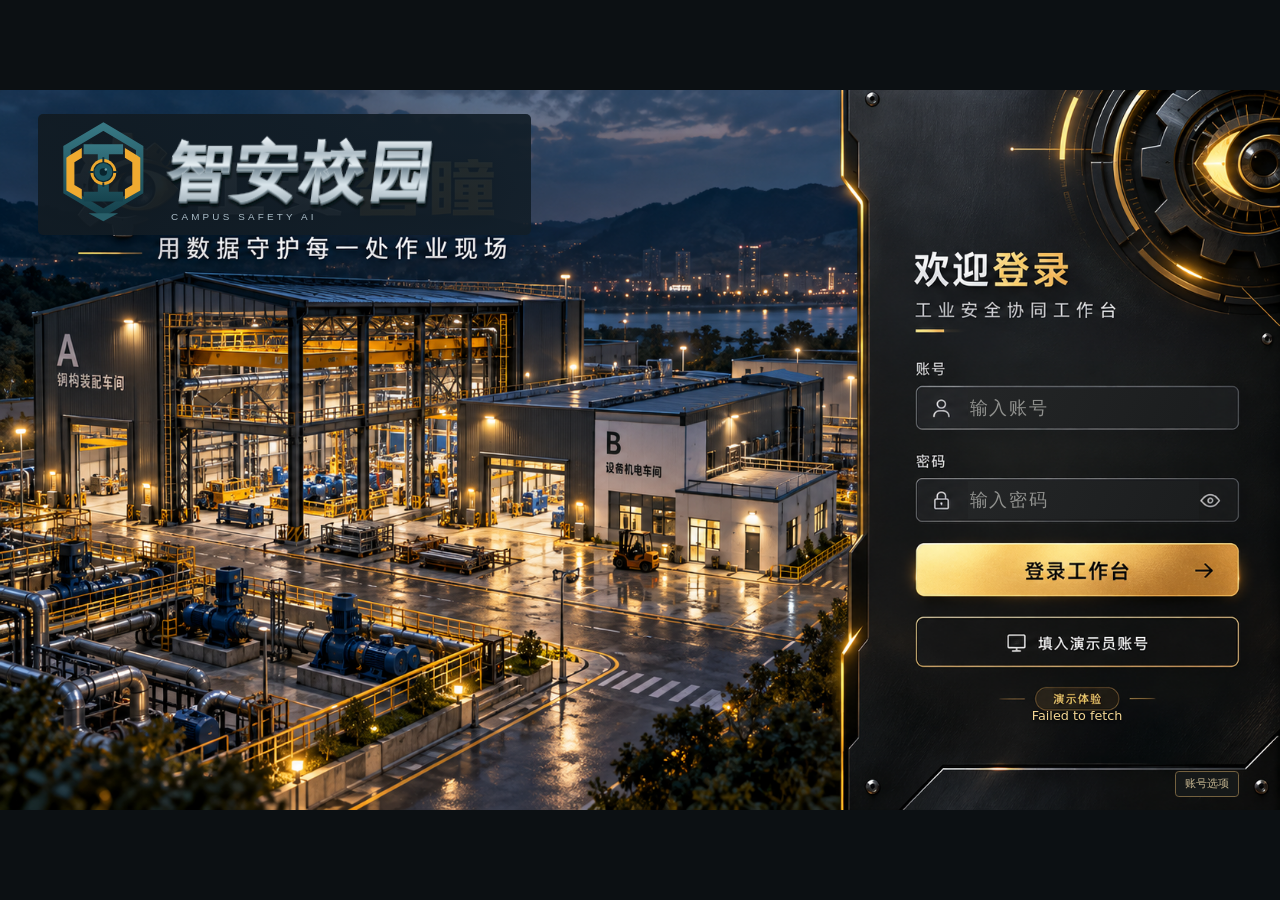
==== commit 1885c1a0: "Unify campus investigation and route DeepSeek questions through templates" ====
--- a/frontend/index.html
+++ b/frontend/index.html
@@ -2,23 +2,23 @@
 <html lang="zh-CN" class="workspace-pending">
 <head><link rel="stylesheet" href="workspace-boot.css?v=46">
 <meta charset="utf-8"><meta name="viewport" content="width=device-width,initial-scale=1">
-<title>工安智瞳 · 校园安全首页</title>
+<title>智安校园 · 校园安全首页</title>
 <link rel="stylesheet" href="scene-model.css?v=7"><link rel="stylesheet" href="factory.css?v=2"><link rel="stylesheet" href="factory-home.css?v=18">
 <script type="importmap">{"imports":{"three":"./vendor/three/three.module.js"}}</script>
 <link rel="stylesheet" href="factory-metal.css?v=1"><script src="session-entry.js?v=22"></script><script src="config.js"></script><link rel="stylesheet" href="session-shell.css?v=22">
-<link rel="stylesheet" href="factory-section.css?v=1"><link rel="stylesheet" href="industrial-themes.css?v=12"><link rel="stylesheet" href="factory-analysis.css?v=20"><link rel="stylesheet" href="steel-system.css?v=16"><link rel="stylesheet" href="workbench-navigation.css?v=46"><link rel="stylesheet" href="device-workflow.css?v=28"><link rel="stylesheet" href="ai-trace.css?v=1"><link rel="stylesheet" href="factory-refresh.css?v=21"><link rel="stylesheet" href="inspection-walk.css?v=28"><link rel="stylesheet" href="location-preview.css?v=26"><link rel="stylesheet" href="dashboard-polish.css?v=28"><link rel="stylesheet" href="blackgold-workspace.css?v=34"><link rel="stylesheet" href="workspace-refinement.css?v=34"><link rel="stylesheet" href="brand-system.css?v=34"><link rel="stylesheet" href="workspace-layout.css?v=39">
+<link rel="stylesheet" href="factory-section.css?v=1"><link rel="stylesheet" href="industrial-themes.css?v=12"><link rel="stylesheet" href="factory-analysis.css?v=20"><link rel="stylesheet" href="steel-system.css?v=16"><link rel="stylesheet" href="workbench-navigation.css?v=46"><link rel="stylesheet" href="device-workflow.css?v=50"><link rel="stylesheet" href="ai-trace.css?v=1"><link rel="stylesheet" href="factory-refresh.css?v=21"><link rel="stylesheet" href="inspection-walk.css?v=28"><link rel="stylesheet" href="location-preview.css?v=26"><link rel="stylesheet" href="dashboard-polish.css?v=28"><link rel="stylesheet" href="blackgold-workspace.css?v=34"><link rel="stylesheet" href="workspace-refinement.css?v=34"><link rel="stylesheet" href="brand-system.css?v=34"><link rel="stylesheet" href="workspace-layout.css?v=39">
 <link rel="stylesheet" href="cockpit.css?v=47">
 </head>
 <body class="factory-home">
-<header class="app-header"><a class="brand-lockup" href="./" aria-label="工安智瞳首页"><span class="brand-emblem" aria-hidden="true"></span><span class="brand-type"><span class="brand-title">工安智瞳</span><span class="brand-subtitle">CONSTRUCTION SAFETY AI</span></span></a><span class="brand-motto">用数据守护每一处作业现场</span><span class="design-label"><i></i> 后台实时同步 · 演示</span><span id="data-refresh-result" class="refresh-result" role="status" aria-live="polite"></span><div class="account-toolbar"><span class="account-avatar" id="account-avatar">工</span><span id="account-name">验证登录…</span><button id="account-open">账号中心</button><button id="account-switch">切换账号</button></div></header>
+<header class="app-header"><a class="brand-lockup" href="./" aria-label="智安校园首页"><span class="brand-emblem" aria-hidden="true"></span><span class="brand-type"><span class="brand-title">智安校园</span><span class="brand-subtitle">CAMPUS SAFETY INTELLIGENCE</span></span></a><span class="brand-motto">用数据守护每一处作业现场</span><span class="design-label"><i></i> 后台实时同步 · 演示</span><span id="data-refresh-result" class="refresh-result" role="status" aria-live="polite"></span><div class="account-toolbar"><span class="account-avatar" id="account-avatar">智</span><span id="account-name">验证登录…</span><button id="account-open">账号中心</button><button id="account-switch">切换账号</button></div></header>
 <nav class="command-rail" aria-label="工作台导航"><span class="rail-caption">CONTROL</span><button data-drawer="overview" aria-label="全景" aria-expanded="false" class="selected"><svg viewBox="0 0 24 24" aria-hidden="true"><path d="M3 9 12 3l9 6v11H3Z M9 20v-7h6v7"/></svg><span>全景</span></button><button data-drawer="devices" aria-label="设备监测" aria-expanded="false"><svg viewBox="0 0 24 24" aria-hidden="true"><path d="M4 4h16v16H4Z M8 8h8 M8 12h5 M8 16h8"/></svg><span>设备监测</span></button><button data-drawer="people" aria-label="人员管理" aria-expanded="false"><svg viewBox="0 0 24 24" aria-hidden="true"><path d="M16 7a4 4 0 1 1-8 0 4 4 0 0 1 8 0 M4 21v-3a8 8 0 0 1 16 0v3"/></svg><span>人员管理</span></button><button data-drawer="zones" aria-label="危险区域" aria-expanded="false"><svg viewBox="0 0 24 24" aria-hidden="true"><path d="M12 3 22 20H2Z M12 9v5 M12 17v1"/></svg><span>危险区域</span></button><button data-drawer="alerts" aria-label="人员报警中心" aria-expanded="false"><svg viewBox="0 0 24 24" aria-hidden="true"><path d="M5 17h14l-2-3V8a5 5 0 0 0-10 0v6Z M10 21h4"/></svg><span>报警中心</span><b id="rail-alert-count" hidden></b></button><button data-drawer="settings" aria-label="图层调节" aria-expanded="false"><svg viewBox="0 0 24 24" aria-hidden="true"><path d="M4 6h16 M4 12h16 M4 18h16 M8 3v6 M16 9v6 M10 15v6"/></svg><span>图层调节</span></button><button id="data-refresh" class="rail-action" type="button" aria-label="刷新数据"><svg viewBox="0 0 24 24" aria-hidden="true"><path d="M20 10a8 8 0 1 0-1 7 M20 3v7h-7"/></svg><span>刷新数据</span></button><a href="workbench.html" class="rail-action" aria-label="GIS 工作台"><svg viewBox="0 0 24 24" aria-hidden="true"><path d="m3 5 6-2 6 2 6-2v16l-6 2-6-2-6 2Z M9 3v16 M15 5v16"/></svg><span>GIS 工作台 ↗</span></a></nav>
 <aside id="dashboard-drawer" aria-label="可调节功能板块" hidden><div class="drawer-heading"><div><span class="eyebrow">CONTROL PANEL</span><h2 id="drawer-title">设备监测</h2></div><button id="drawer-close" aria-label="收起功能面板">‹</button></div><div id="drawer-content"></div><div class="drawer-footer">拖动右边界调节宽度 · Esc 收起</div><div id="drawer-resize" role="separator" tabindex="0" aria-label="调节面板宽度" aria-orientation="vertical" aria-valuemin="270" aria-valuemax="480" aria-valuenow="320"></div></aside>
 <main>
-<section class="page-intro"><div><span class="eyebrow">DIGITAL TWIN / CONSTRUCTION SAFETY</span><h1>校园安全数字孪生<span class="title-tag">空间监测</span></h1></div><p>全景与不同区域一键切换。查看人员、设备与危险区域，跟踪空间进入报警。<a class="task-shortcut" href="#my-tasks">查看我的待办 ↘</a></p></section>
+<section class="page-intro"><div><span class="eyebrow">DIGITAL TWIN / CAMPUS SAFETY</span><h1>校园安全数字孪生<span class="title-tag">空间监测</span></h1></div><p>全景与不同区域一键切换。查看人员、设备与危险区域，跟踪空间进入报警。<a class="task-shortcut" href="#my-tasks">查看我的待办 ↘</a></p></section>
 <div class="live-strip" id="live-strip" role="status"><strong id="live-status"><i></i> 正在连接校园后台</strong><span id="live-source">位置 / 设备 / 区域报警 · 同源订阅</span><span id="live-time">等待首帧数据</span></div>
 <div class="home-metrics" aria-label="A/B 区域台账概况"><div><span>校园视图</span><strong>04</strong><small>外观 / 剖面 / 区域 A / 区域 B</small></div><div><span>设备监测</span><strong id="metric-devices">—</strong><small>与模型编号一致</small></div><div><span>编号人员</span><strong id="metric-people">—</strong><small>A/B 区域人员 · 空间联动</small></div><div><span>危险区域</span><strong id="metric-zones">—</strong><small>A/B 区域危险范围</small></div><div class="alert-metric"><span>当前进入报警</span><strong id="metric-alerts">—</strong><small>A/B 区域人员进入</small></div></div><nav class="view-tabs" aria-label="校园场景视图">
 <button data-view="overview" aria-pressed="true"><span>01</span><strong>全景总视图</strong><small>统一校区轮廓 · 纯建筑外观</small></button>
-<button data-view="a" aria-pressed="false"><span>02</span><strong>局部 A · 教学实验</strong><small>高跨实验楼 / 机器人与输送线</small></button>
+<button data-view="a" aria-pressed="false"><span>02</span><strong>局部 A · 工程训练</strong><small>实训设施 / 机器人与输送线</small></button>
 <button data-view="b" aria-pressed="false"><span>03</span><strong>局部 B · 后勤保障</strong><small>成套配电 / 换热水处理 / 控制侧翼</small></button>
 <button data-view="section" aria-pressed="false"><span>04</span><strong>校区整体剖面</strong><small>A 教学 / B 后勤 · 同屏展示</small></button>
 </nav>
@@ -37,7 +37,7 @@
 <section class="metal my-tasks" id="my-tasks"><span class="eyebrow">MY OPERATIONS</span><h2>我的待办</h2><p id="my-task-status" role="status">读取岗位任务…</p><div class="my-task-grid" id="my-task-grid"></div></section>
 <section class="home-module" id="equipment-management" aria-labelledby="equipment-heading">
 <div class="module-heading"><div><span class="eyebrow">EQUIPMENT MONITORING</span><h2 id="equipment-heading">设备监测</h2></div><span id="equipment-total" class="module-count">加载场景台账…</span></div>
-<div class="table-tools"><label for="equipment-search">搜索设备<input id="equipment-search" aria-label="搜索设备" type="search" placeholder="设备编号 / 中文名称"></label><label for="equipment-area">所在区域<select id="equipment-area" aria-label="所在区域"><option value="all">全部区域</option><option value="a">A · 教学实验</option><option value="b">B · 后勤保障</option></select></label><span>模型与台账共用编号</span></div>
+<div class="table-tools"><label for="equipment-search">搜索设备<input id="equipment-search" aria-label="搜索设备" type="search" placeholder="设备编号 / 中文名称"></label><label for="equipment-area">所在区域<select id="equipment-area" aria-label="所在区域"><option value="all">全部区域</option><option value="a">A · 工程训练</option><option value="b">B · 后勤保障</option></select></label><span>模型与台账共用编号</span></div>
 <div class="table-scroll"><table><thead><tr><th>设备编号</th><th>设备名称</th><th>所在区域</th><th>监测 / 进入状态</th><th>监测读数</th><th>操作</th></tr></thead><tbody id="equipment-rows"></tbody></table></div>
 <p class="module-note">后台每秒采样，页面自动同步；本页列出 A/B 区域设备与读数，传感器安全阈值待现场配置。</p></section>
 <div class="home-management-grid">
@@ -51,4 +51,4 @@
 </main>
 <dialog id="image-export"><div class="export-heading"><strong>当前场景配图</strong><button id="export-close" aria-label="关闭配图预览">×</button></div><img id="export-image" alt="当前校园三维场景配图"><a id="export-download" download>保存 PNG 配图 ↓</a></dialog>
 <script type="module" src="location-preview.mjs?v=26"></script><script type="module" src="factory-app.mjs?v=46"></script>
-<script type="module" src="factory-home.mjs?v=46"></script><script type="module" src="factory-panels.mjs?v=29"></script><script type="module" src="factory-analysis.mjs?v=49"></script><script type="module" src="workbench-navigation.mjs?v=25"></script><script type="module" src="session-shell.mjs?v=34"></script><script type="module" src="workspace-boot.mjs?v=46"></script><script type="module" src="brand-system.mjs?v=36"></script></body></html>
+<script type="module" src="factory-home.mjs?v=46"></script><script type="module" src="factory-panels.mjs?v=29"></script><script type="module" src="factory-analysis.mjs?v=51"></script><script type="module" src="workbench-navigation.mjs?v=25"></script><script type="module" src="session-shell.mjs?v=34"></script><script type="module" src="workspace-boot.mjs?v=50"></script><script type="module" src="brand-system.mjs?v=50"></script></body></html>
--- a/frontend/device-workflow.css
+++ b/frontend/device-workflow.css
@@ -1,2 +1,4 @@
 .workflow-console{margin:20px 0;padding:22px;border:2px solid #829098;border-left:5px solid #d9ae55;background:repeating-linear-gradient(0deg,#ffffff02 0 1px,transparent 1px 3px),linear-gradient(125deg,#28343a,#17242b);box-shadow:inset 0 0 0 2px #0b1217,3px 4px #080d11}.workflow-heading{display:flex;justify-content:space-between;align-items:center;gap:15px}.workflow-heading h3{margin:8px 0;color:#f0d397;font-size:20px}.workflow-heading .eyebrow{font-size:11px}.workflow-account{padding:12px 0;border-top:1px solid #596c75;border-bottom:1px solid #596c75}.workflow-account summary{cursor:pointer;color:#d9b96d}.workflow-account summary span{margin-left:12px;color:#b7c7cd;font-size:12px}.workflow-account form,.workflow-ask{display:flex;gap:12px;flex-wrap:wrap;align-items:end}.workflow-account label{flex:1;min-width:180px}.workflow-ask label{flex:1;min-width:200px}.workflow-facts{display:grid;grid-template-columns:repeat(2,minmax(0,1fr));gap:10px;margin:15px 0}.workflow-facts p{margin:0;padding:14px;border:1px solid #586d77;background:#12202a;overflow-wrap:anywhere}.workflow-console details{margin:12px 0}.workflow-test-rule{display:flex!important;align-items:center;gap:8px}.workflow-test-rule input{width:auto!important;accent-color:#d9ae55}#workflow-tools{max-height:300px;overflow:auto}#workflow-tools p{white-space:pre-wrap;overflow-wrap:anywhere;border-left:2px solid #b99b53;padding-left:10px}#workflow-answer{white-space:pre-wrap;padding:15px;border-left:3px solid #d9ae55;background:#12202a}.workflow-draft{padding:18px;border:2px solid #d9ae55;background:#403722}.workflow-draft h4{margin:0;color:#f2d496}.workflow-draft select{max-width:400px}.workflow-console .error{color:#f1a080}@media(max-width:650px){.workflow-console{padding:13px}.workflow-facts{grid-template-columns:1fr}.workflow-heading{align-items:start;flex-direction:column}.workflow-account form>label,.workflow-ask>label{min-width:100%}.workflow-account summary span{display:block;margin:6px 0}.workflow-questions button{flex:1 1 40%}}
 .business-evidence{border-top:2px solid #829098;margin-top:22px;padding-top:18px}.business-evidence>h3{color:#eed29a}.business-evidence>details{border:1px solid #526873;padding:14px;background:#111e2580}.business-evidence summary{color:#e4c17a;cursor:pointer}.business-grid{display:grid;grid-template-columns:repeat(2,minmax(0,1fr));gap:12px;align-items:end;margin:16px 0}.business-grid .wide{grid-column:1/-1}.business-grid label{min-width:0}.business-evidence pre{white-space:pre-wrap;overflow-wrap:anywhere;border:1px solid #526873;background:#10202a;padding:12px;max-height:300px;overflow:auto}.business-evidence .error{color:#f1a080}.business-evidence #business-rule-list p{border-left:3px solid #bda058;padding:10px;overflow-wrap:anywhere}@media(max-width:650px){.business-grid{grid-template-columns:1fr}.business-evidence>details{padding:10px}}
+
+.campus-journey{margin:16px 0;padding:16px;border:1px solid #bd9852;border-radius:4px;background:linear-gradient(115deg,#172c38,#101a23)}.campus-journey h4{font-size:20px;color:#f5d58d;margin:6px 0}.campus-journey p{line-height:1.7;color:#b9ced7;margin:6px 0}.campus-journey nav{display:flex;flex-wrap:wrap;gap:8px;margin-top:12px}.campus-journey nav button{flex:1 1 140px;min-height:44px;padding:10px;white-space:normal}.campus-journey button:focus-visible{outline:2px solid #70e7ee;outline-offset:3px}
